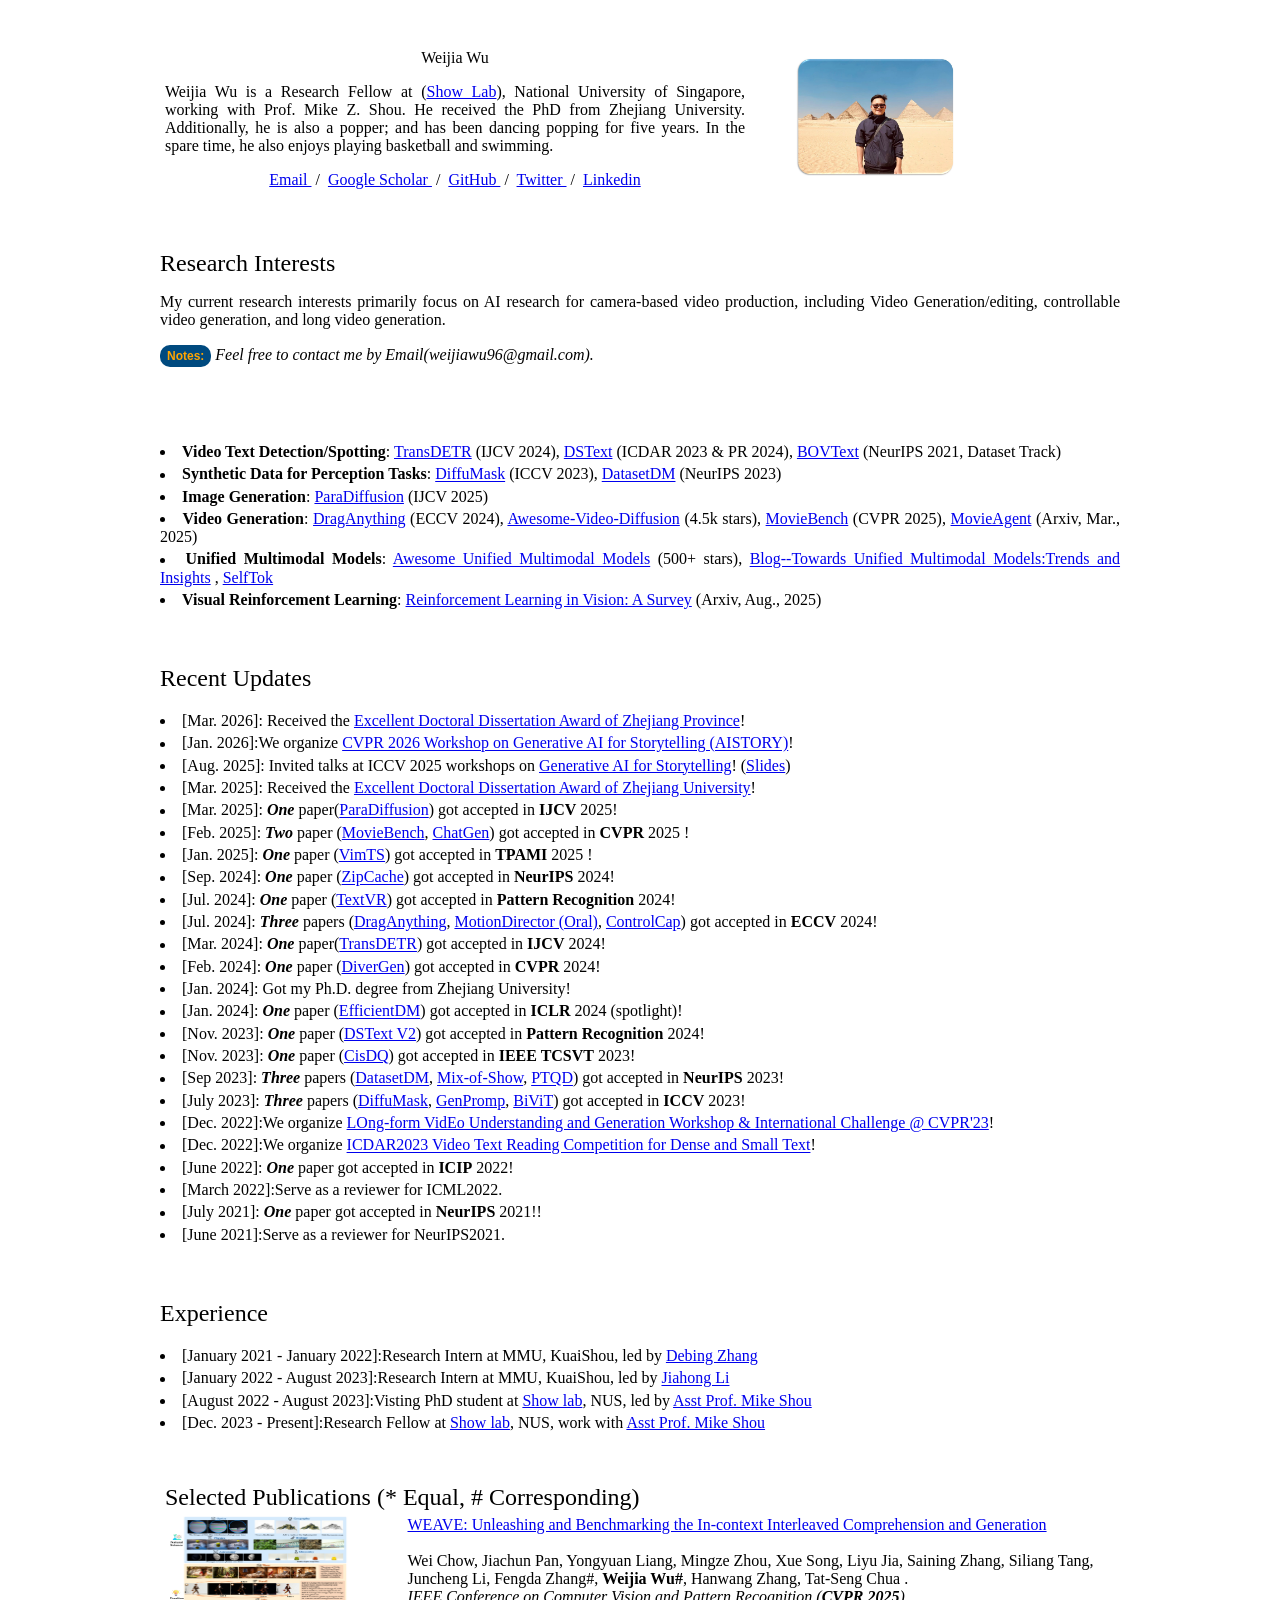
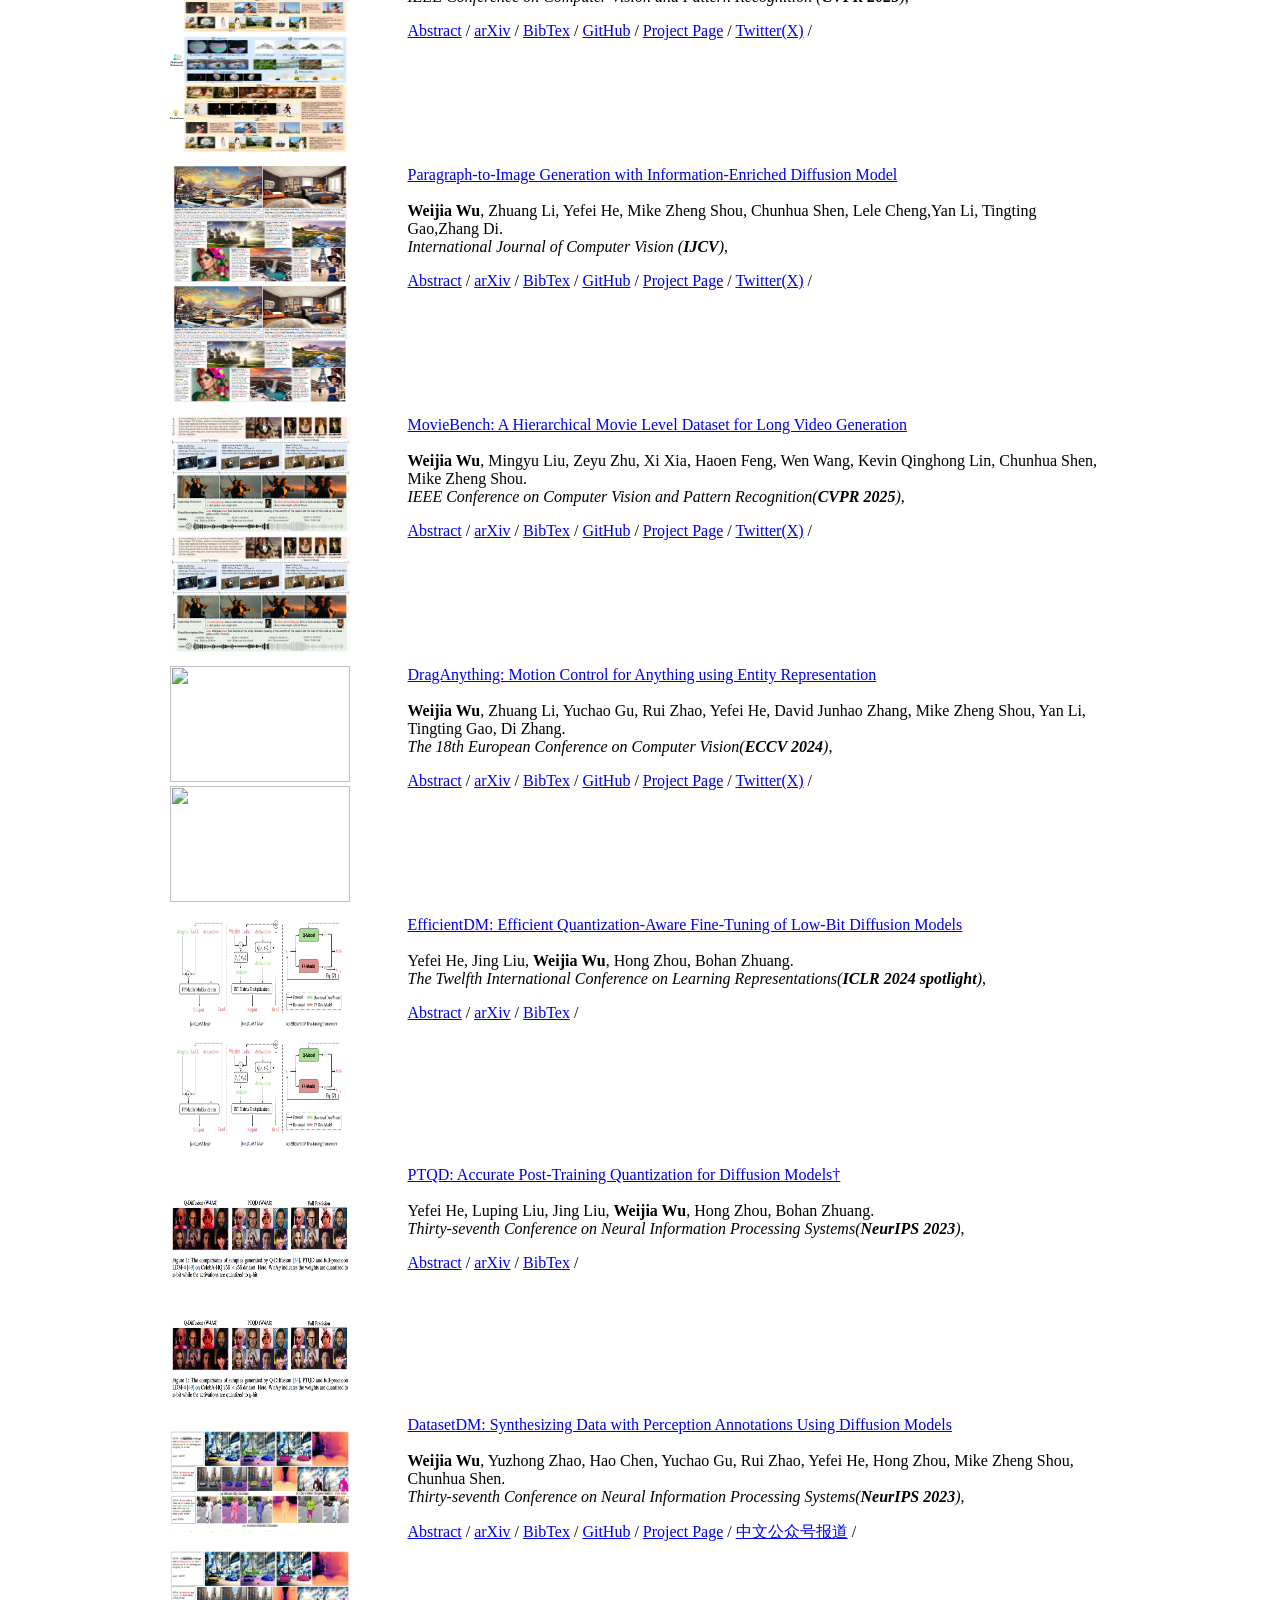
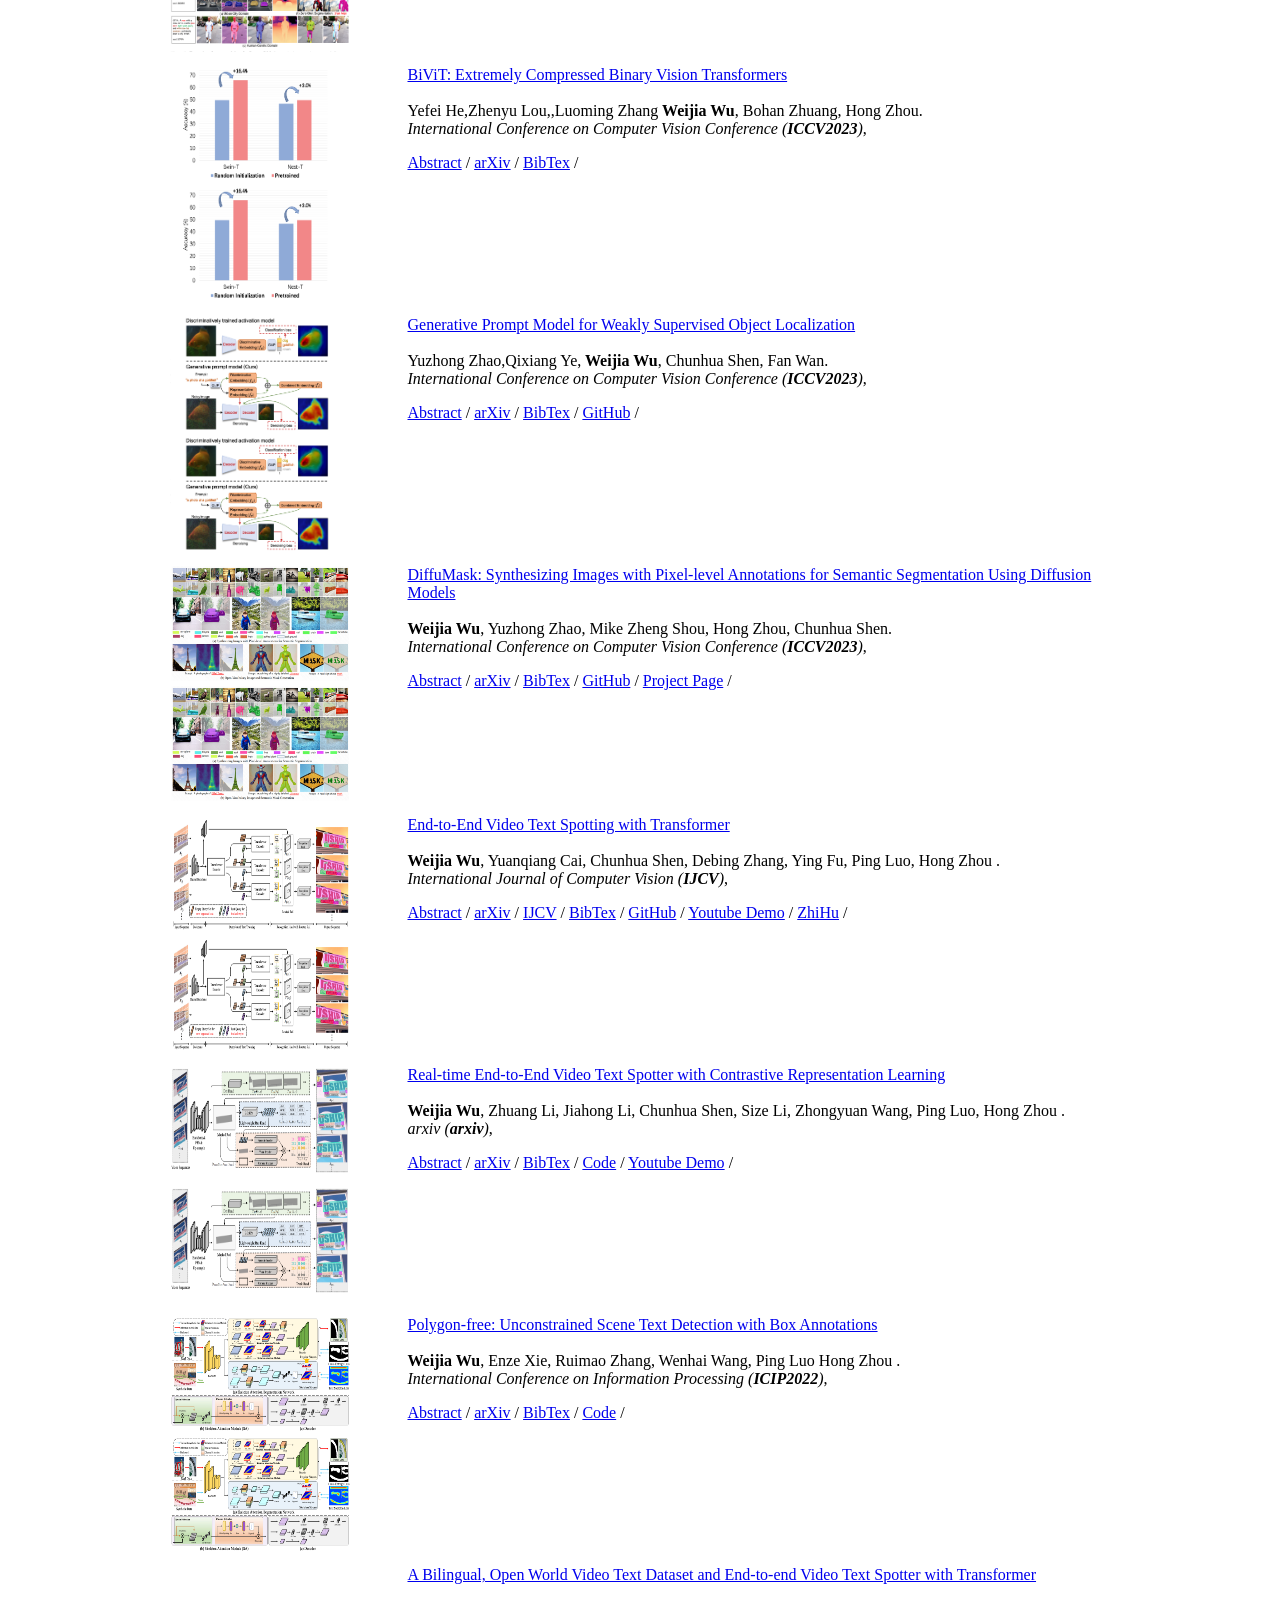
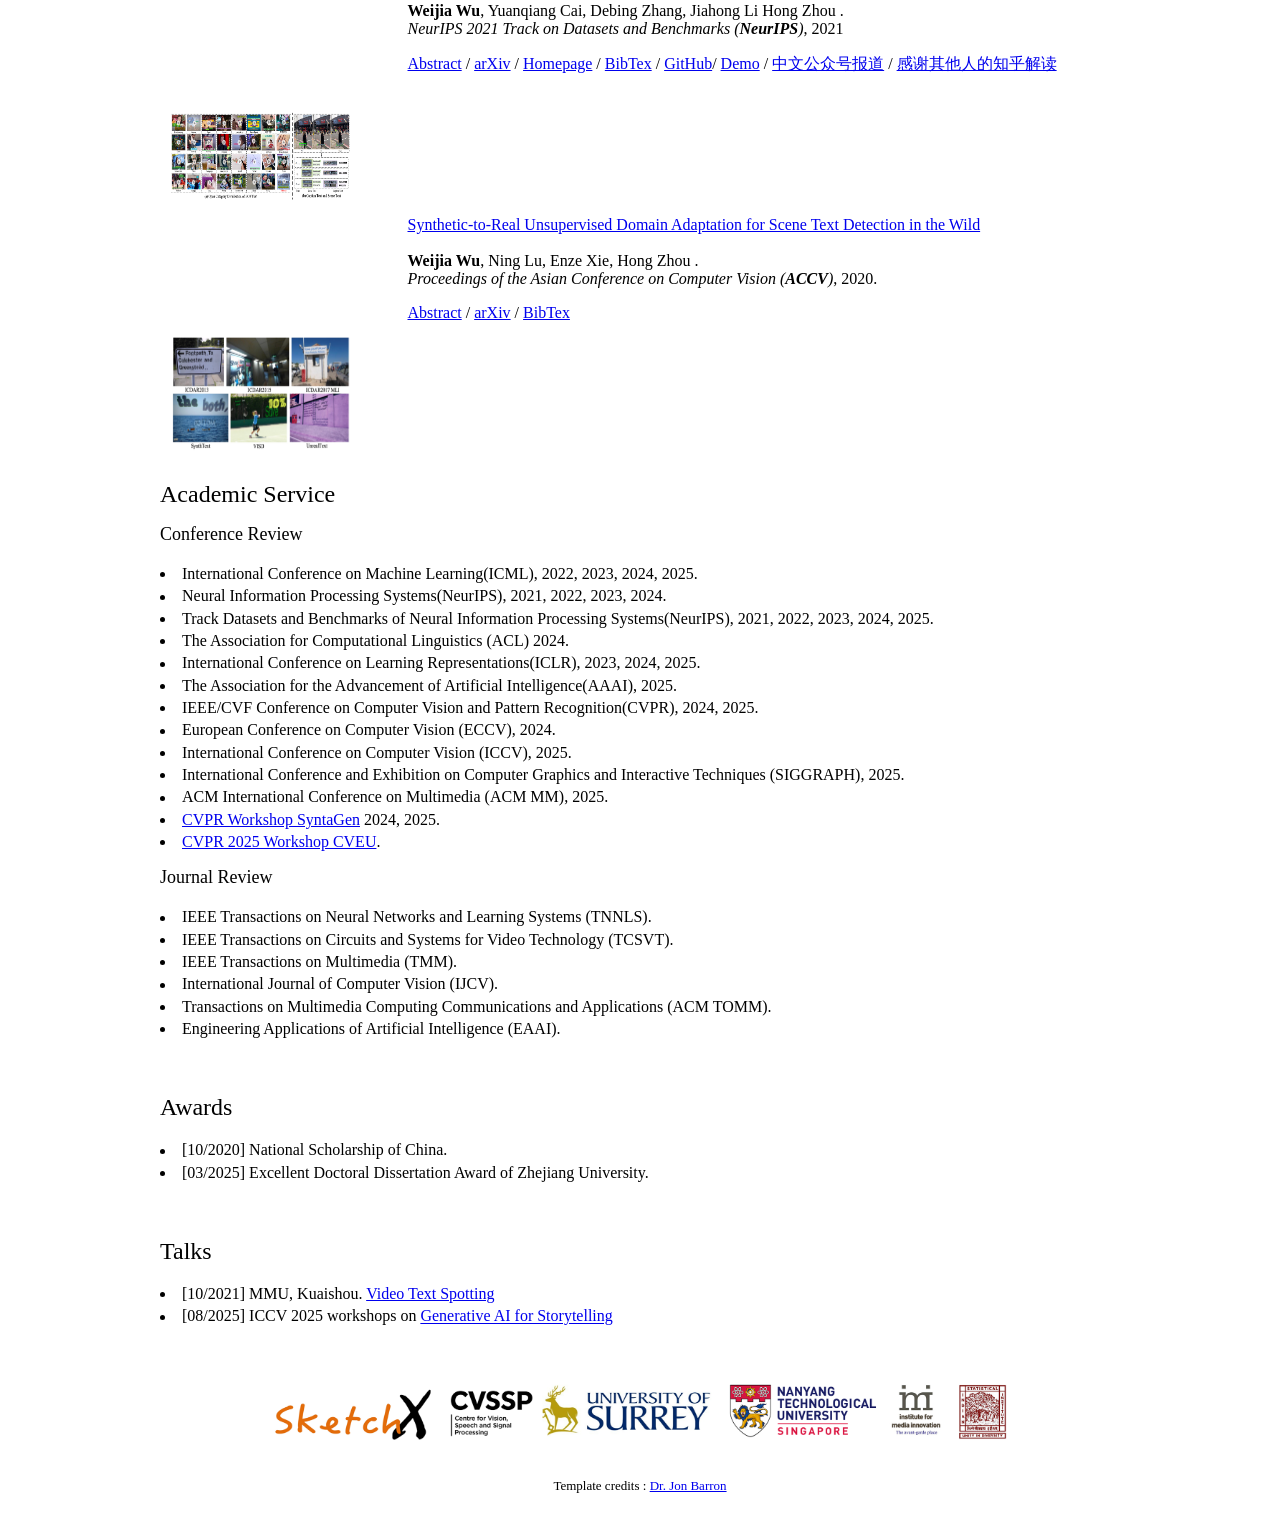
==== index.html @ 4e0e4072 "up" ====
<!DOCTYPE HTML>
<html lang="en"><head><meta http-equiv="Content-Type" content="text/html; charset=UTF-8">
  
  <!-- Global site tag (gtag.js) - Google Analytics -->
<script async src="https://www.googletagmanager.com/gtag/js?id=UA-177858501-1"></script>

<style>
  /* Set fixed width and height for images */
  .one img {
    width: 180px; /* Set width to 170px */
    height: 116px; /* Set height to 136px */
  }
</style>

<script>
  window.dataLayer = window.dataLayer || [];
  function gtag(){dataLayer.push(arguments);}
  gtag('js', new Date());

  gtag('config', 'UA-177858501-1');
</script>
  
  <title>Weijia Wu</title>
  
  <meta name="author" content="Weijia Wu">
  <meta name="viewport" content="width=device-width, initial-scale=1">

  <link rel="stylesheet" type="text/css" href="style.css">
  <link rel="stylesheet" type="text/css" href="stylesheet.css">
  <link rel="icon" type="image/png" href="images/seal_icon.png">
</head>



<body>
  <table style="width:100%;max-width:1000px;border:0px;border-spacing:0px;border-collapse:separate;margin-right:auto;margin-left:auto;"><tbody>
    <tr style="padding:0px">
      <td style="padding:0px">
        <table style="width:100%;border:0px;border-spacing:0px;border-collapse:separate;margin-right:auto;margin-left:auto;"><tbody>
          <tr style="padding:0px">
            <td style="padding:2.5%;width:63%;vertical-align:middle">
              <p style="text-align:center">
                <name>Weijia Wu</name>
              </p>

              <p style="text-align:justify"><font size="3">
                  <!-- Weijia Wu is currently a researcher and applied scientist at Huawei Singapore Research Center. Prior to this, he served as -->
                  Weijia Wu is a Research Fellow at (<a href="https://sites.google.com/view/showlab" target="_blank" target="_blank"><font size="3">Show Lab</font></a>), National University of Singapore, working with Prof. Mike Z. Shou. He received the PhD from Zhejiang University. Additionally, he is also a popper; and has been dancing popping for five years. In the spare time, he also enjoys playing basketball and swimming.
                </font></p>
   

<!--              Publications (July 2021):-->
<!--               1x<b>NeurIPS</b>, 1x<b>ACCV</b> ， 1x<b>ICIP</b>.-->
			
			
              <p style="text-align:center">
				<a href="weijiawu96@gmail.com" target="_blank"><font size="3">Email </font></a> &nbsp/&nbsp
        <a href="https://scholar.google.com/citations?user=NgjTRe4AAAAJ&hl=en" target="_blank"><font size="3">Google Scholar </font></a> &nbsp/&nbsp
        <a href="https://github.com/weijiawu" target="_blank"><font size="3"> GitHub </font></a> &nbsp/&nbsp
				<a href="https://twitter.com/weijiawu7" target="_blank"><font size="3"> Twitter </font></a> &nbsp/&nbsp
        <a href="https://www.linkedin.com/in/weijia-wu-07a852280/" target="_blank"><font size="3"> Linkedin </font></a>
              </p>
              </td>

            <td style="padding:2.5%;width:40%;max-width:40%">
              <a href="images/1743003172198.jpg"><img style="width:50%;max-width:50%" alt="profile photo" src="images/1743003172198.jpg" class="hoverZoomLink"></a>

            </td>
          </tr>



        </tbody></table>
        


        <table
            style="width:100%;border:0px;border-spacing:0px;border-collapse:separate;margin-right:auto;margin-left:auto;">
            <tbody>
              <tr>
                <td style="padding:20px;width:100%;vertical-align:middle;text-align:justify">
                  <heading>
                    <font size="5">Research Interests</font>
                  </heading>
                  <p>
                    <font size="3">
                      <p>
<!--                      My research focus is broadly centered around scene text detection and recognition, video-and-language tasks(text-based video retrieval, video text tracking and spotting,-->
<!--					  text-based visual question answering).-->
                      
                      My current research interests primarily focus on AI research for camera-based video production, including Video Generation/editing, controllable video generation, and long video generation.

                  <p>
                       <a class="button"   style="color:#FFA500"><strong style="font-size:12px">Notes:</strong></a>
                       <em style="font-size:16px;">
                        <!-- Any form of talks and potential research collaboration is welcomed.  -->
                        Feel free to contact me by Email(weijiawu96@gmail.com). 
                        <!-- Thank you. -->
                           <!-- If there are any potential work opportunities in academia or industry, please feel free to contact me by Email(weijiawu96@gmail.com). Thank you. -->
<!--                          <em style="font-size:16px;"> If you are interested in some potential research collaboration, feel free to contact me by Email(weijiawu@zju.edu.cn)
                            . Most importantly, I would
                            be happy to collaborate with some really self-motivated and enthusiastic undergraduate or post-graduate
                            students who have intention to pursue MS/Ph.D. in future.-->
                  </p>

                  </font>
                  </p>
                </td>
              </tr>
            </tbody>

            
            
            <table
                style="width:100%;border:0px;border-spacing:0px;border-collapse:separate;margin-right:auto;margin-left:auto;">
                <tbody>
                  <tr>
                    <td style="padding:20px;width:100%;vertical-align:middle;text-align:justify">
                      <p>
                        <font size="3">
                          <p>
                            <li><sup></strong></font></sup><font size=3.5"><b>Video Text Detection/Spotting</b>: <a href="https://arxiv.org/abs/2203.10539" target="_blank" target="_blank"><font size="3">TransDETR</font></a> (IJCV 2024), <a href="https://link.springer.com/chapter/10.1007/978-3-031-41679-8_23" target="_blank" target="_blank"><font size="3">DSText</font></a> (ICDAR 2023 & PR 2024), <a href="https://arxiv.org/abs/2112.04888" target="_blank" target="_blank"><font size="3">BOVText</font></a> (NeurIPS 2021, Dataset Track)</li>
                            <!-- <li><sup></strong></font></sup><font size=3.5"><b>Video Retrieval</b>: <a href="https://www.sciencedirect.com/science/article/abs/pii/S0031320324005697" target="_blank" target="_blank"><font size="3">TextVR</font></a> (PR 2023) -->
                            <li><sup></strong></font></sup><font size=3.5"><b>Synthetic Data for Perception Tasks</b>: <a href="https://openaccess.thecvf.com/content/ICCV2023/html/Wu_DiffuMask_Synthesizing_Images_with_Pixel-level_Annotations_for_Semantic_Segmentation_Using_ICCV_2023_paper.html" target="_blank" target="_blank"><font size="3">DiffuMask</font></a> (ICCV 2023), <a href="https://proceedings.neurips.cc/paper_files/paper/2023/hash/ab6e7ad2354f350b451b5a8e14d04f51-Abstract-Conference.html" target="_blank" target="_blank"><font size="3">DatasetDM</font></a> (NeurIPS 2023)</li>
                            <li><sup></strong></font></sup><font size=3.5"><b>Image Generation</b>: <a href="https://arxiv.org/abs/2311.14284" target="_blank" target="_blank"><font size="3">ParaDiffusion</font></a> (IJCV 2025)
                            <li><sup></strong></font></sup><font size=3.5"><b>Video Generation</b>: <a href="https://arxiv.org/abs/2403.07420" target="_blank" target="_blank"><font size="3">DragAnything</font></a> (ECCV 2024), <a href="https://github.com/showlab/Awesome-Video-Diffusion" target="_blank" target="_blank"><font size="3">Awesome-Video-Diffusion</font></a> (4.5k stars), <a href="https://weijiawu.github.io/MovieBench/" target="_blank" target="_blank"><font size="3">MovieBench</font></a> (CVPR 2025), <a href="https://weijiawu.github.io/MovieAgent/" target="_blank" target="_blank"><font size="3">MovieAgent</font></a> (Arxiv, Mar., 2025)
                            <li><sup></strong></font></sup><font size=3.5"><b>Unified Multimodal Models</b>: <a href="https://github.com/showlab/Awesome-Unified-Multimodal-Models" target="_blank" target="_blank"><font size="3">Awesome Unified Multimodal Models</font></a> (500+ stars), <a href="https://d2jud02ci9yv69.cloudfront.net/2025-04-28-unified-models-47/blog/unified-models/" target="_blank" target="_blank"><font size="3">Blog--Towards Unified Multimodal Models:Trends and Insights</font></a> , <a href="https://selftok-team.github.io/report/Selftok.pdf" target="_blank" target="_blank"><font size="3">SelfTok</font></a> 
                            <li><sup></strong></font></sup><font size=3.5"><b>Visual Reinforcement Learning</b>: <a href="https://arxiv.org/abs/2508.08189" target="_blank" target="_blank"><font size="3">Reinforcement Learning in Vision: A Survey</font></a> (Arxiv, Aug., 2025)
                      </p>

                      </font>
                      </p>
                    </td>
                  </tr>
                </tbody>
                
<!--            style="width:100%;border:0px;border-spacing:0px;border-collapse:separate;margin-right:auto;margin-left:auto;">-->
            <tbody>
              <tr>
                <td style="padding:20px;width:100%;vertical-align:middle;text-align:justify">
                  <heading>
                      <font size="5">Recent Updates </font>
                  </heading>
                  <p>
                    <font size="3">
                            <li><sup></strong></font></sup><font size=3.5">[Mar. 2026]:</font></b> Received the <a href="http://www.grs.zju.edu.cn/2026/0209/c63080a3133840/page.htm" target="_blank" target="_blank"><font size="3">Excellent Doctoral Dissertation Award of Zhejiang Province</font></a>!</li>
                            <li><sup></strong></font></sup><font size=3.5">[Jan. 2026]:We organize <a href="https://aistory2026.github.io/" target="_blank" target="_blank"><font size="3">CVPR 2026 Workshop on Generative AI for Storytelling (AISTORY)</font></a>!</li>
                            <li><sup></strong></font></sup><font size=3.5">[Aug. 2025]:</font></b> Invited talks at ICCV 2025 workshops on  <a href="https://aistory2026.github.io/2025.html" target="_blank" target="_blank"><font size="3">Generative AI for Storytelling</font></a>! (<a href="https://docs.google.com/presentation/d/1Sgkym7WrWcj0Ql8xoFOd7wPuhFUY-sK9/edit?usp=sharing&ouid=100558337750729843224&rtpof=true&sd=true" target="_blank" target="_blank"><font size="3">Slides</font></a>)</li>
                            <li><sup></strong></font></sup><font size=3.5">[Mar. 2025]:</font></b> Received the <a href="https://mp.weixin.qq.com/s/Y414j_lnGX4HchWc_qp3_g" target="_blank" target="_blank"><font size="3">Excellent Doctoral Dissertation Award of Zhejiang University</font></a>!</li>
                            <li><sup></strong></font></sup><font size=3.5">[Mar. 2025]:</font></b> <i><b>One</b></i> paper(<a href="https://arxiv.org/abs/2311.14284" target="_blank" target="_blank"><font size="3">ParaDiffusion</font></a>) got accepted in <b>IJCV</b> 2025!</li>
                            <li><sup></strong></font></sup><font size=3.5">[Feb. 2025]:</font></b> <i><b>Two</b></i> paper (<a href="https://weijiawu.github.io/MovieBench/" target="_blank" target="_blank"><font size="3">MovieBench</font></a>, <a href="https://chengyou-jia.github.io/ChatGen-Home/" target="_blank" target="_blank"><font size="3">ChatGen</font></a>) got accepted in <b>CVPR</b> 2025 !</li>
                            <li><sup></strong></font></sup><font size=3.5">[Jan. 2025]:</font></b> <i><b>One</b></i> paper (<a href="https://arxiv.org/pdf/2404.19652" target="_blank" target="_blank"><font size="3">VimTS</font></a>) got accepted in <b>TPAMI</b> 2025 !</li>
                            <li><sup></strong></font></sup><font size=3.5">[Sep. 2024]:</font></b> <i><b>One</b></i> paper (<a href="https://openreview.net/pdf?id=5t4ZAkPiJs" target="_blank" target="_blank"><font size="3">ZipCache</font></a>) got accepted in <b>NeurIPS</b> 2024!</li>
                            <li><sup></strong></font></sup><font size=3.5">[Jul. 2024]:</font></b> <i><b>One</b></i> paper (<a href="https://www.sciencedirect.com/science/article/abs/pii/S0031320324005697?CMX_ID=&SIS_ID=&dgcid=STMJ_219742_AUTH_SERV_PA&utm_acid=259162507&utm_campaign=STMJ_219742_AUTH_SERV_PA&utm_in=DM495864&utm_medium=email&utm_source=AC_" target="_blank" target="_blank"><font size="3">TextVR</font></a>) got accepted in <b>Pattern Recognition</b> 2024!</li>
                            <li><sup></strong></font></sup><font size=3.5">[Jul. 2024]:</font></b> <i><b>Three</b></i> papers (<a href="https://arxiv.org/abs/2403.07420" target="_blank" target="_blank"><font size="3">DragAnything</font></a>, <a href="https://arxiv.org/abs/2310.08465" target="_blank" target="_blank"><font size="3">MotionDirector (Oral)</font></a>, <a href="https://arxiv.org/abs/2401.17910" target="_blank" target="_blank"><font size="3">ControlCap</font></a>) got accepted in <b>ECCV</b> 2024!</li>
                            <li><sup></strong></font></sup><font size=3.5">[Mar. 2024]:</font></b> <i><b>One</b></i> paper(<a href="https://arxiv.org/abs/2203.10539" target="_blank" target="_blank"><font size="3">TransDETR</font></a>) got accepted in <b>IJCV</b> 2024!</li>
                            <li><sup></strong></font></sup><font size=3.5">[Feb. 2024]:</font></b> <i><b>One</b></i> paper (<a href="https://openaccess.thecvf.com/content/CVPR2024/html/Fan_DiverGen_Improving_Instance_Segmentation_by_Learning_Wider_Data_Distribution_with_CVPR_2024_paper.html" target="_blank" target="_blank"><font size="3">DiverGen</font></a>) got accepted in <b>CVPR</b> 2024!</li>
                            <li><sup></strong></font></sup><font size=3.5">[Jan. 2024]:</font></b> Got my Ph.D. degree from Zhejiang University!</li>
                            <li><sup></strong></font></sup><font size=3.5">[Jan. 2024]:</font></b> <i><b>One</b></i> paper (<a href="https://arxiv.org/pdf/2305.10657.pdf" target="_blank" target="_blank"><font size="3">EfficientDM</font></a>) got accepted in <b>ICLR</b> 2024 (spotlight)!</li>
                            <li><sup></strong></font></sup><font size=3.5">[Nov. 2023]:</font></b> <i><b>One</b></i> paper (<a href="https://www.sciencedirect.com/science/article/abs/pii/S0031320323008749" target="_blank" target="_blank"><font size="3">DSText V2</font></a>) got accepted in <b>Pattern Recognition</b> 2024!</li>
                            <li><sup></strong></font></sup><font size=3.5">[Nov. 2023]:</font></b> <i><b>One</b></i> paper (<a href="https://arxiv.org/abs/2311.17450" target="_blank" target="_blank"><font size="3">CisDQ</font></a>) got accepted in <b>IEEE TCSVT</b> 2023!</li>
                            <li><sup></strong></font></sup><font size=3.5">[Sep 2023]:</font></b> <i><b>Three</b></i> papers (<a href="https://arxiv.org/abs/2308.06160" target="_blank" target="_blank"><font size="3">DatasetDM</font></a>, <a href="https://arxiv.org/abs/2305.18292" target="_blank" target="_blank"><font size="3">Mix-of-Show</font></a>, <a href="https://proceedings.neurips.cc/paper_files/paper/2023/hash/2aab8a76c7e761b66eccaca0927787de-Abstract-Conference.html" target="_blank" target="_blank"><font size="3">PTQD</font></a>) got accepted in <b>NeurIPS</b> 2023!</li>
                            <li><sup></strong></font></sup><font size=3.5">[July 2023]:</font></b> <i><b>Three</b></i> papers (<a href="https://arxiv.org/abs/2303.11681" target="_blank" target="_blank"><font size="3">DiffuMask</font></a>, <a href="https://openaccess.thecvf.com/content/ICCV2023/html/Zhao_Generative_Prompt_Model_for_Weakly_Supervised_Object_Localization_ICCV_2023_paper.html" target="_blank" target="_blank"><font size="3">GenPromp</font></a>, <a href="https://openaccess.thecvf.com/content/ICCV2023/html/He_BiViT_Extremely_Compressed_Binary_Vision_Transformers_ICCV_2023_paper.html" target="_blank" target="_blank"><font size="3">BiViT</font></a>) got accepted in <b>ICCV</b> 2023!</li>
                            <li><sup></strong></font></sup><font size=3.5">[Dec. 2022]:We organize <a href="https://sites.google.com/view/loveucvpr23/home" target="_blank" target="_blank"><font size="3">LOng-form VidEo Understanding and Generation Workshop & International Challenge @ CVPR'23</font></a>!</li>
                            <li><sup></strong></font></sup><font size=3.5">[Dec. 2022]:We organize <a href="https://rrc.cvc.uab.es/?ch=22&com=introduction" target="_blank" target="_blank"><font size="3">ICDAR2023 Video Text Reading Competition for Dense and Small Text</font></a>!</li>
							<li><sup></strong></font></sup><font size=3.5">[June 2022]:</font></b> <i><b>One</b></i> paper got accepted in <b>ICIP</b> 2022!</li>
							<li><sup></strong></font></sup><font size=3.5">[March 2022]:</font></b><i><b></b></i>Serve as a reviewer for ICML2022.</li>
                        	<li><sup></strong></font></sup><font size=3.5">[July 2021]:</font></b> <i><b>One</b></i> paper got accepted in <b>NeurIPS</b> 2021!!</li>
							<li><sup></strong></font></sup><font size=3.5">[June 2021]:</font></b><i><b></b></i>Serve as a reviewer for NeurIPS2021.</li>



                           

<!--<a href="http://personal.ee.surrey.ac.uk/Personal/Y.Song/" target="_blank"><font size="3">-->
<!--                Dr. Yi-Zhe Song</font></a>-->
                  </p>

                  </font>
                  </p>
                </td>
              </tr>
            </tbody>

			
			<tbody>
              <tr>
                <td style="padding:20px;width:100%;vertical-align:middle;text-align:justify">
                  <heading>
                      <font size="5">Experience </font>
                  </heading>
                  <p>
                    <font size="3">
                            
							      <li><sup></strong></font></sup><font size=3.5">[January 2021 - January 2022]:</font></b><i><b></b></i>Research Intern at MMU, KuaiShou, led by <a href="https://scholar.google.com/citations?user=4nL1cDEAAAAJ&hl=en" target="_blank" target="_blank"><font size="3">Debing Zhang</font></a>
							      <li><sup></strong></font></sup><font size=3.5">[January 2022 - August 2023]:</font></b><i><b></b></i>Research Intern at MMU, KuaiShou, led by <a href="https://scholar.google.com/citations?user=cPyOunQAAAAJ" target="_blank" target="_blank"><font size="3">Jiahong Li</font></a>
                    <li><sup></strong></font></sup><font size=3.5">[August 2022 - August 2023]:</font></b><i><b></b></i>Visting PhD student at <a href="https://sites.google.com/view/showlab" target="_blank" target="_blank"><font size="3">Show lab</font></a>, NUS, led by <a href="https://scholar.google.com/citations?user=h1-3lSoAAAAJ&hl=zh-CN" target="_blank" target="_blank"><font size="3">Asst Prof. Mike Shou</font></a>
                    <li><sup></strong></font></sup><font size=3.5">[Dec. 2023 - Present]:</font></b><i><b></b></i>Research Fellow at <a href="https://sites.google.com/view/showlab" target="_blank" target="_blank"><font size="3">Show lab</font></a>, NUS, work with <a href="https://scholar.google.com/citations?user=h1-3lSoAAAAJ&hl=zh-CN" target="_blank" target="_blank"><font size="3">Asst Prof. Mike Shou</font></a>
                      <!-- <li><sup></strong></font></sup><font size=3.5">[Mar. 2025 - Present]:</font></b><i><b></b></i>Researcher and applied scientist at Huawei Singapore Research Center</font></a> -->
                  </p>

                  </font>
                  </p>
                </td>
              </tr>
            </tbody>
			
		
          </table>
		  


<!--&lt;!&ndash; Updates on Recent Activities  &ndash;&gt;-->
<!--          <table-->
<!--            style="width:100%;border:0px;border-spacing:0px;border-collapse:separate;margin-right:auto;margin-left:auto;">-->
<!--            <tbody>-->
<!--              <tr>-->
<!--                <td-->
<!--                  style="padding:20px;padding-top:5px;padding-bottom:5px;width:100%;vertical-align:middle;text-align:justify">-->
<!--                  <heading>-->
<!--                    <font size="5">Updates</font>-->
<!--                  </heading>-->
<!--                  <p>-->
<!--                    <font size="3">-->
<!--                      &lt;!&ndash; <a class="button" href="#" style="color:#FFA500"><strong style="font-size:12px">New</strong></a> &ndash;&gt;-->
<!--                      &lt;!&ndash; <button type="submit" class="button">Click me!</button> &ndash;&gt;-->
<!--                      <ul style="padding-inline-start:0px;list-style-type:none;">-->
<!--                        &lt;!&ndash;                         <li> <a class="button" href="#" style="color:#FFA500"><strong style="font-size:12px">New</strong></a><em style="font-size:16px;"> 1 paper on Future Frame Depth Prediction communicated to <strong style="font-size:16px">ECCV 2020</strong></em></li> &ndash;&gt;-->
<!--                        <p style="margin-block-start:0px;margin-block-end:3px"></p>-->
<!--                        <li> <a class="button" href="#" style="color:#FFA500"><strong-->
<!--                              style="font-size:12px">New</strong></a> <strong-->
<!--                            style="font-size:15px;padding-left:5px;">03/2021 : </strong>-->
<!--                          <em style="font-size:16px;"> My 1st PhD work has been communicated to a top-tier Computer Vision conference.-->

<!--                        <p style="margin-block-start:0px;margin-block-end:3px"></p>-->
<!--                        <li> <a class="button" href="#" style="color:#FFA500"><strong-->
<!--                              style="font-size:12px">New</strong></a> <strong-->
<!--                            style="font-size:15px;padding-left:5px;">01/2021 : </strong>-->
<!--                          <em style="font-size:16px;"> I am serving as a reviewer for <strong><a href="https://www.springer.com/journal/42979?gclid=Cj0KCQjwgtWDBhDZARIsADEKwgNEqQSbM5pYHdDB-Af_i4KITk24r5r8GgbSfwhvxYlRTaCtx8QLKIYaAswyEALw_wcB"-->
<!--                                style="font-size:16px" >Springer Computer Science </a> </strong> journal.-->

<!--                        <p style="margin-block-start:0px;margin-block-end:3px"></p>-->
<!--                        <li> <a class="button" href="#" style="color:#FFA500"><strong-->
<!--                              style="font-size:12px">New</strong></a> <strong-->
<!--                            style="font-size:15px;padding-left:5px;">09/2020 : </strong>-->
<!--                          <em style="font-size:16px;"> I have moved to South-West London to join<strong style="font-size:16px"> ReID-->
<!--                              Lab,-->
<!--                              University of Surrey</strong> as a PhD student.-->



<!--                        <p style="margin-block-start:0px;margin-block-end:3px"></p>-->
<!--                        <li> <a class="button" href="#" style="color:#FFA500"><strong-->
<!--                              style="font-size:12px">New</strong></a> <strong-->
<!--                            style="font-size:15px;padding-left:5px;">05/2020 : </strong>-->
<!--                          <em style="font-size:16px;"> <strong>1</strong> paper communicated to <strong-->
<!--                              style="font-size:16px"> <a-->
<!--                                href="https://ieeexplore.ieee.org/xpl/RecentIssue.jsp?punumber=76"-->
<!--                                style="font-size:16px">IEEE Transactions on Circuits and Systems for Video-->
<!--                                Technology</a> </strong></em></li>-->

<!--                        <p style="margin-block-start:0px;margin-block-end:3px"></p>-->
<!--                        <li> <a class="button" href="#" style="color:#FFA500"><strong-->
<!--                              style="font-size:12px">New</strong></a> <strong-->
<!--                            style="font-size:15px;padding-left:5px;">05/2020 : </strong>-->
<!--                          <em style="font-size:16px;"> <strong>1</strong> paper got accepted in <strong-->
<!--                              style="font-size:16px"> <a href="https://www.journals.elsevier.com/pattern-recognition"-->
<!--                                style="font-size:16px">Pattern Recognition, Elsevier</a> </strong></em></li>-->


<!--                        <p style="margin-block-start:0px;margin-block-end:3px"></p>-->
<!--                        <li style="padding-left:40px;">-->
<!--                          &lt;!&ndash; <a class="button" href="#" style="color:#FFA500"><strong-->
<!--                              style="font-size:12px">New</strong></a>  &ndash;&gt;-->
<!--                          <strong style="font-size:15px;padding-left:5px;">11/2019 : </strong>-->
<!--                          <em style="font-size:16px;"> Our paper titled-->
<!--                            "What's There in The Dark" has been selected in <strong style="font-size:16px"><a-->
<!--                                style="font-size:16px" href="http://2019.ieeeicip.org/?action=page3&id=9">TOP 10%-->
<!--                                Papers</a></strong> in <strong style="font-size:16px">ICIP19</strong></em></li>-->

<!--                        <p style="margin-block-start:0px;margin-block-end:3px"></p>-->
<!--                        <li style="padding-left:45px;"> <em style="font-size:16px;"></em> <strong-->
<!--                            style="font-size:15px">10/2019 : </strong> </em> <strong>1</strong> paper on <strong-->
<!--                            style="font-size:16px">Light-weight Saliency Detection</strong> is uploaded on Arxiv</em>-->
<!--                        </li>-->
<!--                      </ul>-->
<!--                    </font>-->
<!--                  </p>-->
<!--                </td>-->
<!--              </tr>-->
<!--            </tbody>-->
<!--          </table>-->




<!--        <table style="width:100%;border:0px;border-spacing:0px;border-collapse:separate;margin-right:auto;margin-left:auto;"><tbody>-->
<!--            <tr>-->
<!--            <td style="padding:0px;width:100%;vertical-align:middle;text-align:justify">-->
<!--              <heading><font size="5">Research Interests</font></heading>-->
<!--              <p><font size="3">-->
<!--                I am broadly interested in the field of Computer Vision and Deep Learning. Particularly, I like to think upon <b>Visual Scene Understanding (VSU)</b> from images and videos, effective methods of <b>Domain Adaptation & Transfer Learning</b> for VSU, building <b>systems that learn with minimal or no supervision</b> and <b>systems that generalize well</b> in real and diverse scenarios.-->
<!--                I am also open to any topic that would be interesting or fun to explore and pursue.-->
<!--              </font></p>-->
<!--            </td>-->
<!--          </tr>-->
<!--        </tbody></table>-->

        <!-- PUBLICATIONS -->
        <table style="width:95%;border:0px;border-spacing:0px;border-collapse:separate;margin-right:auto;margin-left:auto;"><tbody>
            <tr>
            <td style="padding:0px;width:100%;vertical-align:middle;text-align:justify">
               <p>
              </p>
              <heading><font size="5">Selected Publications (* Equal, # Corresponding)</font></heading>
            </td>
          </tr>
        </tbody></table>

        <script>
          function myFunction(pub_name) {
              var x = document.getElementById(pub_name);
              if (x.style.display === 'none') {
                  x.style.display = 'block';
              } else {
                  x.style.display = 'none';
              }
        }
        </script>
        
        
        <!-- <table style="width:85%;border:0px;border-spacing:0px;border-collapse:separate;margin-right:auto;margin-left:auto;"><tbody>
            <tr>
            <td style="padding:0px;width:100%;vertical-align:middle;text-align:justify">
              <p>
              </p>
              <heading><font size="5">2025</font></heading>
            </td>
          </tr>
        </tbody></table> -->
      
      <table style="width:95%;border:0px;border-spacing:0px;border-collapse:separate;margin-right:auto;margin-left:auto;"><tbody>
        

        <!-- WEAVE-->
        <tr onmouseout="WEAVE_stop()" onmouseover="WEAVE_start()">
          <td style="padding:5px;width:25%;vertical-align: top">

            <div class="one">
              <div class="two" id='weave'>
                <img src='images/weave.png'>
              </div>
              <img src='images/weave.png'>
            </div>

            <script type="text/javascript">
              function WEAVE_start() {
                document.getElementById('WEAVE').style.opacity = "1";
              }

              function WEAVE_stop() {
                document.getElementById('WEAVE').style.opacity = "0";
              }
              WEAVE_stop()
            </script>
          </td>
          <td style="padding:5px;width:100%;vertical-align:top">
            <a href="https://arxiv.org/abs/2511.11434" target="_blank">
              <papertitle><font size="3">WEAVE: Unleashing and Benchmarking the In-context Interleaved Comprehension and Generation</font></papertitle>
            </a>
            <br><br>
            <font size="3"> Wei Chow</font>, <font size="3"> Jiachun Pan</font>, <font size="3"> Yongyuan Liang</font>, <font size="3"> Mingze Zhou</font>, <font size="3"> Xue Song</font>, <font size="3"> Liyu Jia</font>, <font size="3"> Saining Zhang</font>, <font size="3"> Siliang Tang</font>, <font size="3"> Juncheng Li, <font size="3"> Fengda Zhang#</font>, <strong><font size="3"> Weijia Wu#</font></strong>, <font size="3"> Hanwang Zhang</font>, <font size="3"> Tat-Seng Chua </font>.
            <br><font size="3">
                  <em>IEEE Conference on Computer Vision and Pattern Recognition (<strong><font size="3.5">CVPR 2025</font></strong>)</em>,
            </font>
            <br>
            <p></p>
            <a href="javascript:void(0);" onclick="myFunction('WEAVE_abs')"><font size="3">Abstract</font></a> /
           <a href="https://arxiv.org/abs/2511.11434" target="_blank" target="_blank"><font size="3">arXiv</font></a> /
            <a href="javascript:void(0);" onclick="myFunction('WEAVE_bib')"><font size="3">BibTex</font></a> /
            <a href="https://github.com/weichow23/weave" target="_blank" target="_blank"><font size="3">GitHub</font></a> /
            <a href="https://weichow23.github.io/weave/" target="_blank" target="_blank"><font size="3">Project Page</font></a> /
            <a href="https://x.com/_akhaliq/status/1990440661980762217" target="_blank" target="_blank"><font size="3">Twitter(X)</font></a> /
            <p></p>
            <div id="WEAVE_abs" style="display:none; text-align:justify;min-width:350px;"><font size="3">
              <em> 
                Recent advances in unified multimodal models (UMMs) have enabled impressive progress in visual comprehension and generation. However, existing datasets and benchmarks focus primarily on single-turn interactions, failing to capture the multi-turn, context-dependent nature of real-world image creation and editing. To address this gap, we present WEAVE, the first suite for in-context interleaved cross-modality comprehension and generation. Our suite consists of two complementary parts. WEAVE-100k is a large-scale dataset of 100K interleaved samples spanning over 370K dialogue turns and 500K images, covering comprehension, editing, and generation tasks that require reasoning over historical context. WEAVEBench is a human-annotated benchmark with 100 tasks based on 480 images, featuring a hybrid VLM judger evaluation framework based on both the reference image and the combination of the original image with editing instructions that assesses models' abilities in multi-turn generation, visual memory, and world-knowledge reasoning across diverse domains. Experiments demonstrate that training on WEAVE-100k enables vision comprehension, image editing, and comprehension-generation collaboration capabilities. Furthermore, it facilitates UMMs to develop emergent visual-memory capabilities, while extensive evaluations on WEAVEBench expose the persistent limitations and challenges of current approaches in multi-turn, context-aware image generation and editing. We believe WEAVE provides a view and foundation for studying in-context interleaved comprehension and generation for multi-modal community.
            </font></div>
            <div id="WEAVE_bib" style="font-family:Courier;display:none;min-width:350px;"><font size="2">
              <br>
              @article{chow2025weave,
                title={WEAVE: Unleashing and Benchmarking the In-context Interleaved Comprehension and Generation},
                author={Chow, Wei and Pan, Jiachun and Liang, Yongyuan and Zhou, Mingze and Song, Xue and Jia, Liyu and Zhang, Saining and Tang, Siliang and Li, Juncheng and Zhang, Fengda and others},
                journal={IEEE Conference on Computer Vision and Pattern Recognition},
                year={2025}<br>
              }
            </font></div>
            </td>
        </tr>

        <!-- IJCV -->
        <tr onmouseout="IJCV_stop()" onmouseover="IJCV_start()">
          <td style="padding:5px;width:25%;vertical-align: top">

            <div class="one">
              <div class="two" id='IJCV'>
                <img src='images/IJCV.jpg'>
              </div>
              <img src='images/IJCV.jpg'>
            </div>

            <script type="text/javascript">
              function IJCV_start() {
                document.getElementById('IJCV_PTDQ').style.opacity = "1";
              }

              function IJCV_stop() {
                document.getElementById('IJCV_PTDQ').style.opacity = "0";
              }
              IJCV_stop()
            </script>
          </td>
          <td style="padding:5px;width:100%;vertical-align:top">
            <a href="https://arxiv.org/abs/2311.14284" target="_blank">
              <papertitle><font size="3">Paragraph-to-Image Generation with Information-Enriched Diffusion Model</font></papertitle>
            </a>
            <br><br>
            <strong><font size="3"> Weijia Wu</font></strong>, <font size="3"> Zhuang Li</font>, <font size="3"> Yefei He</font>,<font size="3"> Mike Zheng Shou</font>,<font size="3"> Chunhua Shen</font>,<font size="3"> Lele Cheng</font>,<font size="3">Yan Li</font>,<font size="3">  Tingting Gao</font>,<font size="3">Zhang Di</font>.
            <br><font size="3">
                  <em>International Journal of Computer Vision (<strong><font size="3.5">IJCV</font></strong>)</em>,
            </font>
            <br>
            <p></p>
            <a href="javascript:void(0);" onclick="myFunction('IJCV_abs')"><font size="3">Abstract</font></a> /
           <a href="https://arxiv.org/abs/2311.14284" target="_blank" target="_blank"><font size="3">arXiv</font></a> /
            <a href="javascript:void(0);" onclick="myFunction('IJCV_bib')"><font size="3">BibTex</font></a> /
            <a href="https://github.com/weijiawu/ParaDiffusion" target="_blank" target="_blank"><font size="3">GitHub</font></a> /
            <a href="https://weijiawu.github.io/ParaDiffusionPage/" target="_blank" target="_blank"><font size="3">Project Page</font></a> /
            <a href="https://x.com/weijiawu7/status/1730068187952361644" target="_blank" target="_blank"><font size="3">Twitter(X)</font></a> /
            <p></p>
            <div id="IJCV_abs" style="display:none; text-align:justify;min-width:350px;"><font size="3">
              <em> 
                Text-to-image (T2I) models have recently experienced rapid development, achieving astonishing performance in terms of fidelity and textual alignment capabilities. However, given a long paragraph (up to 512 words), these generation models still struggle to achieve strong alignment and are unable to generate images depicting complex scenes. In this paper, we introduce an information-enriched diffusion model for paragraph-to-image generation task, termed ParaDiffusion, which delves into the transference of the extensive semantic comprehension capabilities of large language models to the task of image generation. At its core is using a large language model (e.g., Llama V2) to encode long-form text, followed by fine-tuning with LORA to alignthe text-image feature spaces in the generation task. To facilitate the training of long-text semantic alignment, we also curated a high-quality paragraph-image pair dataset, namely ParaImage. This dataset contains a small amount of high-quality, meticulously annotated data, and a large-scale synthetic dataset with long text descriptions being generated using a vision-language model. Experiments demonstrate that ParaDiffusion outperforms state-of-the-art models (SD XL, DeepFloyd IF) on ViLG-300 and ParaPrompts, achieving up to 15% and 45% human voting rate improvements for visual appeal and text faithfulness, respectively. The code and dataset will be released to foster community research on long-text alignment.
            </font></div>
            <div id="IJCV_bib" style="font-family:Courier;display:none;min-width:350px;"><font size="2">
              <br>
              @article{wu2025paragraph,
                title={Paragraph-to-image generation with information-enriched diffusion model},
                author={Wu, Weijia and Li, Zhuang and He, Yefei and Shou, Mike Zheng and Shen, Chunhua and Cheng, Lele and Li, Yan and Gao, Tingting and Zhang, Di and Wang, Zhongyuan},
                journal={International Journal of Computer Vision},
                year={2025}<br>
              }
            </font></div>
            </td>
        </tr>

        <!-- MovieBench -->
        <tr onmouseout="moviebench_stop()" onmouseover="moviebench_start()">
          <td style="padding:5px;width:25%;vertical-align: top">

            <div class="one">
              <div class="two" id='MovieBench'>
                <img src='images/moviebench.jpg'>
              </div>
              <img src='images/moviebench.jpg'>
            </div>

            <script type="text/javascript">
              function moviebench_start() {
                document.getElementById('moviebench_PTDQ').style.opacity = "1";
              }

              function moviebench_stop() {
                document.getElementById('moviebench_PTDQ').style.opacity = "0";
              }
              moviebench_stop()
            </script>
          </td>
          <td style="padding:5px;width:100%;vertical-align:top">
            <a href="https://arxiv.org/abs/2411.15262" target="_blank">
              <papertitle><font size="3">MovieBench: A Hierarchical Movie Level Dataset for Long Video Generation</font></papertitle>
            </a>
            <br><br>
            <strong><font size="3"> Weijia Wu</font></strong>, <font size="3"> Mingyu Liu</font>, <font size="3"> Zeyu Zhu</font>,<font size="3"> Xi Xia</font>,<font size="3"> Haoen Feng</font>,<font size="3">  Wen Wang</font>,<font size="3"> Kevin Qinghong Lin</font>,<font size="3">  Chunhua Shen</font>,<font size="3"> Mike Zheng Shou</font>.
            <br><font size="3">
                  <em>IEEE Conference on Computer Vision and Pattern Recognition(<strong><font size="3.5">CVPR 2025</font></strong>)</em>,
            </font>
            <br>
            <p></p>
            <a href="javascript:void(0);" onclick="myFunction('moviebench_abs')"><font size="3">Abstract</font></a> /
           <a href="https://arxiv.org/abs/2411.15262" target="_blank" target="_blank"><font size="3">arXiv</font></a> /
            <a href="javascript:void(0);" onclick="myFunction('moviebench_bib')"><font size="3">BibTex</font></a> /
            <a href="https://github.com/showlab/MovieBench" target="_blank" target="_blank"><font size="3">GitHub</font></a> /
            <a href="https://weijiawu.github.io/MovieBench/" target="_blank" target="_blank"><font size="3">Project Page</font></a> /
            <a href="https://x.com/weijiawu7/status/1868600979035480392" target="_blank" target="_blank"><font size="3">Twitter(X)</font></a> /
            <p></p>
            <div id="moviebench_abs" style="display:none; text-align:justify;min-width:350px;"><font size="3">
              <em> 
                Recent advancements in video generation models, like Stable Video Diffusion, show promising results, but primarily focus on short, single-scene videos. These models struggle with generating long videos that involve multiple scenes, coherent narratives, and consistent characters. Furthermore, there is no publicly available dataset tailored for the analysis, evaluation, and training of long video generation models. In this paper, we present MovieBench: A Hierarchical Movie-Level Dataset for Long Video Generation, which addresses these challenges by providing unique contributions: (1) movie-length videos featuring rich, coherent storylines and multi-scene narratives, (2) consistency of character appearance and audio across scenes, and (3) hierarchical data structure contains high-level movie information and detailed shot-level descriptions. Experiments demonstrate that MovieBench brings some new insights and challenges, such as maintaining character ID consistency across multiple scenes for various characters. The dataset will be public and continuously maintained, aiming to advance the field of long video generation. Data can be found at: https://weijiawu.github.io/MovieBench/.
            </font></div>
            <div id="moviebench_bib" style="font-family:Courier;display:none;min-width:350px;"><font size="2">
              <br>
              @article{wu2024moviebench,
                title={MovieBench: A Hierarchical Movie Level Dataset for Long Video Generation},
                author={Wu, Weijia and Liu, Mingyu and Zhu, Zeyu and Xia, Xi and Feng, Haoen and Wang, Wen and Lin, Kevin Qinghong and Shen, Chunhua and Shou, Mike Zheng},
                journal={IEEE Conference on Computer Vision and Pattern Recognition},
                year={2025}<br>
              }
            </font></div>
            </td>
        </tr>

        <!-- <table style="width:85%;border:0px;border-spacing:0px;border-collapse:separate;margin-right:auto;margin-left:auto;"><tbody>
            <tr>
            <td style="padding:0px;width:100%;vertical-align:middle;text-align:justify">
               <p>
              </p>
              <heading><font size="5">2024</font></heading>
            </td>
          </tr>
        </tbody></table> -->
        
        <table style="width:95%;border:0px;border-spacing:0px;border-collapse:separate;margin-right:auto;margin-left:auto;"><tbody>
        
        <!-- DragAnything -->
          <tr onmouseout="DragAnything_stop()" onmouseover="DragAnything_start()">
            <td style="padding:5px;width:25%;vertical-align: top">
              <div class="one">
                <div class="two" id='DragAnything'>
                  <img src='images/Draganything1.jpg'>
                </div>
                <img src='images/Draganything1.jpg'>
              </div>
              <script type="text/javascript">
                function DragAnything_start() {
                  document.getElementById('DragAnything_PTDQ').style.opacity = "1";
                }

                function DragAnything_stop() {
                  document.getElementById('DragAnything_PTDQ').style.opacity = "0";
                }
                  DragAnything_stop()
              </script>
            </td>
            <td style="padding:5px;width:100%;vertical-align:top">
              <a href="https://arxiv.org/pdf/2403.07420" target="_blank">
                <papertitle><font size="3">DragAnything: Motion Control for Anything using Entity Representation</font></papertitle>
              </a>
              <br><br>
              <strong><font size="3"> Weijia Wu</font></strong>, <font size="3"> Zhuang Li</font>, <font size="3"> Yuchao Gu</font>,<font size="3"> Rui Zhao</font>,<font size="3"> Yefei He</font>,<font size="3"> David Junhao Zhang</font>,<font size="3"> Mike Zheng Shou</font>,<font size="3"> Yan Li</font>,<font size="3"> Tingting Gao</font>,<font size="3"> Di Zhang</font>.
              <br><font size="3">
                    <em>The 18th European Conference on Computer Vision(<strong><font size="3.5">ECCV 2024</font></strong>)</em>,
              </font>
              <br>
              <p></p>
              <a href="javascript:void(0);" onclick="myFunction('DragAnything_abs')"><font size="3">Abstract</font></a> /
             <a href="https://arxiv.org/pdf/2403.07420" target="_blank" target="_blank"><font size="3">arXiv</font></a> /
              <a href="javascript:void(0);" onclick="myFunction('DragAnything_bib')"><font size="3">BibTex</font></a> /
              <a href="https://github.com/showlab/DragAnything" target="_blank" target="_blank"><font size="3">GitHub</font></a> /
              <a href="https://weijiawu.github.io/draganything_page/" target="_blank" target="_blank"><font size="3">Project Page</font></a> /
              <a href="https://x.com/_akhaliq/status/1767737635064127749" target="_blank" target="_blank"><font size="3">Twitter(X)</font></a> /
              <p></p>
              <div id="DragAnything_abs" style="display:none; text-align:justify;min-width:350px;"><font size="3">
                <em> We introduce DragAnything, which utilizes a entity representation to achieve motion control for any object in controllable video
                    generation. Comparison to existing motion control methods, DragAnything offers several advantages. Firstly, trajectory-based is more userfriendly for interaction, when acquiring other guidance signals (e.g.,
                    masks, depth maps) is labor-intensive. Users only need to draw a line (trajectory) during interaction. Secondly, our entity representation serves as
                    an open-domain embedding capable of representing any object, enabling
                    the control of motion for diverse entities, including background. Lastly,
                    our entity representation allows simultaneous and distinct motion control for multiple objects. Extensive experiments demonstrate that our
                    DragAnything achieves state-of-the-art performance for FVD, FID, and
                    User Study, particularly in terms of object motion control, where our
                    method surpasses the previous methods (e.g., DragNUWA) by 26% in
                    human voting.
              </font></div>
              <div id="DragAnything_bib" style="font-family:Courier;display:none;min-width:350px;"><font size="2">
                <br>
                @article{wu2024draganything,
                  title={DragAnything: Motion Control for Anything using Entity Representation},
                  author={Wu, Wejia and Li, Zhuang and Gu, Yuchao and Zhao, Rui and He, Yefei and Zhang, David Junhao and Shou, Mike Zheng and Li, Yan and Gao, Tingting and Zhang, Di},
                  journal={The 18th European Conference on Computer Vision (ECCV 2024)},
                  year={2024}<br>
                }
              </font></div>
              </td>
          </tr>
          
          
        <!-- EfficientDM -->
          <tr onmouseout="EfficientDM_stop()" onmouseover="EfficientDM_start()">
            <td style="padding:5px;width:25%;vertical-align: top">
              <div class="one">
                <div class="two" id='EfficientDM'>
                  <img src='images/EfficientDM.jpg'>
                </div>
                <img src='images/EfficientDM.jpg'>
              </div>
              <script type="text/javascript">
                function bivit_start() {
                  document.getElementById('EfficientDM_PTDQ').style.opacity = "1";
                }

                function bivit_stop() {
                  document.getElementById('EfficientDM_PTDQ').style.opacity = "0";
                }
                  EfficientDM_stop()
              </script>
            </td>
            <td style="padding:5px;width:100%;vertical-align:top">
              <a href="https://arxiv.org/pdf/2305.10657.pdf" target="_blank">
                <papertitle><font size="3">EfficientDM: Efficient Quantization-Aware Fine-Tuning of Low-Bit Diffusion Models</font></papertitle>
              </a>
              <br><br>
              <font size="3">Yefei He</font>, <font size="3"> Jing Liu</font>, <strong><font size="3"> Weijia Wu</font></strong>,<font size="3"> Hong Zhou</font>,<font size="3"> Bohan Zhuang</font>.
              <br><font size="3">
                    <em>The Twelfth International Conference on Learning Representations(<strong><font size="3.5">ICLR 2024 spotlight</font></strong>)</em>,
              </font>
              <br>
              <p></p>
              <a href="javascript:void(0);" onclick="myFunction('EfficientDM_abs')"><font size="3">Abstract</font></a> /
             <a href="https://arxiv.org/pdf/2310.03270.pdf" target="_blank" target="_blank"><font size="3">arXiv</font></a> /
              <a href="javascript:void(0);" onclick="myFunction('EfficientDM_bib')"><font size="3">BibTex</font></a> /
              <p></p>
              <div id="EfficientDM_abs" style="display:none; text-align:justify;min-width:350px;"><font size="3">
                <em> Diffusion models have demonstrated remarkable capabilities in image synthesis and related generative tasks. Nevertheless, their practicality for low-latency
                    real-world applications is constrained by substantial computational costs and latency issues. Quantization is a dominant way to compress and accelerate diffusion
                    models, where post-training quantization (PTQ) and quantization-aware training
                    (QAT) are two main approaches, each bearing its own properties. While PTQ exhibits efficiency in terms of both time and data usage, it may lead to diminished
                    performance in low bit-width settings. On the other hand, QAT can help alleviate performance degradation but comes with substantial demands on computational and data resources. To capitalize on the advantages while avoiding their respective drawbacks, we introduce a data-free, quantization-aware and parameterefficient fine-tuning framework for low-bit diffusion models, dubbed EfficientDM,
                    to achieve QAT-level performance with PTQ-like efficiency. Specifically, we propose a quantization-aware variant of the low-rank adapter (QALoRA) that can
                    be merged with model weights and jointly quantized to low bit-width. The finetuning process distills the denoising capabilities of the full-precision model into
                    its quantized counterpart, eliminating the requirement for training data. To further
                    enhance performance, we introduce scale-aware optimization to address ineffective learning of QALoRA due to variations in weight quantization scales across
                    different layers. We also employ temporal learned step-size quantization to handle
                    notable variations in activation distributions across denoising steps. Extensive experimental results demonstrate that our method significantly outperforms previous
                    PTQ-based diffusion models while maintaining similar time and data efficiency.
                    Specifically, there is only a marginal 0.05 sFID increase when quantizing both
                    weights and activations of LDM-4 to 4-bit on ImageNet 256 × 256. Compared
                    to QAT-based methods, our EfficientDM also boasts a 16.2× faster quantization
                    speed with comparable generation quality, rendering it a compelling choice for
                    practical applications.
              </font></div>
              <div id="EfficientDM_bib" style="font-family:Courier;display:none;min-width:350px;"><font size="2">
                <br>
                @article{he2023efficientdm,
                  title={EfficientDM: Efficient Quantization-Aware Fine-Tuning of Low-Bit Diffusion Models},
                  author={He, Yefei and Liu, Jing and Wu, Weijia and Zhou, Hong and Zhuang, Bohan},
                  journal={The Twelfth International Conference on Learning Representations (ICLR 2024)},
                  year={2024}<br>
                }
              </font></div>
              </td>
          </tr>
          
          
        <!-- <table style="width:85%;border:0px;border-spacing:0px;border-collapse:separate;margin-right:auto;margin-left:auto;"><tbody>
            <tr>
            <td style="padding:0px;width:100%;vertical-align:middle;text-align:justify">
               <p>
              </p>
              <heading><font size="5">2023</font></heading>
            </td>
          </tr>
        </tbody></table> -->

        <table style="width:95%;border:0px;border-spacing:0px;border-collapse:separate;margin-right:auto;margin-left:auto;"><tbody>
        
        <!-- PTDQ -->
          <tr onmouseout="PTDQ_stop()" onmouseover="PTDQ_start()">
            <td style="padding:5px;width:25%;vertical-align: top">
              <div class="one">
                <div class="two" id='PTDQ'>
                  <img src='images/PTDQ2.jpg'>
                </div>
                <img src='images/PTDQ2.jpg'>
              </div>

              <script type="text/javascript">
                function bivit_start() {
                  document.getElementById('Neurips2023_PTDQ').style.opacity = "1";
                }

                function bivit_stop() {
                  document.getElementById('Neurips2023_PTDQ').style.opacity = "0";
                }
                            PTDQ_stop()
              </script>
            </td>
            <td style="padding:5px;width:100%;vertical-align:top">
              <a href="https://arxiv.org/pdf/2305.10657.pdf" target="_blank">
                <papertitle><font size="3">PTQD: Accurate Post-Training Quantization for Diffusion Models†</font></papertitle>
              </a>
              <br><br>
              <font size="3">Yefei He</font>, <font size="3">Luping Liu</font>, <font size="3"> Jing Liu</font>, <strong><font size="3"> Weijia Wu</font></strong>,<font size="3"> Hong Zhou</font>,<font size="3"> Bohan Zhuang</font>.
              <br><font size="3">
                    <em>Thirty-seventh Conference on Neural Information Processing Systems(<strong><font size="3.5">NeurIPS 2023</font></strong>)</em>,
              </font>
              <br>
              <p></p>
              <a href="javascript:void(0);" onclick="myFunction('PTQD_abs')"><font size="3">Abstract</font></a> /
             <a href="https://arxiv.org/pdf/2305.10657.pdf" target="_blank" target="_blank"><font size="3">arXiv</font></a> /
              <a href="javascript:void(0);" onclick="myFunction('PTQD_bib')"><font size="3">BibTex</font></a> /
              <p></p>
              <div id="PTQD_abs" style="display:none; text-align:justify;min-width:350px;"><font size="3">
                <em> Diffusion models have recently dominated image synthesis and other related generative tasks. However, the iterative denoising process is expensive in computations at inference time, making diffusion models less practical for low-latency and scalable real-world applications. Post-training quantization of diffusion models can significantly reduce the model size and accelerate the sampling process without requiring any re-training. Nonetheless, applying existing post-training quantization methods directly to low-bit diffusion models can significantly impair the quality of generated samples. Specifically, for each denoising step, quantization noise leads to deviations in the estimated mean and mismatches with the predetermined variance schedule. Moreover, as the sampling process proceeds, the quantization noise may accumulate, resulting in a low signal-to-noise ratio (SNR) in late denoising steps. To address these challenges, we propose a unified formulation for the quantization noise and diffusion perturbed noise in the quantized denoising process. We first disentangle the quantization noise into its correlated and residual uncorrelated parts regarding its full-precision counterpart. The correlated part can be easily corrected by estimating the correlation coefficient. For the uncorrelated part, we calibrate the denoising variance schedule to absorb the excess variance resulting from quantization. Moreover, we propose a mixed-precision scheme to choose the optimal bitwidth for each denoising step, which prefers low bits to accelerate the early denoising steps while high bits maintain the high SNR for the late steps.
              </font></div>
              <div id="PTQD_bib" style="font-family:Courier;display:none;min-width:350px;"><font size="2">
                <br>
                @article{he2023ptqd,
                  title={PTQD: Accurate Post-Training Quantization for Diffusion Models},
                  author={He, Yefei and Liu, Luping and Liu, Jing and Wu, Weijia and Zhou, Hong and Zhuang, Bohan},
                  journal={Proc. Advances In Neural Information Processing Systems (NeurIPS 2023)},
                  year={2023}<br>
                }
              </font></div>
              </td>
          </tr>
                
        <!-- DatasetDM -->
          <tr onmouseout="bivit_stop()" onmouseover="DatasetDM_start()">
            <td style="padding:5px;width:25%;vertical-align: top">

              <div class="one">
                <div class="two" id='DatasetDM'>
                  <img src='images/datasetdm2.jpg'>
                </div>
                <img src='images/datasetdm2.jpg'>
              </div>

              <script type="text/javascript">
                function bivit_start() {
                  document.getElementById('Neurips2023').style.opacity = "1";
                }

                function bivit_stop() {
                  document.getElementById('Neurips2023').style.opacity = "0";
                }
                  bivit_stop()
              </script>
            </td>
            <td style="padding:5px;width:100%;vertical-align:top">
              <a href="https://arxiv.org/abs/2308.06160" target="_blank">
                <papertitle><font size="3">DatasetDM: Synthesizing Data with Perception Annotations Using Diffusion Models</font></papertitle>
              </a>
              <br><br>
              <strong><font size="3"> Weijia Wu</font></strong>, <font size="3">Yuzhong Zhao</font>, <font size="3"> Hao Chen</font>, <font size="3"> Yuchao Gu</font>,<font size="3"> Rui Zhao</font>,<font size="3"> Yefei He</font>, <font size="3"> Hong Zhou</font>, <font size="3"> Mike Zheng Shou</font>,  <font size="3">  Chunhua Shen</font>.
              <br><font size="3">
                    <em>Thirty-seventh Conference on Neural Information Processing Systems(<strong><font size="3.5">NeurIPS 2023</font></strong>)</em>,
              </font>
              <br>
              <p></p>
              <a href="javascript:void(0);" onclick="myFunction('datasetdm_abs')"><font size="3">Abstract</font></a> /
             <a href="https://arxiv.org/abs/2308.06160" target="_blank" target="_blank"><font size="3">arXiv</font></a> /
              <a href="javascript:void(0);" onclick="myFunction('datasetdm_bib')"><font size="3">BibTex</font></a> /
             <a href="https://github.com/showlab/DatasetDM" target="_blank" target="_blank"><font size="3">GitHub</font></a> /
             <a href="https://weijiawu.github.io/DatasetDM_page/" target="_blank" target="_blank"><font size="3">Project Page</font></a> /
             <a href="https://mp.weixin.qq.com/s/VAMxr9Ot9jKnGHkBnla-fA" target="_blank" target="_blank"><font size="3">中文公众号报道</font></a> /
              <p></p>
              <div id="datasetdm_abs" style="display:none; text-align:justify;min-width:350px;"><font size="3">
                <em> Current deep networks are very data-hungry and benefit from training on largescale datasets, which are often time-consuming to collect and annotate. By contrast, synthetic data can be generated infinitely using generative models such as DALL-E and diffusion models, with minimal effort and cost. In this paper, we present DatasetDM, a generic dataset generation model that can produce diverse synthetic images and the corresponding high-quality perception annotations (e.g., segmentation masks, and depth). Our method builds upon the pre-trained diffusion model and extends text-guided image synthesis to perception data generation. We show that the rich latent code of the diffusion model can be effectively decoded as accurate perception annotations using a decoder module. Training the decoder only needs less than 1% (around 100 images) manually labeled images, enabling the generation of an infinitely large annotated dataset. Then these synthetic data can be used for training various perception models for downstream tasks. To showcase the power of the proposed approach, we generate datasets with rich dense pixel-wise labels for a wide range of downstream tasks, including semantic segmentation, instance segmentation, and depth estimation. Notably, it achieves 1) state-of-the-art results on semantic segmentation and instance segmentation; 2) significantly more robust on domain generalization than using the real data alone; and state-of-the-art results in zero-shot segmentation setting; and 3) flexibility for efficient application and novel task composition (e.g., image editing).
              </font></div>
              <div id="datasetdm_bib" style="font-family:Courier;display:none;min-width:350px;"><font size="2">
                <br>
                @article{wu2023datasetdm,
                  title={DatasetDM: Synthesizing Data with Perception Annotations Using Diffusion Models},
                  author={Wu, Weijia and Zhao, Yuzhong and Chen, Hao and Gu, Yuchao and Zhao, Rui and He, Yefei and Zhou, Hong and Shou, Mike Zheng and Shen, Chunhua},
                  journal={Proc. Advances In Neural Information Processing Systems (NeurIPS 2023)},
                  year={2023}<br>
                }
              </font></div>
              </td>
          </tr>
                
                
                
        <!-- BiViT -->
          <tr onmouseout="bivit_stop()" onmouseover="bivit_start()">
            <td style="padding:5px;width:25%;vertical-align: top">
              <div class="one">
                <div class="two" id='bivit'>
                  <img src='images/bivit1.jpg'>
                </div>
                <img src='images/bivit1.jpg'>
              </div>
              <script type="text/javascript">
                function bivit_start() {
                  document.getElementById('ICCV2023').style.opacity = "1";
                }

                function bivit_stop() {
                  document.getElementById('ICCV2023').style.opacity = "0";
                }
                  bivit_stop()
              </script>
            </td>
            <td style="padding:5px;width:100%;vertical-align:top">
              <a href="https://arxiv.org/abs/2211.07091" target="_blank">
                <papertitle><font size="3">BiViT: Extremely Compressed Binary Vision Transformers</font></papertitle>
              </a>
              <br><br>
              <font size="3">Yefei He</font>,<font size="3">Zhenyu Lou</font>,,<font size="3">Luoming Zhang</font><strong><font size="3"> Weijia Wu</font></strong>,  <font size="3"> Bohan Zhuang</font>, <font size="3"> Hong Zhou</font>.
              <br><font size="3">
                    <em>International Conference on Computer Vision Conference (<strong><font size="3.5">ICCV2023</font></strong>)</em>,
              </font>
              <br>
              <p></p>
              <a href="javascript:void(0);" onclick="myFunction('bivit_abs')"><font size="3">Abstract</font></a> /
             <a href="https://arxiv.org/abs/2211.07091" target="_blank" target="_blank"><font size="3">arXiv</font></a> /
              <a href="javascript:void(0);" onclick="myFunction('bivit_bib')"><font size="3">BibTex</font></a> /
              <p></p>
              <div id="bivit_abs" style="display:none; text-align:justify;min-width:350px;"><font size="3">
                <em> Model binarization can significantly compress model size, reduce energy consumption, and accelerate inference through efficient bit-wise operations. Although binarizing convolutional neural networks have been extensively studied, there is little work on exploring binarization on vision Transformers which underpin most recent breakthroughs in visual recognition. To this end, we propose to solve two fundamental challenges to push the horizon of Binary Vision Transformers (BiViT). First, the traditional binary method does not take the long-tailed distribution of softmax attention into consideration, bringing large binarization errors in the attention module. To solve this, we propose Softmax-aware Binarization, which dynamically adapts to the data distribution and reduces the error caused by binarization. Second, to better exploit the information of the pretrained model and restore accuracy, we propose a Cross-layer Binarization scheme and introduce learnable channel-wise scaling factors for weight binarization. The former decouples the binarization of self-attention and MLP to avoid mutual interference while the latter enhances the representation capacity of binarized models. Overall, our method performs favorably against state-of-the-arts by 19.8% on the TinyImageNet dataset. On ImageNet, BiViT achieves a competitive 70.8% Top-1 accuracy over Swin-T model, outperforming the existing SOTA methods by a clear margin.
              </font></div>
              <div id="bivit_bib" style="font-family:Courier;display:none;min-width:350px;"><font size="2">
                <br>
                @InProceedings{he2022bivit,<br>
                title={Bivit: Extremely compressed binary vision transformer},
                author={He, Yefei and Lou, Zhenyu and Zhang, Luoming and Wu, Weijia and Zhuang, Bohan and Zhou, Hong},
                booktitle = {International Conference on Computer Vision Conference 2023},<br>
                year = {2023}<br>
                }
              </font></div>
              </td>
          </tr>
          
          
        <!-- GPM -->
          <tr onmouseout="GPM_stop()" onmouseover="GPM_start()">
            <td style="padding:5px;width:25%;vertical-align: top">
              <div class="one">
                <div class="two" id='GPM'>
                  <img src='images/GPM1.jpg'>
                </div>
                <img src='images/GPM1.jpg'>
              </div>
              <script type="text/javascript">
                function GPM_start() {
                  document.getElementById('ICCV2023').style.opacity = "1";
                }

                function GPM_stop() {
                  document.getElementById('ICCV2023').style.opacity = "0";
                }
                  GPM_stop()
              </script>
            </td>
            <td style="padding:5px;width:100%;vertical-align:top">
              <a href="https://arxiv.org/abs/2307.09756" target="_blank">
                <papertitle><font size="3">Generative Prompt Model for Weakly Supervised Object Localization</font></papertitle>
              </a>
              <br><br>
              <font size="3">Yuzhong Zhao</font>,<font size="3">Qixiang Ye</font>,<strong><font size="3"> Weijia Wu</font></strong>,  <font size="3"> Chunhua Shen</font>, <font size="3"> Fan Wan</font>.
              <br><font size="3">
                    <em>International Conference on Computer Vision Conference (<strong><font size="3.5">ICCV2023</font></strong>)</em>,
              </font>
              <br>
              <p></p>
              <a href="javascript:void(0);" onclick="myFunction('GPM_abs')"><font size="3">Abstract</font></a> /
             <a href="https://arxiv.org/abs/2307.09756" target="_blank" target="_blank"><font size="3">arXiv</font></a> /
              <a href="javascript:void(0);" onclick="myFunction('GPM_bib')"><font size="3">BibTex</font></a> /
              <a href="https://github.com/callsys/GenPromp" target="_blank" target="_blank"><font size="3">GitHub</font></a> /
              <p></p>
              <div id="GPM_abs" style="display:none; text-align:justify;min-width:350px;"><font size="3">
                <em> Weakly supervised object localization (WSOL) remains challenging when learning object localization models from image category labels. Conventional methods that discriminatively train activation models ignore representative yet less discriminative object parts. In this study, we propose a generative prompt model (GenPromp), defining the first generative pipeline to localize less discriminative object parts by formulating WSOL as a conditional image denoising procedure. During training, GenPromp converts image category labels to learnable prompt embeddings which are fed to a generative model to conditionally recover the input image with noise and learn representative embeddings. During inference, enPromp combines the representative embeddings with discriminative embeddings (queried from an off-the-shelf vision-language model) for both representative and discriminative capacity. The combined embeddings are finally used to generate multi-scale high-quality attention maps, which facilitate localizing full object extent. Experiments on CUB-200-2011 and ILSVRC show that GenPromp respectively outperforms the best discriminative models by 5.2% and 5.6% (Top-1 Loc), setting a solid baseline for WSOL with the generative model.
              </font></div>
              <div id="GPM_bib" style="font-family:Courier;display:none;min-width:350px;"><font size="2">
                <br>
                @InProceedings{zhao2023GPM,<br>
                author = {Yuzhong Zhao, Qixiang Ye, Weijia Wu, Chunhua Shen, Fang Wan},<br>
                title = {Generative Prompt Model for Weakly Supervised Object Localization},<br>
                booktitle = {International Conference on Computer Vision Conference 2023},<br>
                year = {2023}<br>
                }
              </font></div>
              </td>
          </tr>
          
          
        <!-- DiffuMask -->
          <tr onmouseout="DiffuMask_stop()" onmouseover="DiffuMask_start()">
            <td style="padding:5px;width:25%;vertical-align: top">
              <div class="one">
                <div class="two" id='DiffuMask'>
                  <img src='images/DiffuMask1.jpg'>
                </div>
                <img src='images/DiffuMask1.jpg'>
              </div>
              <script type="text/javascript">
                function DiffuMask_start() {
                  document.getElementById('neurips2021').style.opacity = "1";
                }

                function DiffuMask_stop() {
                  document.getElementById('neurips2021').style.opacity = "0";
                }
                  DiffuMask_stop()
              </script>
            </td>
            <td style="padding:5px;width:100%;vertical-align:top">
              <a href="https://arxiv.org/abs/2303.11681" target="_blank">
                <papertitle><font size="3">DiffuMask: Synthesizing Images with Pixel-level Annotations for Semantic Segmentation Using Diffusion Models</font></papertitle>
              </a>
              <br><br>
               <strong><font size="3"> Weijia Wu</font></strong>, <font size="3">Yuzhong Zhao</font>, <font size="3"> Mike Zheng Shou</font>, <font size="3"> Hong Zhou</font>, <font size="3">  Chunhua Shen</font>.
              <br><font size="3">
                    <em>International Conference on Computer Vision Conference (<strong><font size="3.5">ICCV2023</font></strong>)</em>,
              </font>
              <br>
              <p></p>
              <a href="javascript:void(0);" onclick="myFunction('DiffuMask_abs')"><font size="3">Abstract</font></a> /
             <a href="https://arxiv.org/abs/2303.11681" target="_blank" target="_blank"><font size="3">arXiv</font></a> /
              <a href="javascript:void(0);" onclick="myFunction('DiffuMask_bib')"><font size="3">BibTex</font></a> /
              <a href="https://github.com/weijiawu/DiffuMask" target="_blank" target="_blank"><font size="3">GitHub</font></a> /
              <a href="https://weijiawu.github.io/DiffusionMask/" target="_blank" target="_blank"><font size="3">Project Page</font></a> /
              <p></p>
              <div id="DiffuMask_abs" style="display:none; text-align:justify;min-width:350px;"><font size="3">
                <em> Collecting and annotating images with pixel-wise labels is time-consuming and laborious. In contrast, synthetic data can be freely available using a generative model (e.g., DALL-E, Stable Diffusion). In this paper, we show that it is possible to automatically obtain accurate semantic masks of synthetic images generated by the Off-the-shelf Stable Diffusion model, which uses only text-image pairs during training. Our approach, called DiffuMask, exploits the potential of the cross-attention map between text and image, which is natural and seamless to extend the text-driven image synthesis to semantic mask generation. DiffuMask uses text-guided cross-attention information to localize class/word-specific regions, which are combined with practical techniques to create a novel high-resolution and class-discriminative pixel-wise mask. The methods help to reduce data collection and annotation costs obviously. Experiments demonstrate that the existing segmentation methods trained on synthetic data of DiffuMask can achieve a competitive performance over the counterpart of real data (VOC 2012, Cityscapes). For some classes (e.g., bird), DiffuMask presents promising performance, close to the stateof-the-art result of real data (within 3% mIoU gap). Moreover, in the open-vocabulary segmentation (zero-shot) setting, DiffuMask achieves a new SOTA result on Unseen class of VOC 2012.
              </font></div>
              <div id="DiffuMask_bib" style="font-family:Courier;display:none;min-width:350px;"><font size="2">
                <br>
                @InProceedings{wu2023DiffuMask,<br>
                author = {Wu, Weijia and Yuzhong, Zhao and Mike Zheng, Shou and Hong Zhou and Shen, Chunhua},<br>
                title = {DiffuMask: Synthesizing Images with Pixel-level Annotations for Semantic Segmentation Using Diffusion Models},<br>
                booktitle = {arxiv},<br>
                year = {2023}<br>
                }
              </font></div>
              </td>
          </tr>
          
          
          
          
        <!-- <table style="width:85%;border:0px;border-spacing:0px;border-collapse:separate;margin-right:auto;margin-left:auto;"><tbody>
            <tr>
            <td style="padding:0px;width:100%;vertical-align:middle;text-align:justify">
               <p>
              </p>
              <heading><font size="5">2022</font></heading>
            </td>
          </tr>
        </tbody></table> -->

        <!-- <table style="width:95%;border:0px;border-spacing:0px;border-collapse:separate;margin-right:auto;margin-left:auto;"><tbody> -->
		
		<!-- ECCV2022 TransDETR -->
          <tr onmouseout="ECCV2022_stop()" onmouseover="ECCV2022_start()">
            <td style="padding:5px;width:25%;vertical-align: top">
              <div class="one">
                <div class="two" id='TransDETR'>
                  <img src='images/TransDETR.jpg'>
                </div>
                <img src='images/TransDETR.jpg'>
              </div>

              <script type="text/javascript">
                function ECCV2022_start() {
                  document.getElementById('neurips2021').style.opacity = "1";
                }

                function ECCV2022_stop() {
                  document.getElementById('neurips2021').style.opacity = "0";
                }
                ECCV2022_stop()
              </script>
            </td>
            <td style="padding:5px;width:100%;vertical-align:top">
              <a href="https://arxiv.org/abs/2203.10539" target="_blank">
                <papertitle><font size="3">End-to-End Video Text Spotting with Transformer</font></papertitle>
              </a>
              <br><br>
               <strong><font size="3"> Weijia Wu</font></strong>, <font size="3">Yuanqiang Cai</font>, <font size="3"> Chunhua Shen</font>, <font size="3"> Debing Zhang</font>, <font size="3">  Ying Fu</font>, <font size="3">  Ping Luo</font>,
                <font size="3"> Hong Zhou</font> <font size="3"></font>.
              <br><font size="3">
							<em>International Journal of Computer Vision (<strong><font size="3.5">IJCV</font></strong>)</em>,
              </font>
              <br>
              <p></p>
              <a href="javascript:void(0);" onclick="myFunction('ECCV2022_abs')"><font size="3">Abstract</font></a> /
             <a href="https://arxiv.org/abs/2203.10539" target="_blank" target="_blank"><font size="3">arXiv</font></a> /
              <a href="https://link.springer.com/article/10.1007/s11263-024-02063-1?utm_source=rct_congratemailt&utm_medium=email&utm_campaign=nonoa_20240712&utm_content=10.1007/s11263-024-02063-1" target="_blank" target="_blank"><font size="3">IJCV</font></a> /
              <a href="javascript:void(0);" onclick="myFunction('ECCV2022_bib')"><font size="3">BibTex</font></a> /
			  <a href="https://github.com/weijiawu/TransDETR" target="_blank" target="_blank"><font size="3">GitHub</font></a> /
			  <a href="https://www.youtube.com/watch?v=YpJEGpcxbIQ" target="_blank" target="_blank"><font size="3">Youtube Demo</font></a> /
			  <a href="https://zhuanlan.zhihu.com/p/518894764" target="_blank" target="_blank"><font size="3">ZhiHu</font></a> /
              <p></p>
              <div id="ECCV2022_abs" style="display:none; text-align:justify;min-width:350px;"><font size="3">
                <em> Video text spotting(VTS) is the task that requires simultaneously detecting, tracking and recognizing text in video. Recent methods typically follow tracking-by-match paradigm and develop sophisticated pipelines to tackle this task. 
				In this paper, rooted in Transformer sequence modeling, we propose a simple, but effective end-to-end video text DEtection, Tracking, and Recognition framework (TransDETR). TransDETR mainly includes two advantages: 1) Different from the explicit match paradigm in the adjacent frame, 
				TransDETR tracks and recognizes each text implicitly by the different query termed `text query' over long-range temporal sequence (more than 7 frames). 2) TransDETR is the first end-to-end trainable video text spotting framework, which simultaneously addresses the three sub-tasks (text detection, tracking, recognition). 
				Extensive experiments on four video text datasets (ICDAR2013 Video, ICDAR2015 Video, Minetto, and YouTube Video Text) are conducted to demonstrate that \detr achieves the state-of-the-art performance with up to around 7.0% improvements on detection, tracking, and spotting tasks.
              </font></div>
              <div id="ECCV2022_bib" style="font-family:Courier;display:none;min-width:350px;"><font size="2">
                <br>
                @InProceedings{wu2022end,<br>
                author = {Weijia Wu, Yuanqiang Cai, Chunhua Shen, Debing Zhang, Ying Fu, Ping Luo, Hong Zhou},<br>
                title = {End-to-End Video Text Spotting with Transformer},<br>
                booktitle = {International Journal of Computer Vision},<br>
                year = {2024}<br>
                }
              </font></div>
              </td>
          </tr>
		  
		

		<!-- ECCV2022 CoText -->
          <tr onmouseout="ECCV2022_1_stop()" onmouseover="ECCV2022_1_start()">
            <td style="padding:5px;width:25%;vertical-align: top">
              <div class="one">
                <div class="two" id='CoText'>
                  <img src='images/CoText.jpg'>
                </div>
                <img src='images/CoText.jpg'>
              </div>

              <script type="text/javascript">
                function ECCV2022_1_start() {
                  document.getElementById('neurips2021').style.opacity = "1";
                }

                function ECCV2022_1_stop() {
                  document.getElementById('neurips2021').style.opacity = "0";
                }
                ECCV2022_1_stop()
              </script>
            </td>
            <td style="padding:5px;width:100%;vertical-align:top">
              <a href="https://arxiv.org/abs/2203.10539" target="_blank">
                <papertitle><font size="3">Real-time End-to-End Video Text Spotter with Contrastive Representation Learning</font></papertitle>
              </a>
              <br><br>
               <strong><font size="3"> Weijia Wu</font></strong>, <font size="3">Zhuang Li</font>, <font size="3">Jiahong Li</font>, <font size="3"> Chunhua Shen</font>, <font size="3">  Size Li</font>, <font size="3">  Zhongyuan Wang</font>, <font size="3">  Ping Luo</font>,
                <font size="3"> Hong Zhou</font> <font size="3"></font>.
              <br><font size="3">
							<em>arxiv (<strong><font size="3.5">arxiv</font></strong>)</em>,
              </font>
              <br>
              <p></p>
              <a href="javascript:void(0);" onclick="myFunction('ECCV2022_1_abs')"><font size="3">Abstract</font></a> /
             <a href="https://arxiv.org/abs/2207.08417" target="_blank" target="_blank"><font size="3">arXiv</font></a> /
              <a href="javascript:void(0);" onclick="myFunction('ECCV2022_1_bib')"><font size="3">BibTex</font></a> /
			  <a href="https://github.com/weijiawu/CoText" target="_blank" target="_blank"><font size="3">Code</font></a> /
			  <a href="https://www.youtube.com/watch?v=zXgEzWhfGBM" target="_blank" target="_blank"><font size="3">Youtube Demo</font></a> /
              <p></p>
              <div id="ECCV2022_1_abs" style="display:none; text-align:justify;min-width:350px;"><font size="3">
                <em> Video text spotting(VTS) is the task that requires simultaneously detecting, tracking and recognizing text instances in the video. Existing video text spotting methods typically develop sophisticated pipelines and multiple models, which is no friend for real-time applications. Here we propose a real-time end-to-end video text spotter with Contrastive Representation learning (CoText). Our contributions are four-fold: 1) For the first time, we simultaneously address the three tasks (e.g., text detection, tracking, recognition) in a real-time end-to-end trainable framework.
				2) Like humans, CoText tracks and recognizes texts by comprehending them, relating them each other with visual and semantic representations. 3) With contrastive learning, CoText models long-range dependencies and learning temporal information across multiple frames. 4) A simple, light-weight architecture is designed for effective and accurate performance, including GPU-parallel detection post-processing, CTCbased recognition head with Masked RoI, and track head with contrastive learning. Extensive experiments show the superiority of our method. Especially, CoText achieves an video text spotting IDF1 of 72.0% at 35.2 FPS on ICDAR2015video, with 10.5% and 26.2 FPS improvement
				the previous best method.
              </font></div>
              <div id="ECCV2022_1_bib" style="font-family:Courier;display:none;min-width:350px;"><font size="2">
                <br>
                @InProceedings{wu2022cotext,<br>
                author = {Wu, Weijia and Li, Zhuang and Li, Jiahong and Shen, Chunhua and Zhou, Hong and Li, Size and Luo, Ping},<br>
                title = {Real-time End-to-End Video Text Spotter with Contrastive Representation Learning},<br>
                booktitle = {arxiv},<br>
                year = {2022}<br>
                }
              </font></div>
              </td>
          </tr>
		  
		<!-- ICIP -->
          <tr onmouseout="ICIP_stop()" onmouseover="ICIP_start()">
            <td style="padding:5px;width:25%;vertical-align: top">
              <div class="one">
                <div class="two" id='ICIP'>
                  <img src='images/ICIP.jpg'>
                </div>
                <img src='images/ICIP.jpg'>
              </div>
              <script type="text/javascript">
                function ICIP_start() {
                  document.getElementById('neurips2021').style.opacity = "1";
                }

                function ICIP_stop() {
                  document.getElementById('neurips2021').style.opacity = "0";
                }
                ICIP_stop()
              </script>
            </td>
            <td style="padding:5px;width:100%;vertical-align:top">
              <a href="https://arxiv.org/pdf/2011.13307.pdf" target="_blank">
                <papertitle><font size="3">Polygon-free: Unconstrained Scene Text Detection with Box Annotations</font></papertitle>
              </a>
              <br><br>
               <strong><font size="3"> Weijia Wu</font></strong>, <font size="3">Enze Xie</font>, <font size="3"> Ruimao Zhang</font>, <font size="3"> Wenhai Wang</font>, <font size="3">  Ping Luo</font>
                <font size="3"> Hong Zhou</font> <font size="3"></font>.
              <br><font size="3">
							<em>International Conference on Information Processing (<strong><font size="3.5">ICIP2022</font></strong>)</em>,
              </font>
              <br>
              <p></p>
              <a href="javascript:void(0);" onclick="myFunction('ICIP_abs')"><font size="3">Abstract</font></a> /
             <a href="https://cmsworkshops.com/ICIP2022/Papers/Uploads/Proposals/PaperNum/1868/20220312010953_729952_1868.pdf" target="_blank" target="_blank"><font size="3">arXiv</font></a> /
              <a href="javascript:void(0);" onclick="myFunction('ICIP2022_bib')"><font size="3">BibTex</font></a> /
			  <a href="https://github.com/weijiawu/Polygon-free-Unconstrained-Scene-Text-Detection-with-Box-Annotations" target="_blank" target="_blank"><font size="3">Code</font></a> /
              <p></p>
              <div id="ICIP_abs" style="display:none; text-align:justify;min-width:350px;"><font size="3">
                <em> Although a polygon is a more accurate representation than an upright bounding box for text detection, the annotations of polygons are extremely expensive and challenging.
Unlike existing works that employ fully-supervised training with polygon annotations, this study proposes an unconstrained text detection system termed Polygon-free (PF), in which most existing polygon-based text detectors (e.g.,PSENet [33],DB [16]) are trained with only upright bounding box annotations. Our core idea is to transfer knowledge
from synthetic data to real data to enhance the supervision information of upright bounding boxes. This is made possible with a simple segmentation network, namely Skeleton Attention Segmentation Network (SASN), that includes three vital components (i.e., channel attention, spatial attention
and skeleton attention map) and one soft cross-entropy loss. Experiments demonstrate that the proposed Polygonfree system can combine general detectors (e.g., EAST, PSENet, DB) to yield surprisingly high-quality pixel-level results with only upright bounding box annotations on a
variety of datasets (e.g., ICDAR2019-Art, TotalText, ICDAR2015). For example, without using polygon annotations, PSENet achieves an 80.5% F-score on TotalText [3](vs. 80.9% of fully supervised counterpart), 31.1% better than training directly with upright bounding box annotations, and saves 80%+ labeling costs. We hope that
PF can provide a new perspective for text detection to reduce the labeling costs.
              </font></div>
              <div id="ICIP2022_bib" style="font-family:Courier;display:none;min-width:350px;"><font size="2">
                <br>
                @InProceedings{wu2022polygon,<br>
                author = {Weijia Wu and Enze Xie and Ruimao Zhang and Wenhai Wang and Ping Luo and Hong Zhou},<br>
                title = {Polygon-free: Unconstrained Scene Text Detection with Box Annotations},<br>
                booktitle = {IInternational Conference on Information Processing},<br>
                year = {2022}<br>
                }
              </font></div>
              </td>
          </tr>
		  
		  
		<!-- ICML workshop -->
          <!-- <tr onmouseout="ICMLworkshop_stop()" onmouseover="ICMLworkshop_start()">
            <td style="padding:5px;width:25%;vertical-align: top">
              <div class="one">
                <div class="two" id='ICIP'>
                  <img src='images/ICML20222.jpg'>
                </div>
                <img src='images/ICML20222.jpg'>
              </div>
              <script type="text/javascript">
                function ICMLworkshop_start() {
                  document.getElementById('neurips2021').style.opacity = "1";
                }

                function ICMLworkshop_stop() {
                  document.getElementById('neurips2021').style.opacity = "0";
                }
                ICMLworkshop_stop()
              </script>
            </td>
            <td style="padding:5px;width:100%;vertical-align:top">
              <a href="https://openreview.net/pdf?id=5IFFLY4JR24" target="_blank">
                <papertitle><font size="3">ECLIP: Efficient Contrastive Language-Image Pretraining via Ensemble Confidence Learning and Masked Language Modeling</font></papertitle>
              </a>
              <br><br>
               <font size="3">Jue Wang</font>, <font size="3"> Haofan Wang</font>, <strong><font size="3"> Weijia Wu</font></strong>,   <font size="3"> Jincan Deng</font>
                <font size="3">Debing Zhang</font> <font size="3"></font>.
              <br><font size="3">
                            <em>ICML 2022 Pre-training Workshop</em>,2022 </strong></font>
              </font>
              <br>
              <p></p>
              <a href="javascript:void(0);" onclick="myFunction('ICML2021_abs')"><font size="3">Abstract</font></a> /
             <a href="https://arxiv.org/abs/2109.04699" target="_blank" target="_blank"><font size="3">arXiv</font></a> /
              <a href="javascript:void(0);" onclick="myFunction('ICML2022_bib')"><font size="3">BibTex</font></a> /
              <p></p>
              <div id="ICML2021_abs" style="display:none; text-align:justify;min-width:350px;"><font size="3">
                <em> While large scale pre-training has achieved great achievements in bridging the gap between vision and language, it still faces three challenges. First, the cost for pre-training is expensive. Second, there is no efficient way to handle the data noise which degrades model performance. Third,
previous methods only leverage limited imagetext paired data, while ignoring richer singlemodal data, which may result in poor generalization to single-modal downstream tasks. In this
work, we propose Efficient Contrastive LanguageImage Pretraining (ECLIP) via Ensemble Confidence Learning and Masked Language Modeling. Specifically, We adaptively filter out noisy samples in the training process by means of Ensemble
Confidence Learning strategy, and add a Masked Language Modeling objective to utilize extra nonpaired text data. ECLIP achieves the state-of-theart performance on Chinese cross-modal retrieval
tasks with only 1/10 training resources compared with CLIP and WenLan, while showing excellent generalization to single-modal tasks including text retrieval and text classification.
              </font></div>
              <div id="ICML2022_bib" style="font-family:Courier;display:none;min-width:350px;"><font size="2">
                <br>
                @InProceedings{wang2021efficientclip,<br>
                author = {Wang, Jue and Wang, Haofan and Wu, Weijia and Deng, Jincan and Zhang, Debing},<br>
                title = {Efficientclip: Efficient cross-modal pre-training by ensemble confident learning and language modeling},<br>
                booktitle = {ICML 2022 Pre-training Workshop},<br>
                year = {2022}<br>
                }
              </font></div>
              </td>
          </tr> -->
		  
		  
		  
		
		<!-- <table style="width:85%;border:0px;border-spacing:0px;border-collapse:separate;margin-right:auto;margin-left:auto;"><tbody>
            <tr>
            <td style="padding:0px;width:100%;vertical-align:middle;text-align:justify">
               <p>
              </p>
              <heading><font size="5">2021</font></heading>
            </td>
          </tr>
        </tbody></table>

        <table style="width:95%;border:0px;border-spacing:0px;border-collapse:separate;margin-right:auto;margin-left:auto;"><tbody>
		 -->

         <!-- ICCV - HANDWRITING RECOGNITION -->
          <tr onmouseout="neurips2021_stop()" onmouseover="neurips2021_start()">
            <td style="padding:5px;width:25%;vertical-align: top">

              <div class="one">
                <div class="two" id='neurips2021'>
                  <img src='images/neurips220212.jpg'>
                </div>
                <img src='images/neurips220212.jpg'>
              </div>
              <script type="text/javascript">
                function neurips2021_start() {
                  document.getElementById('neurips2021').style.opacity = "1";
                }

                function neurips2021_stop() {
                  document.getElementById('neurips2021').style.opacity = "0";
                }
                neurips2021_stop()
              </script>
            </td>
            <td style="padding:5px;width:100%;vertical-align:top">
              <a href="https://arxiv.org/pdf/2112.04888.pdf" target="_blank">
                <papertitle><font size="3">A Bilingual, Open World Video Text Dataset and End-to-end Video Text Spotter with Transformer</font></papertitle>
              </a>
              <br><br>
               <strong><font size="3"> Weijia Wu</font></strong>, <font size="3">Yuanqiang Cai</font>, <font size="3">Debing Zhang</font>, <font size="3">Jiahong Li</font>
                <font size="3">Hong Zhou</font> <font size="3"></font>.
              <br><font size="3">
                            <em>NeurIPS 2021 Track on Datasets and Benchmarks (<strong><font size="3.5">NeurIPS</font></strong>)</em>,
              2021 
              </font>
              <br>
              <p></p>
              <a href="javascript:void(0);" onclick="myFunction('neurips2021_abs')"><font size="3">Abstract</font></a> /
             <a href="https://arxiv.org/abs/2112.04888" target="_blank" target="_blank"><font size="3">arXiv</font></a> /
			 <a href="https://sites.google.com/view/video-and-langauge/bovtext?authuser=0" target="_blank" target="_blank"><font size="3">Homepage</font></a> /
              <a href="javascript:void(0);" onclick="myFunction('neurips2021_bib')"><font size="3">BibTex</font></a> /
			  <a href="https://github.com/weijiawu/BOVText-Benchmark" target="_blank" target="_blank"><font size="3">GitHub</font></a>/
             <a href="https://www.youtube.com/watch?v=mS66yr1WmI4" target="_blank" target="_blank"><font size="3">Demo</font></a> /
             <a href="https://mp.weixin.qq.com/s/BPXFyYn6IfuS-f9iE8YYFw" target="_blank" target="_blank"><font size="3">中文公众号报道</font></a> /
             <a href="https://zhuanlan.zhihu.com/p/514393835" target="_blank" target="_blank"><font size="3">感谢其他人的知乎解读</font></a>
              <p></p>
              <div id="neurips2021_abs" style="display:none; text-align:justify;min-width:350px;"><font size="3">
                <em> Most existing video text spotting benchmarks focus on evaluating a single language and scenario with limited data. In this work, we introduce a large-scale, Bilingual, Open World Video text benchmark dataset(BOVText). There are four features for BOVText. Firstly, we provide 2,000+ videos with more than 1,750,000+ frames, 25 times larger than the existing largest dataset with incidental text in videos. Secondly, our dataset covers 30+ open categories with a wide selection of various scenarios, e.g., Life Vlog, Driving, Movie, etc. Thirdly, abundant text types annotation (i.e., title, caption or scene text) are provided for the different representational meanings in video. Fourthly, the BOVText provides bilingual text annotation to promote multiple cultures live and communication. Besides, we propose an end-to-end video text spotting framework with Transformer, termed TransVTSpotter, which solves the multi-orient text spotting in video with a simple, but efficient attention-based query-key mechanism. It applies object features from the previous frame as a tracking query for the current frame and introduces a rotation angle prediction to fit the multiorient text instance. On ICDAR2015(video), TransVTSpotter achieves the state-of-the-art performance with 44.1% MOTA, 9 fps.
              </font></div>
              <div id="neurips2021_bib" style="font-family:Courier;display:none;min-width:350px;"><font size="2">
                <br>
                @InProceedings{wu2021opentext,<br>
                author = {Weijia Wu, Debing Zhang, Yuanqiang Cai, Sibo Wang, Jiahong Li, Zhuang Li, Yejun Tang, Hong Zhou},<br>
                title = {A Bilingual, OpenWorld Video Text Dataset and End-to-end Video Text Spotter with Transformer},<br>
                booktitle = {35th Conference on Neural Information Processing Systems (NeurIPS 2021) Track on Datasets and Benchmarks},<br>
                year = {2021}<br>
                }
              </font></div>
              </td>
          </tr>
		  
		   <!-- <table style="width:85%;border:0px;border-spacing:0px;border-collapse:separate;margin-right:auto;margin-left:auto;"><tbody>
            <tr>
            <td style="padding:0px;width:100%;vertical-align:middle;text-align:justify">
               <p>
              </p>
              <heading><font size="5">2020</font></heading>
            </td>
          </tr>
        </tbody></table>

        <table style="width:95%;border:0px;border-spacing:0px;border-collapse:separate;margin-right:auto;margin-left:auto;"><tbody> -->


         <!-- ACCV - HANDWRITING RECOGNITION -->
          <tr onmouseout="accv2020_stop()" onmouseover="accv2020_start()">
            <td style="padding:5px;width:25%;vertical-align: top">
              <div class="one">
                <div class="two" id='accv2020'>
                  <img src='images/accv20201.jpg'>
                </div>
                <img src='images/accv20201.jpg'>
              </div>
              <script type="text/javascript">
                function accv2020_start() {
                  document.getElementById('accv2020').style.opacity = "1";
                }

                function accv2020_stop() {
                  document.getElementById('accv2020').style.opacity = "0";
                }
                accv2020_stop()
              </script>
            </td>
            <td style="padding:5px;width:100%;vertical-align:top">
              <a href="https://openaccess.thecvf.com/content/ACCV2020/papers/Wu_Synthetic-to-Real_Unsupervised_Domain_Adaptation_for_Scene_Text_Detection_in_the_ACCV_2020_paper.pdf" target="_blank">
                <papertitle><font size="3">Synthetic-to-Real Unsupervised Domain Adaptation for Scene Text Detection in the Wild</font></papertitle>
              </a>
              <br><br>
               <strong><font size="3"> Weijia Wu</font></strong>, <font size="3">Ning Lu</font>, <font size="3">Enze Xie</font>,
                <font size="3">Hong Zhou</font> <font size="3"></font>.
              <br><font size="3">
                            <em>Proceedings of the Asian Conference on Computer Vision (<strong><font size="3.5">ACCV</font></strong>)</em>,
              2020.
              </font>
              <br>
              <p></p>
              <a href="javascript:void(0);" onclick="myFunction('accv2020_abs')"><font size="3">Abstract</font></a> /
             <a href="https://arxiv.org/abs/2009.01766" target="_blank" target="_blank"><font size="3">arXiv</font></a> /
              <a href="javascript:void(0);" onclick="myFunction('accv2020_bib')"><font size="3">BibTex</font></a>
              <p></p>
              <div id="accv2020_abs" style="display:none; text-align:justify;min-width:350px;"><font size="3">
                <em> Deep learning-based scene text detection can achieve preferable performance, powered with sufficient labeled training data. However, manual labeling is time consuming and laborious. At the extreme, the corresponding annotated data are unavailable. Exploiting synthetic data is a very promising solution except for domain distribution mismatches between synthetic datasets and real datasets. To address the severe domain distribution mismatch, we propose a synthetic-to-real domain adaptation method for scene text detection, which transfers knowledge from synthetic data (source domain) to real data (target domain). In this paper, a text self-training (TST) method and adversarial text instance alignment (ATA) for domain adaptive scene text detection are introduced. ATA helps the network learn domain-invariant features by training a domain classifier in an adversarial manner. TST diminishes the adverse effects of false positives~(FPs) and false negatives~(FNs) from inaccurate pseudo-labels. Two components have positive effects on improving the performance of scene text detectors when adapting from synthetic-to-real scenes. We evaluate the proposed method by transferring from SynthText, VISD to ICDAR2015, ICDAR2013. The results demonstrate the effectiveness of the proposed method with up to 10% improvement, which has important exploration significance for domain adaptive scene text detection.
              </font></div>
              <div id="accv2020_bib" style="font-family:Courier;display:none;min-width:350px;"><font size="2">
                <br>
                @InProceedings{wu2020synthetic,<br>
                author = {Wu, Weijia and Lu, Ning and Xie, Enze and Wang, Yuxing and Yu, Wenwen and Yang, Cheng and Zhou, Hong},<br>
                title = {Synthetic-to-Real Unsupervised Domain Adaptation for Scene Text Detection in the Wild},<br>
                booktitle = {Proceedings of the Asian Conference on Computer Vision (ACCV)},<br>
                year = {2020}<br>
                }
              </font></div>
              </td>
          </tr>
	  
	  
	    
	    <table
            style="width:100%;border:0px;border-spacing:0px;border-collapse:separate;margin-right:auto;margin-left:auto;">
			<tbody>
			  <tr>
				<td style="padding:20px;width:100%;vertical-align:middle;text-align:justify">
				
				  <heading>
					  <font size="5">Academic Service</font>
				  </heading>
				  <p>
				  <heading><font size="4">Conference Review</font></heading>
				  <p>
				  <p>
					<font size="3">
							<li><sup></strong></font></sup><font size=3.5">International Conference on Machine Learning(ICML), 2022, 2023, 2024, 2025.</li>
							<li><sup></strong></font></sup><font size=3.5">Neural Information Processing Systems(NeurIPS), 2021, 2022, 2023, 2024.</li>
							<li><sup></strong></font></sup><font size=3.5">Track Datasets and Benchmarks of Neural Information Processing Systems(NeurIPS), 2021, 2022, 2023, 2024, 2025.</li>
                            <li><sup></strong></font></sup><font size=3.5">The Association for Computational Linguistics (ACL) 2024.</li>
                            <li><sup></strong></font></sup><font size=3.5">International Conference on Learning Representations(ICLR), 2023, 2024, 2025.</li>
                            <li><sup></strong></font></sup><font size=3.5">The Association for the Advancement of Artificial Intelligence(AAAI), 2025.</li>
                            <li><sup></strong></font></sup><font size=3.5">IEEE/CVF Conference on Computer Vision and Pattern Recognition(CVPR), 2024, 2025.</li>
                            <li><sup></strong></font></sup><font size=3.5">European Conference on Computer Vision (ECCV), 2024.</li>
                            <li><sup></strong></font></sup><font size=3.5">International Conference on Computer Vision (ICCV), 2025.</li>
                            <li><sup></strong></font></sup><font size=3.5">International Conference and Exhibition on Computer Graphics and Interactive Techniques (SIGGRAPH), 2025.</li>  
                            <li><sup></strong></font></sup><font size=3.5">ACM International Conference on Multimedia (ACM MM), 2025.</li>  
                            <li><sup></strong></font></sup><font size=3.5"><a href="https://syntagen.github.io/#syntagen-competition" target="_blank" target="_blank"><font size="3">CVPR Workshop SyntaGen</font></a> 2024, 2025.</li>
                            <li><sup></strong></font></sup><font size=3.5"><a href="https://cveu.github.io/" target="_blank" target="_blank"><font size="3">CVPR 2025 Workshop CVEU</font></a>.</li>
				  </p>
				  
				  <heading><font size="4">Journal Review</font></heading>
                  <p>
                <p>
                  <font size="3">
                          <li><sup></strong></font></sup><font size=3.5">IEEE Transactions on Neural Networks and Learning Systems (TNNLS).</li>
                          <li><sup></strong></font></sup><font size=3.5">IEEE Transactions on Circuits and Systems for Video Technology (TCSVT).</li>
                          <li><sup></strong></font></sup><font size=3.5">IEEE Transactions on Multimedia (TMM).</li>
                          <li><sup></strong></font></sup><font size=3.5">International Journal of Computer Vision (IJCV).</li>
                          <li><sup></strong></font></sup><font size=3.5">Transactions on Multimedia Computing Communications and Applications (ACM TOMM).</li>
                          <li><sup></strong></font></sup><font size=3.5">Engineering Applications of Artificial Intelligence (EAAI).</li>
                </p>
				  </font>
				  </p>
				</td>
			  </tr>
			</tbody>
			
            <tbody>
              <tr>
                <td style="padding:20px;width:100%;vertical-align:middle;text-align:justify">
                
                  <heading>
                      <font size="5">Awards</font>
                  </heading>
                  <p>
                    <font size="3">
                            <li><sup></strong></font></sup><font size=3.5">[10/2020] National Scholarship of China.</li>
                            <li><sup></strong></font></sup><font size=3.5">[03/2025] Excellent Doctoral Dissertation Award of Zhejiang University.</li>
                  </p>
                </td>
              </tr>
            </tbody>
			
			<tbody>
			  <tr>
				<td style="padding:20px;width:100%;vertical-align:middle;text-align:justify">
				
				  <heading>
					  <font size="5">Talks</font>
				  </heading>
				  <p>
					<font size="3">
							<li><sup></strong></font></sup><font size=3.5">[10/2021] MMU, Kuaishou. <a href="https://drive.google.com/file/d/1RfZVNEa_i0v0cd9t1igQwjgWgzuu1mGn/view?usp=sharing">Video Text Spotting</a></li>
              <li><sup></strong></font></sup><font size=3.5">[08/2025] ICCV 2025 workshops on  <a href="https://aistory2025.github.io/#organizers" target="_blank" target="_blank"><font size="3">Generative AI for Storytelling</font></a></li>
				  </p>
				</td>
			  </tr>
			</tbody>
		
        </table>

		  
      <table align=center width=600px>
      <tr><td align=center width=600px>
          <center><img src = "./images/logo.png" height="75x"></img><br></center>

      </td></tr>
      </table>

        <!-- Footer - Template Credits -->
        <table style="width:100%;border:0px;border-spacing:0px;border-collapse:separate;margin-right:auto;margin-left:auto;"><tbody>
          <tr>
            <td style="padding:0px">
              <br>
              <p style="text-align:center;font-size:small;">
                Template credits :
                <a href="https://jonbarron.info/" target="_blank">Dr. Jon Barron</a>
              </p>
            </td>
          </tr>
        </tbody></table>

      </td>
    </tr>
  </table>

        <table align=center width=300px>
      <tr><td align=center width=300px>
          <script type="text/javascript" id="clustrmaps" src="//clustrmaps.com/map_v2.js?d=3ggBviUhnXIQYDHmIz11N6EfhXliwaA0PSN5rvVKWPs&cl=ffffff&w=a"></script>
      </td></tr>
      </table>

<!--        <table align=center width=300px>-->
<!--      <tr><td align=center width=300px>-->
<!--          <script type="application/javascript">-->
<!--    (function(b,o,n,g,s,r,c){if(b[s])return;b[s]={};b[s].scriptToken="XzEwMjgyODE3Mjg";b[s].callsQueue=[];b[s].api=function(){b[s].callsQueue.push(arguments);};r=o.createElement(n);c=o.getElementsByTagName(n)[0];r.async=1;r.src=g;r.id=s+n;c.parentNode.insertBefore(r,c);})(window,document,"script","https://cdn.oribi.io/XzEwMjgyODE3Mjg/oribi.js","ORIBI");-->
<!--    </script>-->
<!--      </td></tr>-->
<!--      </table>-->

</body>

</html>
---- style.css ----
/* body {
  background: black;
} */
.button {
  background-color: #004A7F;
  -webkit-border-radius: 10px;
  border-radius: 10px;
  border: none;
  color: #FFFFFF;
  cursor: pointer;
  display: inline-block;
  font-family: Arial;
  font-size: 12px;
  padding: 4px 7px;
  text-align: center;
  text-decoration: none;
  -webkit-animation: glowing 1500ms infinite;
  -moz-animation: glowing 1500ms infinite;
  -o-animation: glowing 1500ms infinite;
  animation: glowing 1500ms infinite;
}
@-webkit-keyframes glowing {
  0% { background-color: #B20000; -webkit-box-shadow: 0 0 3px #B20000; }
  50% { background-color: #FF0000; -webkit-box-shadow: 0 0 10px #FF0000; }
  100% { background-color: #B20000; -webkit-box-shadow: 0 0 3px #B20000; }
}

@-moz-keyframes glowing {
  0% { background-color: #B20000; -moz-box-shadow: 0 0 3px #B20000; }
  50% { background-color: #FF0000; -moz-box-shadow: 0 0 10px #FF0000; }
  100% { background-color: #B20000; -moz-box-shadow: 0 0 3px #B20000; }
}

@-o-keyframes glowing {
  0% { background-color: #B20000; box-shadow: 0 0 3px #B20000; }
  50% { background-color: #FF0000; box-shadow: 0 0 10px #FF0000; }
  100% { background-color: #B20000; box-shadow: 0 0 3px #B20000; }
}

@keyframes glowing {
  0% { background-color: #B20000; box-shadow: 0 0 3px #B20000; }
  50% { background-color: #FF0000; box-shadow: 0 0 10px #FF0000; }
  100% { background-color: #B20000; box-shadow: 0 0 3px #B20000; }
}

.wrapper {
  padding: 0px;
  padding-top: 0px;
}

.image--cover {
  width: 150px;
  height: 150px;
  border-radius: 50%;
  margin: 20px;
  -o-object-fit: cover;
     object-fit: cover;
  -o-object-position: center right;
     object-position: center right;
}

div.demo {
    display:table;
    width:100%;
}
div.demo span {
    display:table-cell;
    text-align:center;
}
span.collab {
  font-size:16px;
  font-weight:bold;
  color:#328fa8;
}
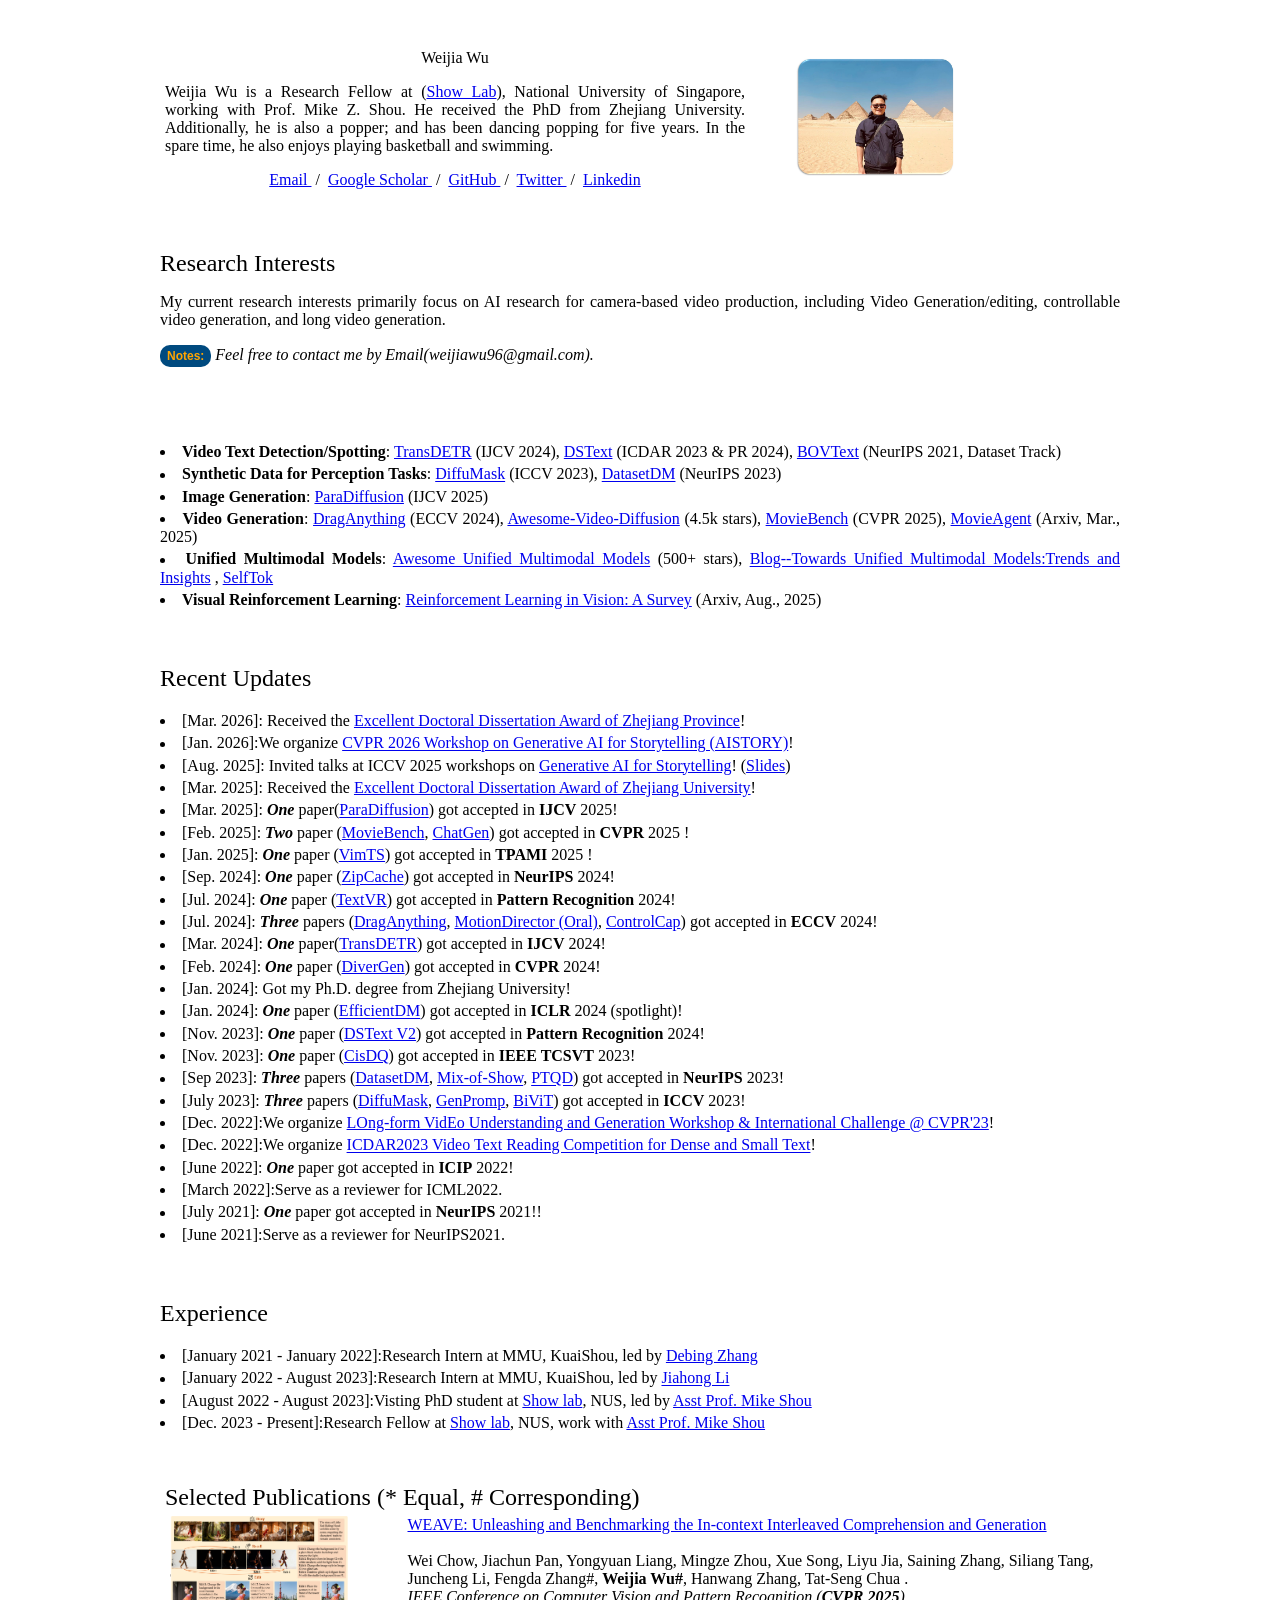
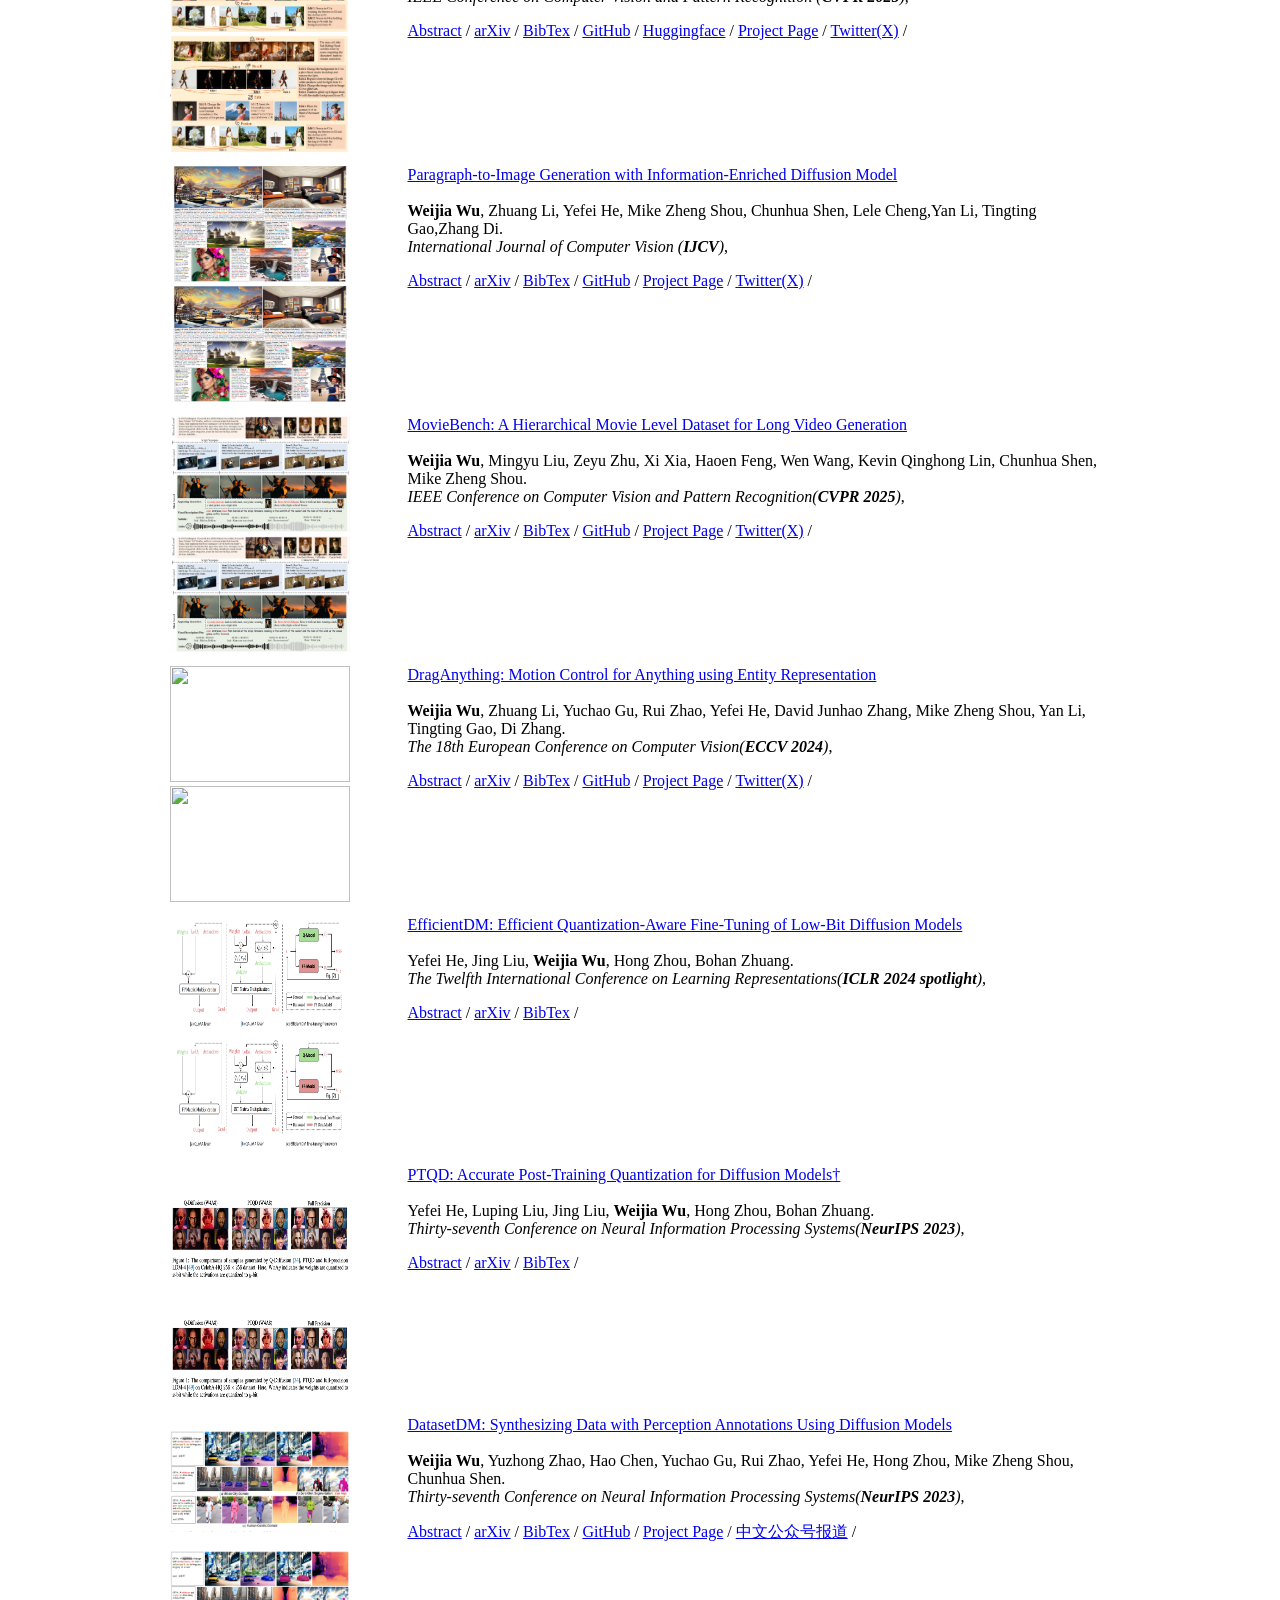
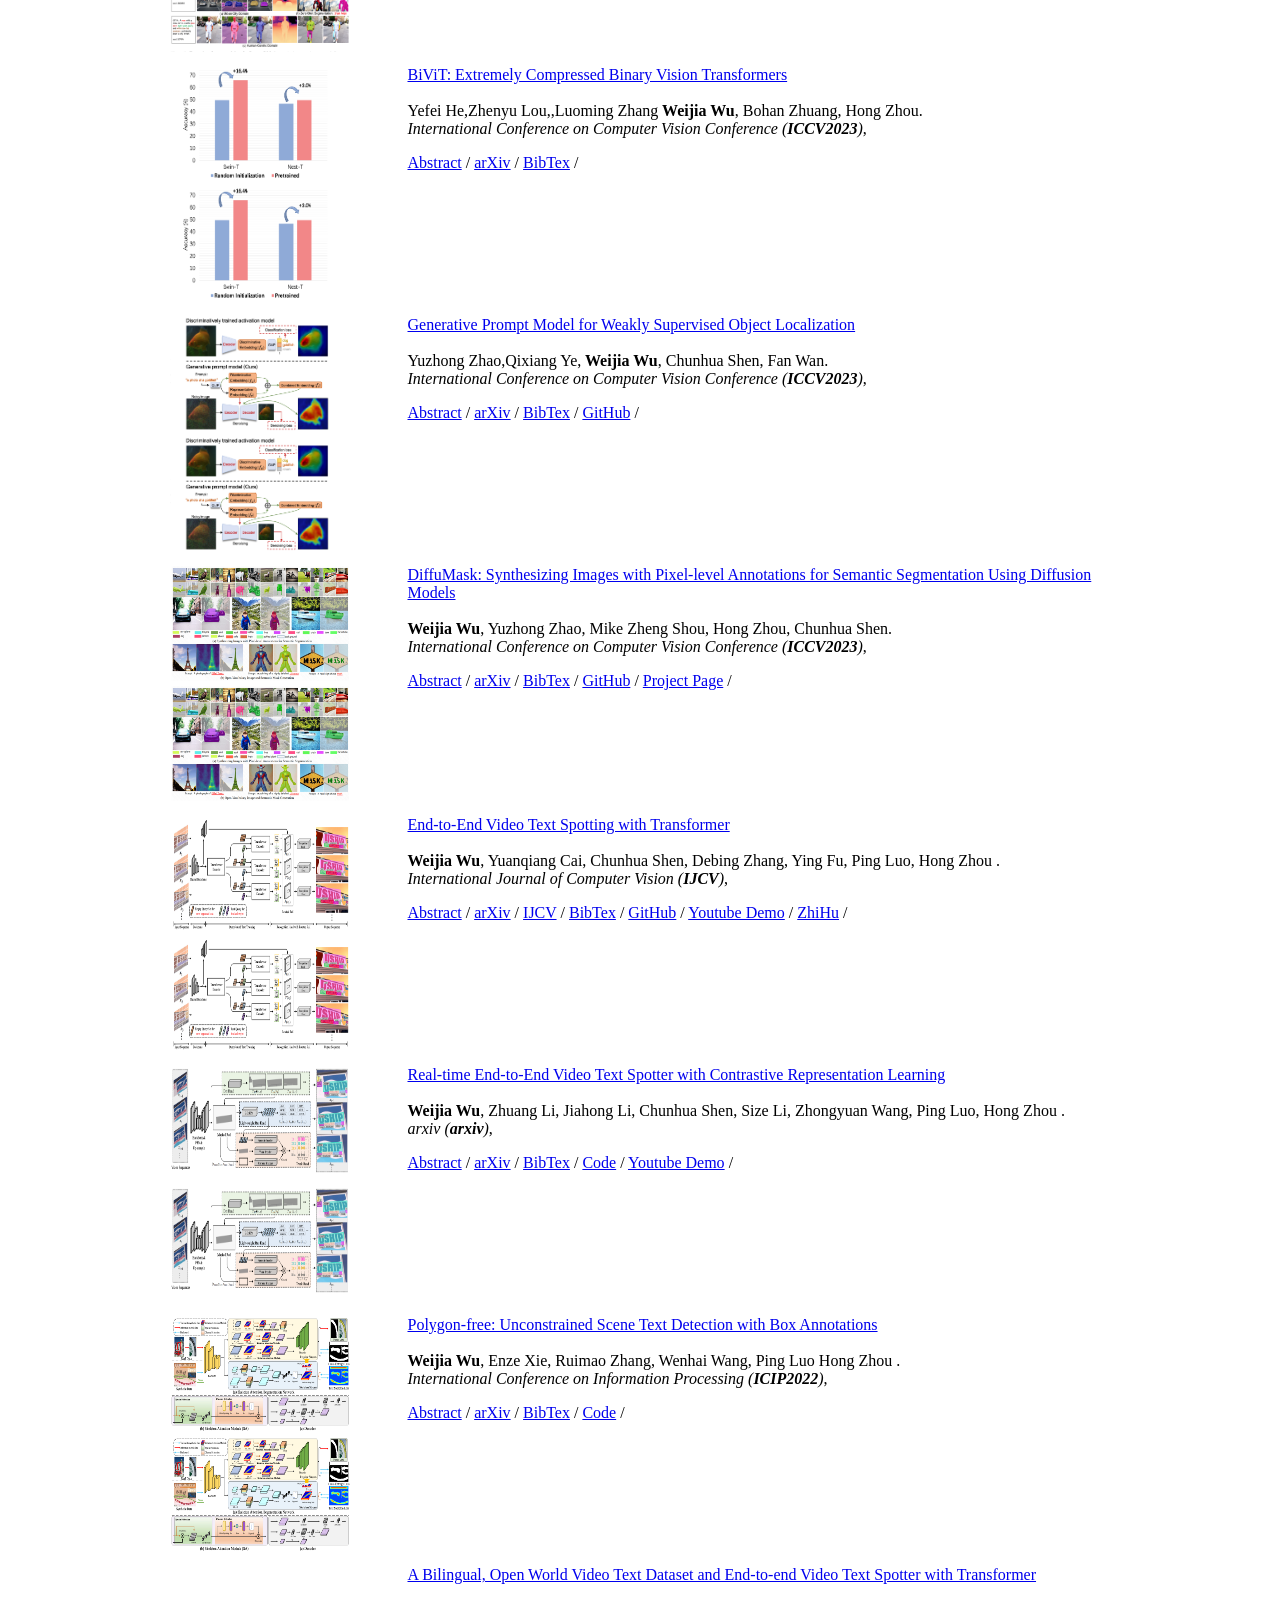
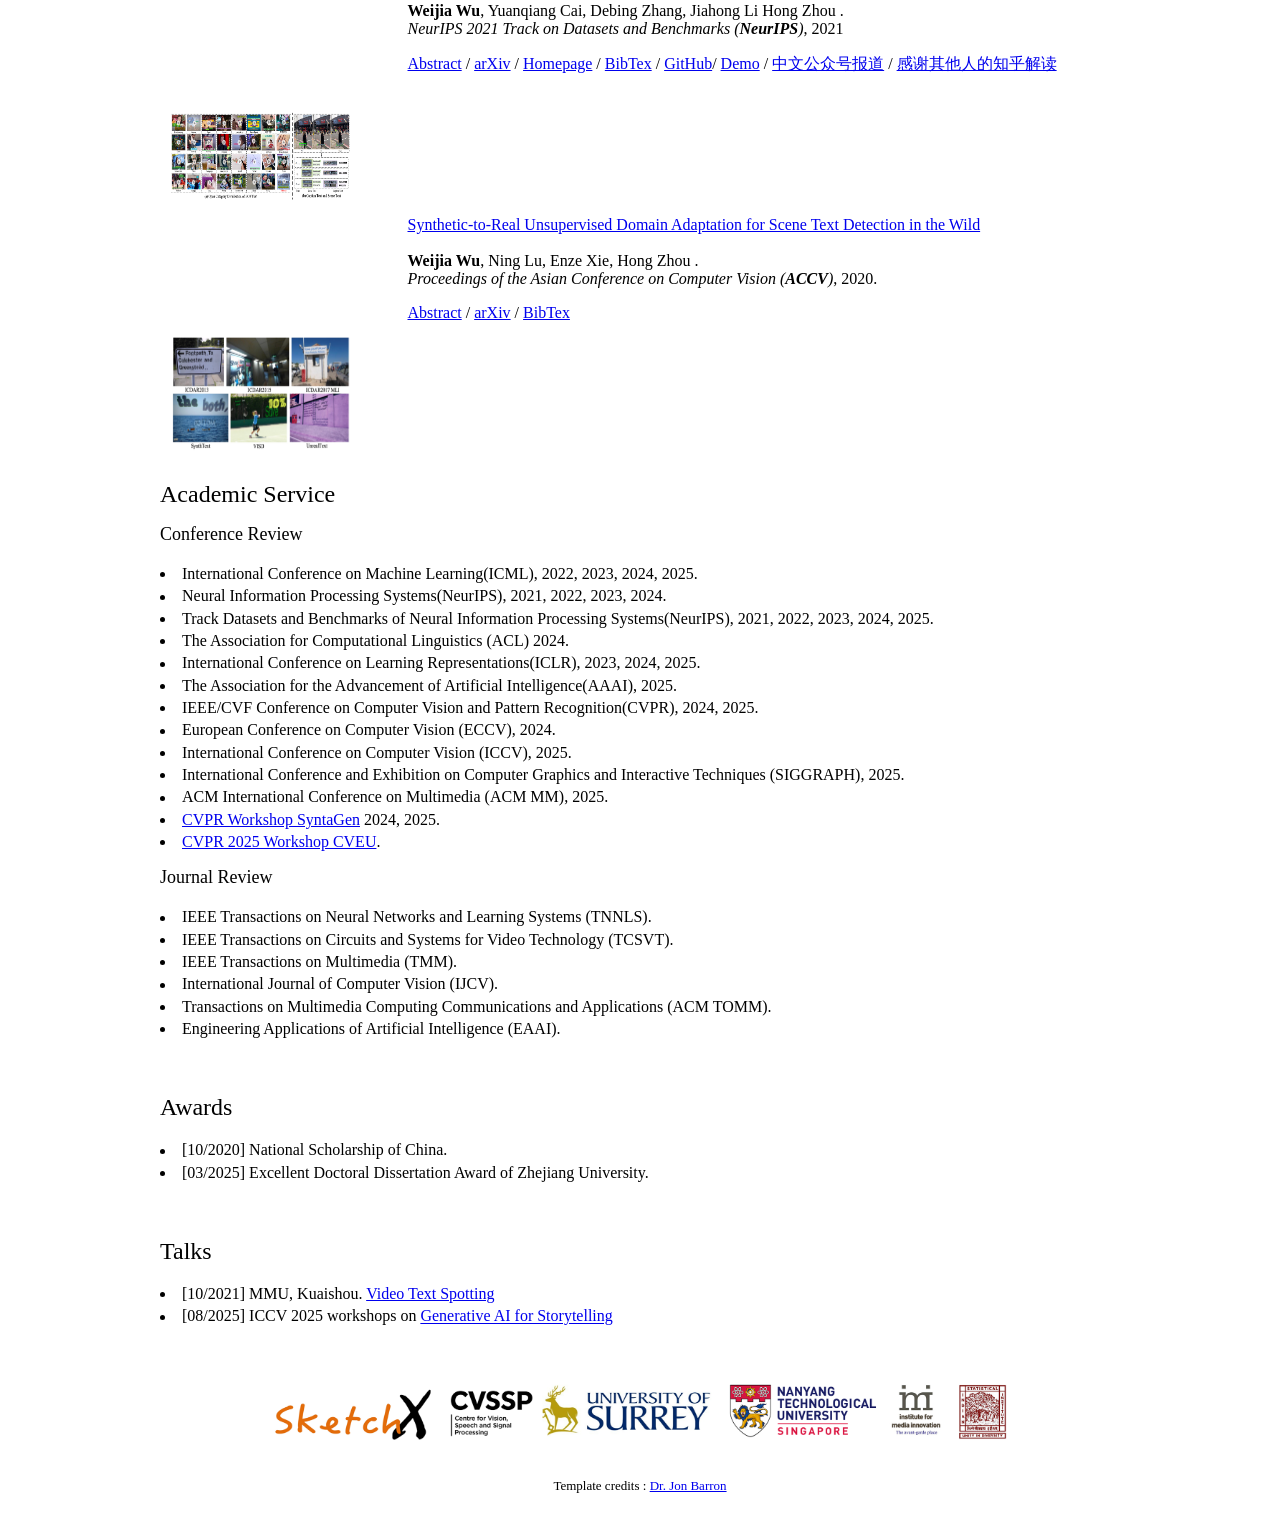
==== commit 928a9966: "up" ====
--- a/index.html
+++ b/index.html
@@ -379,6 +379,7 @@
            <a href="https://arxiv.org/abs/2511.11434" target="_blank" target="_blank"><font size="3">arXiv</font></a> /
             <a href="javascript:void(0);" onclick="myFunction('WEAVE_bib')"><font size="3">BibTex</font></a> /
             <a href="https://github.com/weichow23/weave" target="_blank" target="_blank"><font size="3">GitHub</font></a> /
+            <a href="https://huggingface.co/datasets/WeiChow/WEAVE" target="_blank" target="_blank"><font size="3">Huggingface</font></a> /
             <a href="https://weichow23.github.io/weave/" target="_blank" target="_blank"><font size="3">Project Page</font></a> /
             <a href="https://x.com/_akhaliq/status/1990440661980762217" target="_blank" target="_blank"><font size="3">Twitter(X)</font></a> /
             <p></p>
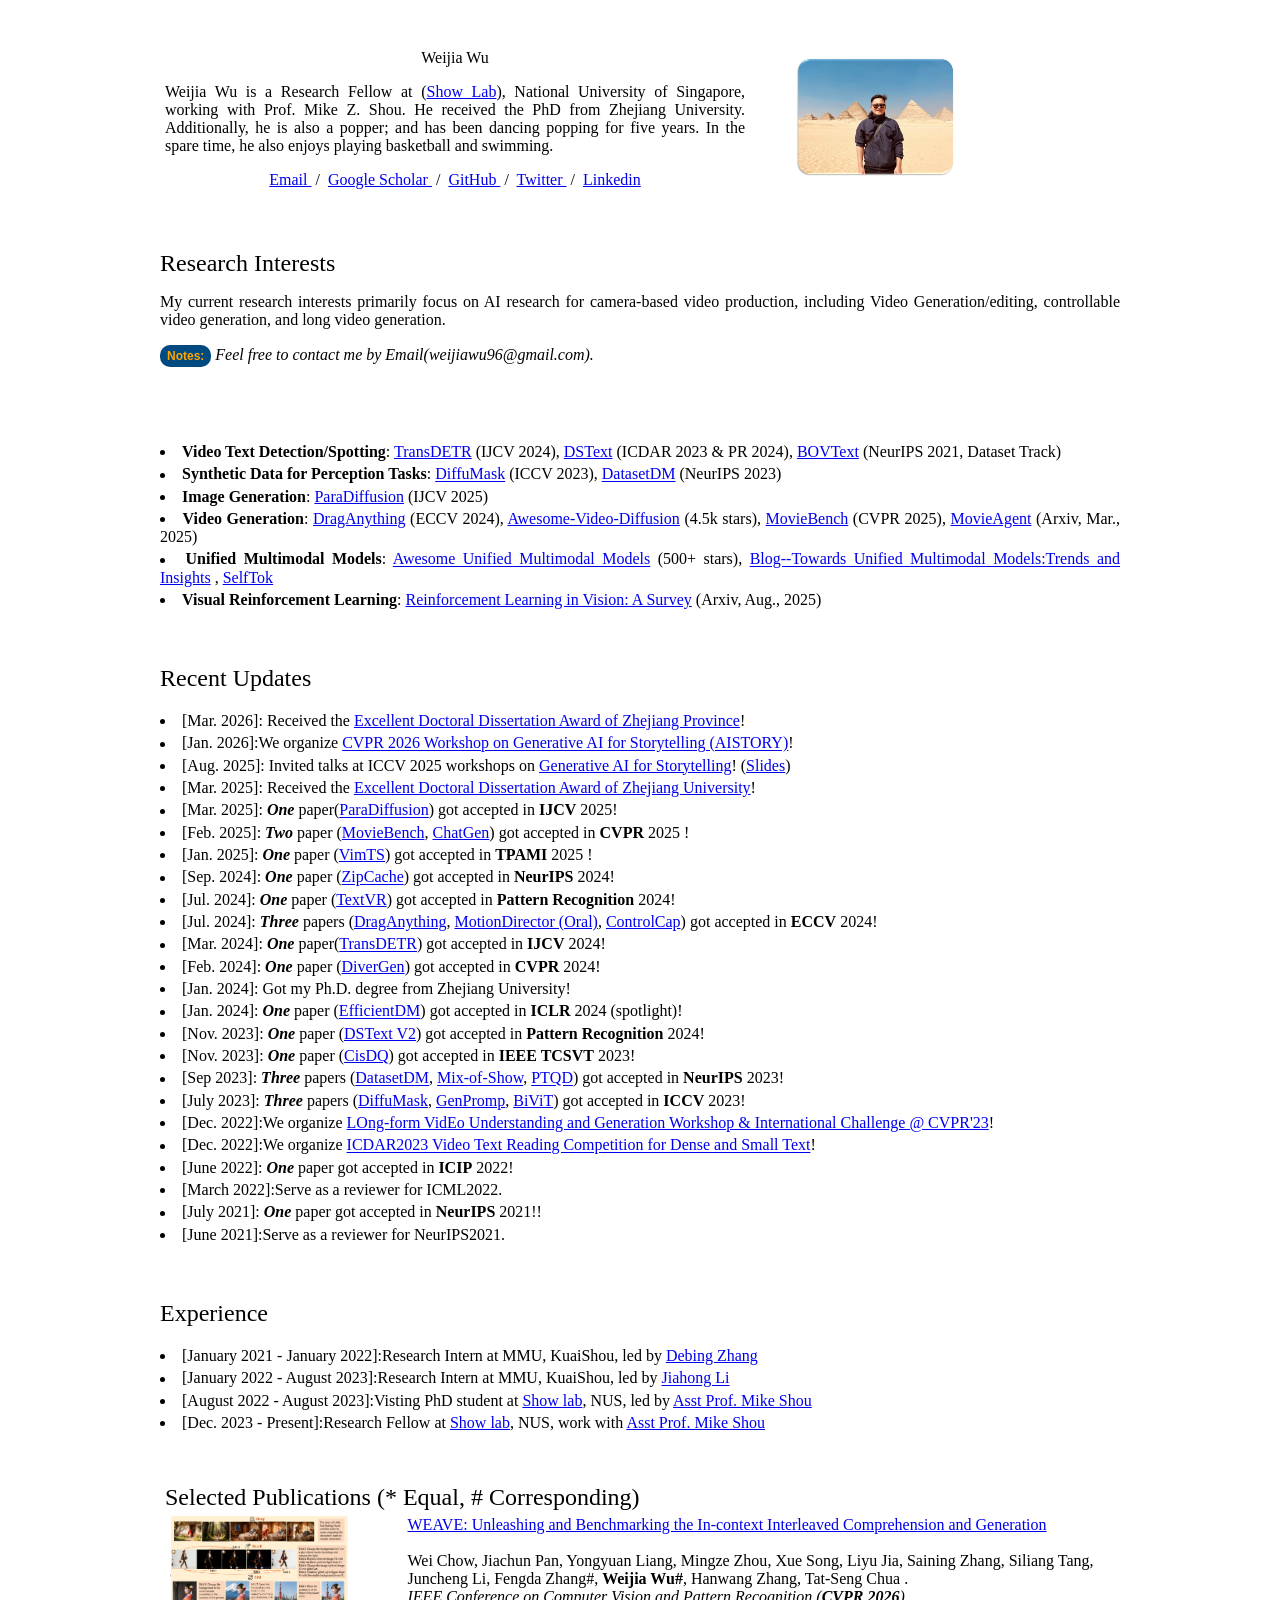
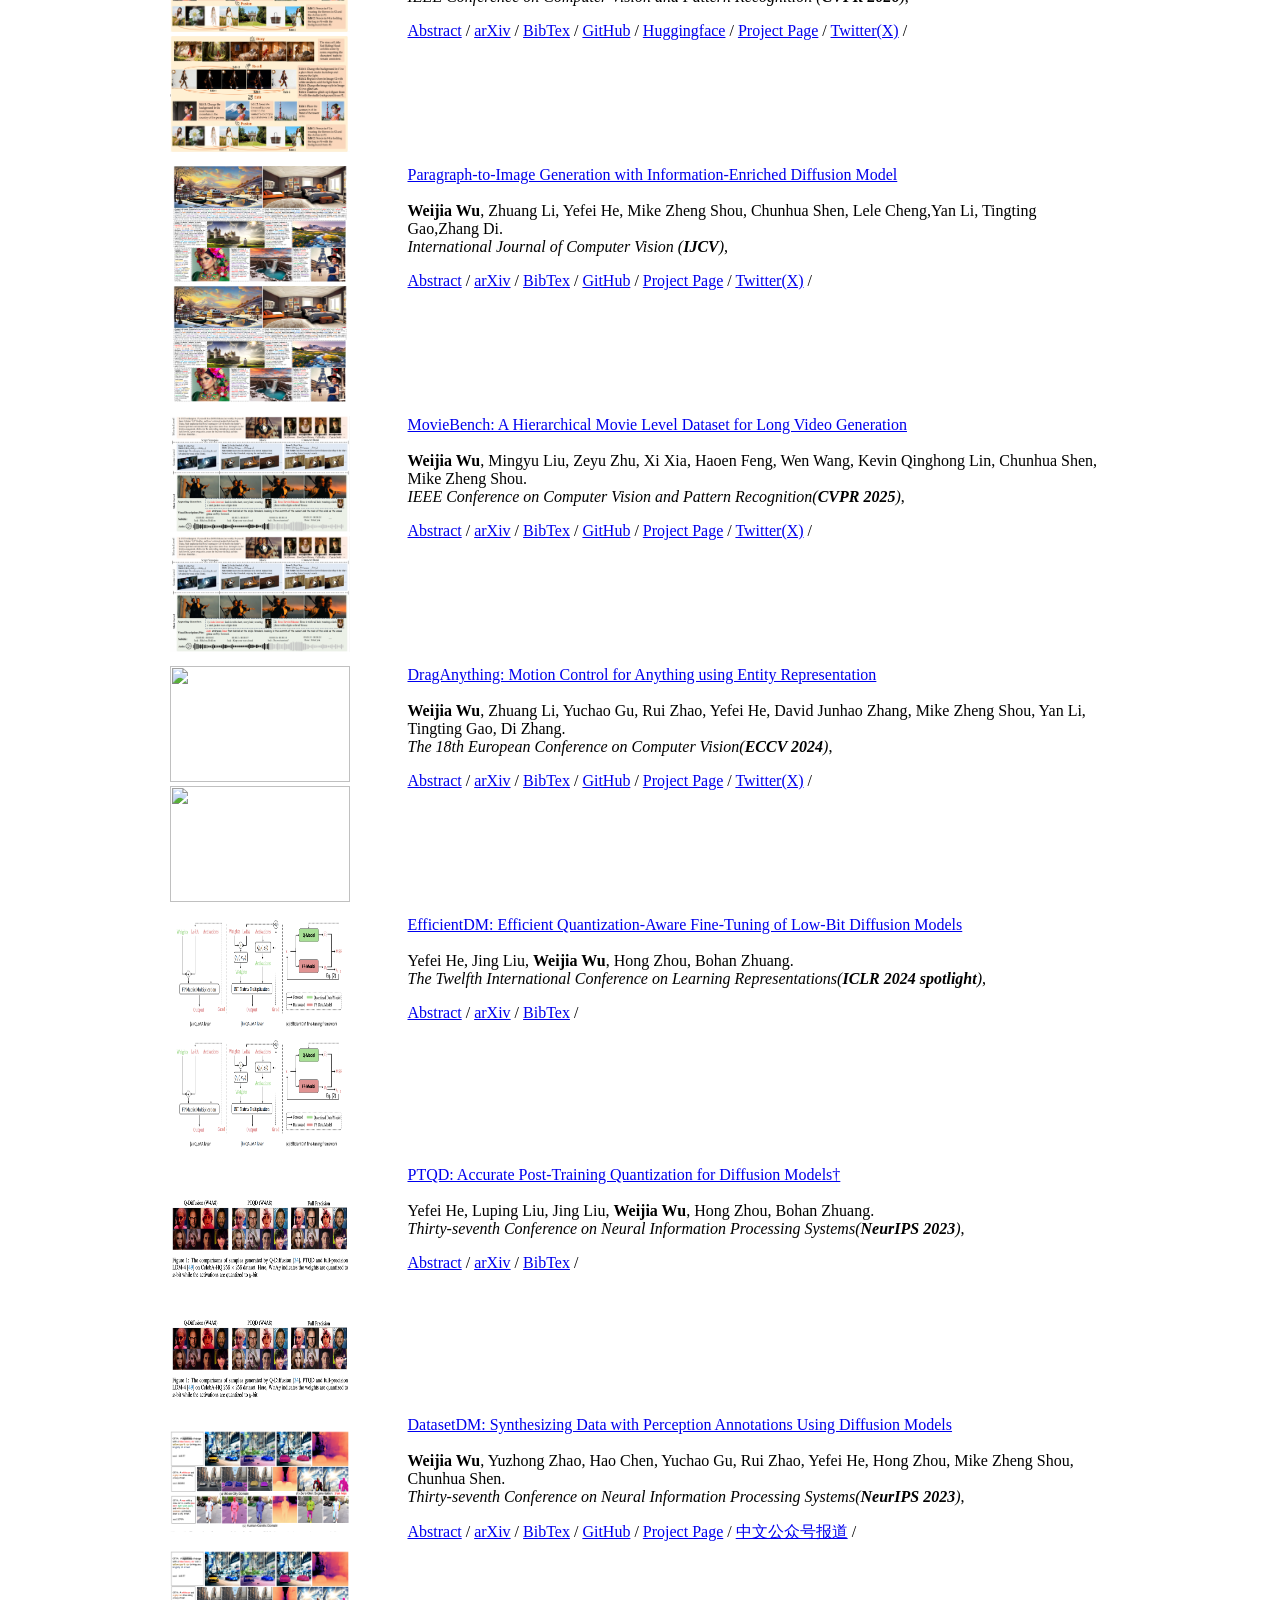
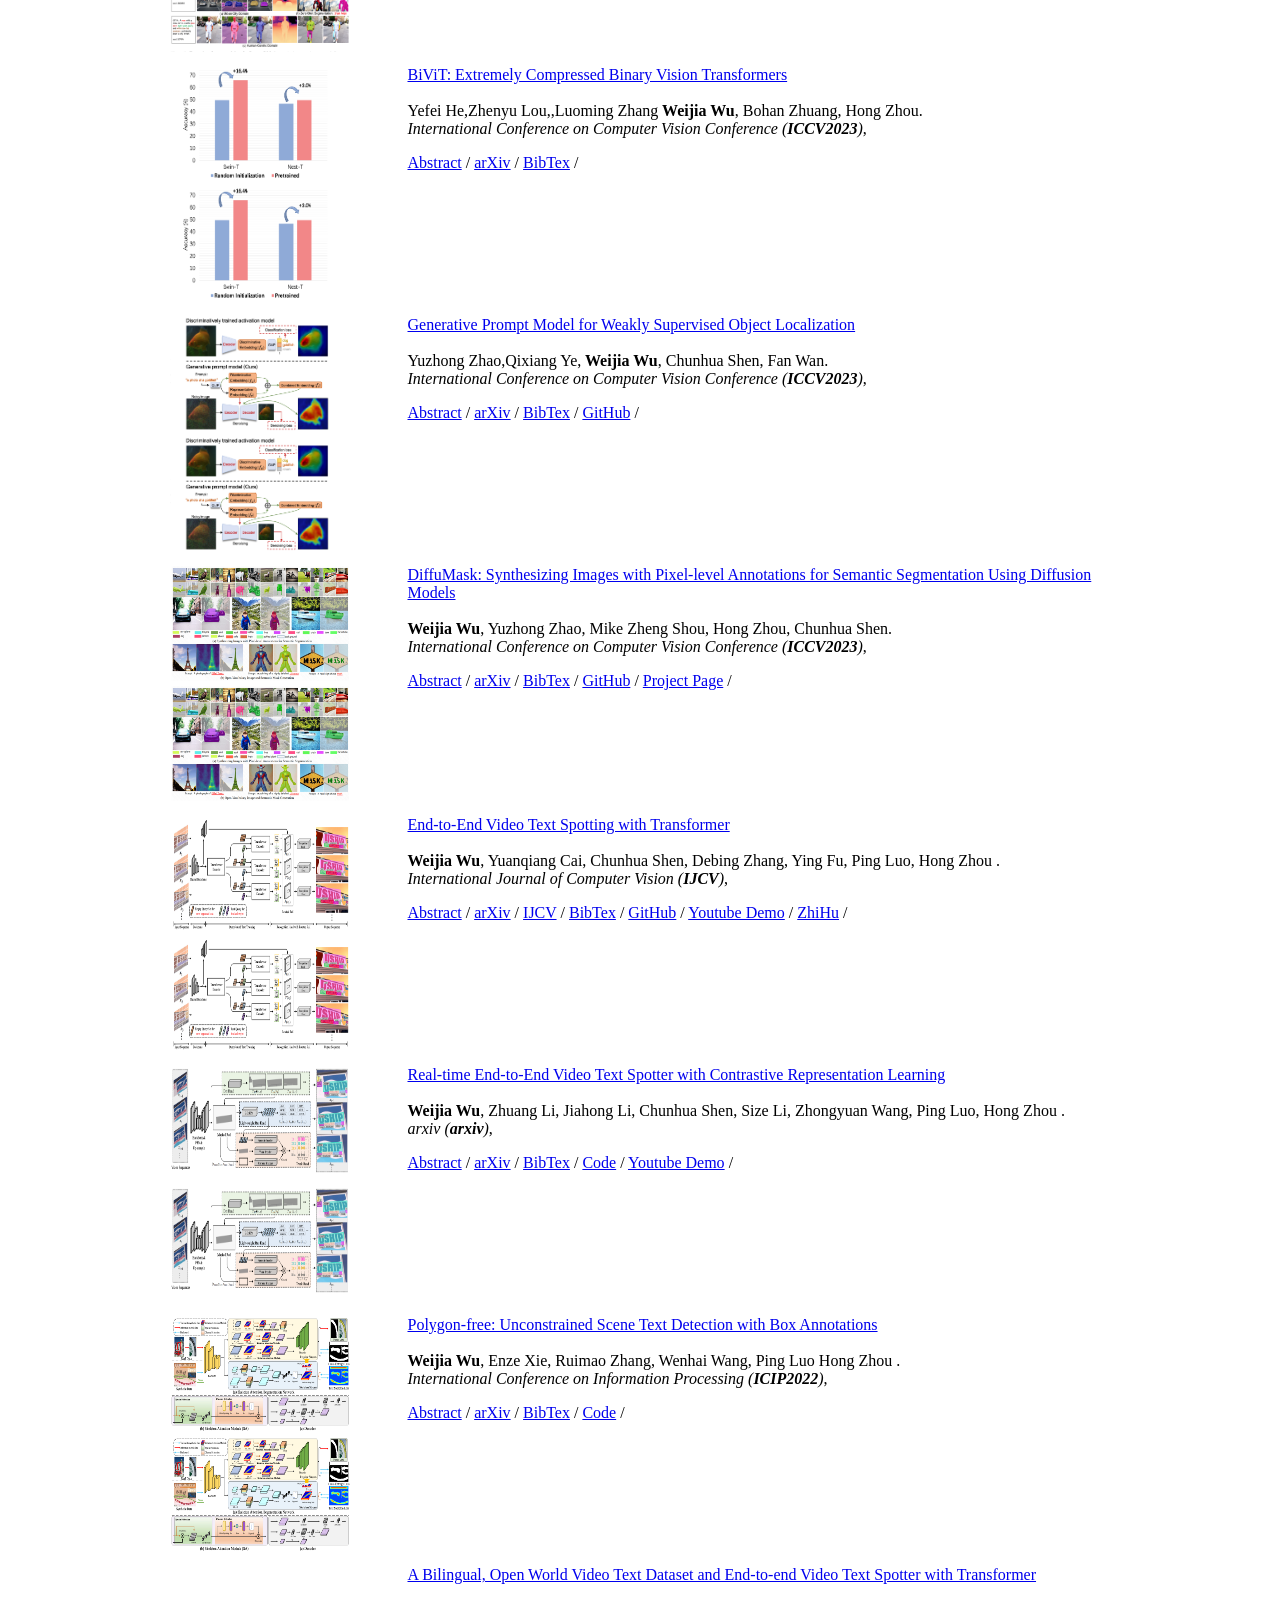
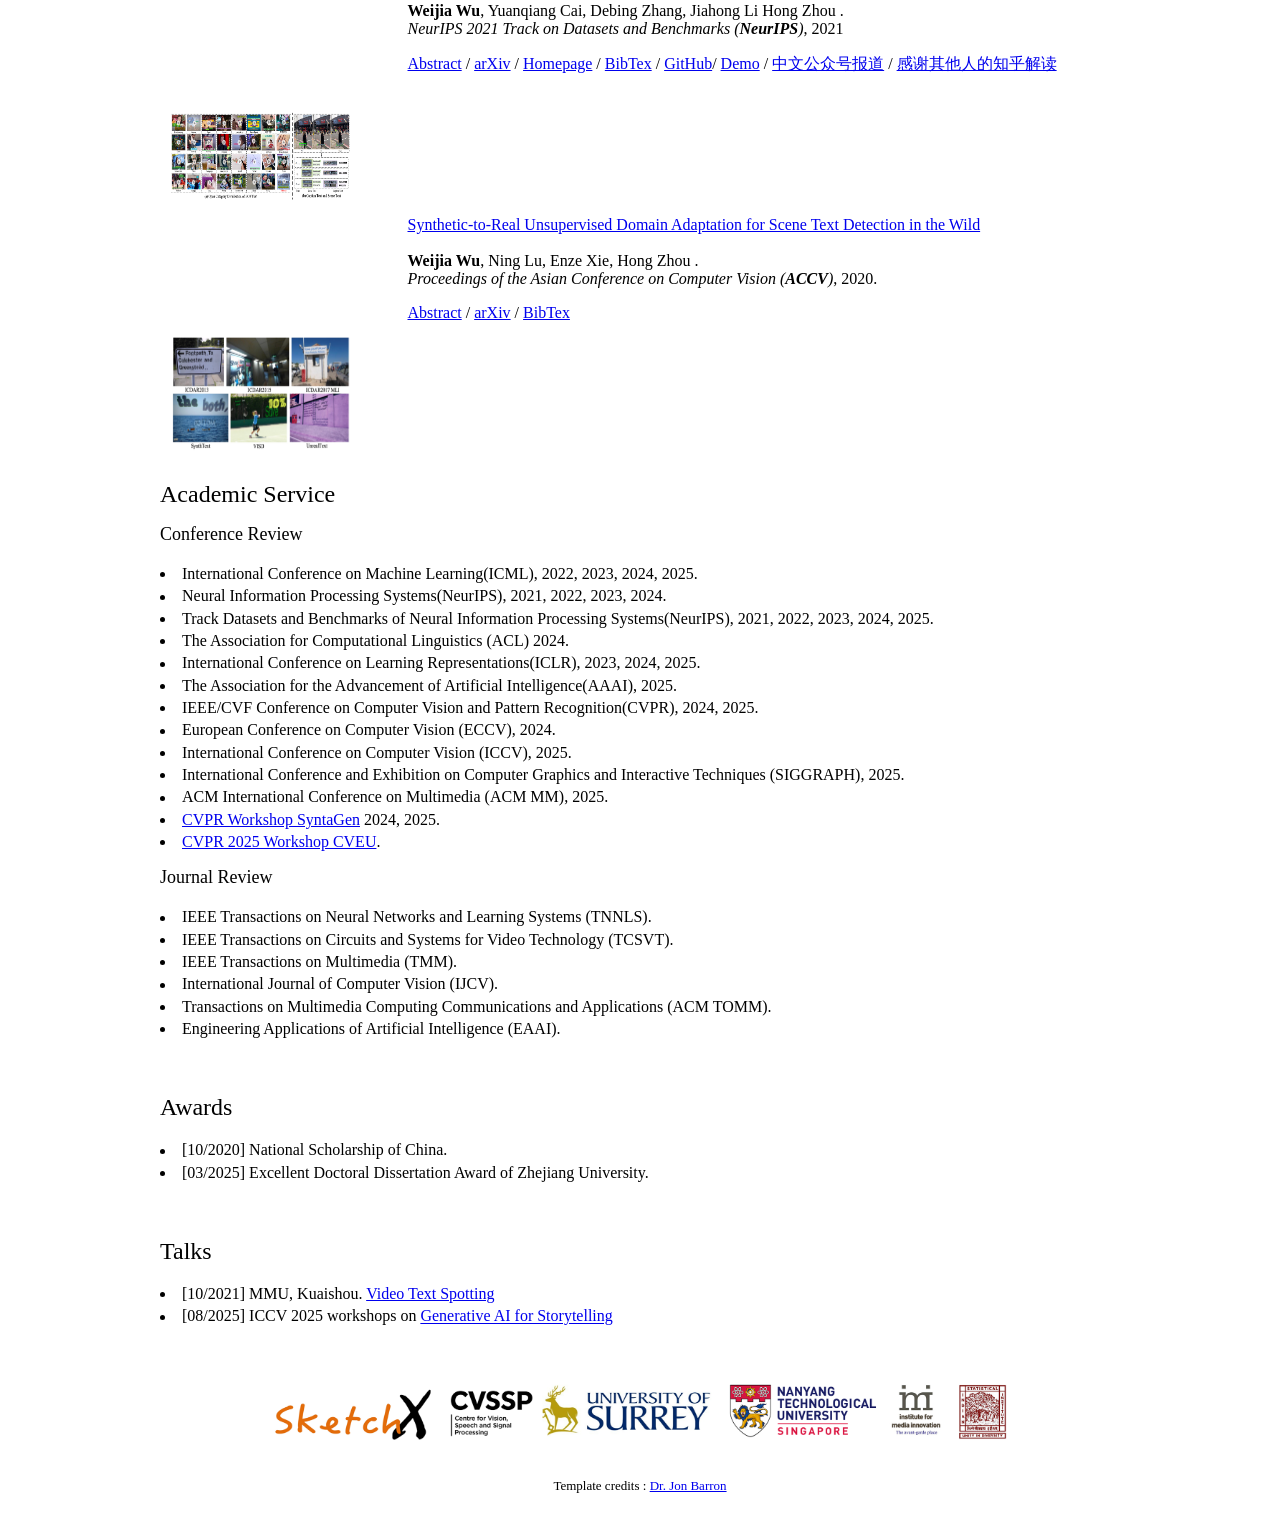
==== commit 6624efc9: "up" ====
--- a/index.html
+++ b/index.html
@@ -371,7 +371,7 @@
             <br><br>
             <font size="3"> Wei Chow</font>, <font size="3"> Jiachun Pan</font>, <font size="3"> Yongyuan Liang</font>, <font size="3"> Mingze Zhou</font>, <font size="3"> Xue Song</font>, <font size="3"> Liyu Jia</font>, <font size="3"> Saining Zhang</font>, <font size="3"> Siliang Tang</font>, <font size="3"> Juncheng Li, <font size="3"> Fengda Zhang#</font>, <strong><font size="3"> Weijia Wu#</font></strong>, <font size="3"> Hanwang Zhang</font>, <font size="3"> Tat-Seng Chua </font>.
             <br><font size="3">
-                  <em>IEEE Conference on Computer Vision and Pattern Recognition (<strong><font size="3.5">CVPR 2025</font></strong>)</em>,
+                  <em>IEEE Conference on Computer Vision and Pattern Recognition (<strong><font size="3.5">CVPR 2026</font></strong>)</em>,
             </font>
             <br>
             <p></p>
@@ -393,7 +393,7 @@
                 title={WEAVE: Unleashing and Benchmarking the In-context Interleaved Comprehension and Generation},
                 author={Chow, Wei and Pan, Jiachun and Liang, Yongyuan and Zhou, Mingze and Song, Xue and Jia, Liyu and Zhang, Saining and Tang, Siliang and Li, Juncheng and Zhang, Fengda and others},
                 journal={IEEE Conference on Computer Vision and Pattern Recognition},
-                year={2025}<br>
+                year={2026}<br>
               }
             </font></div>
             </td>
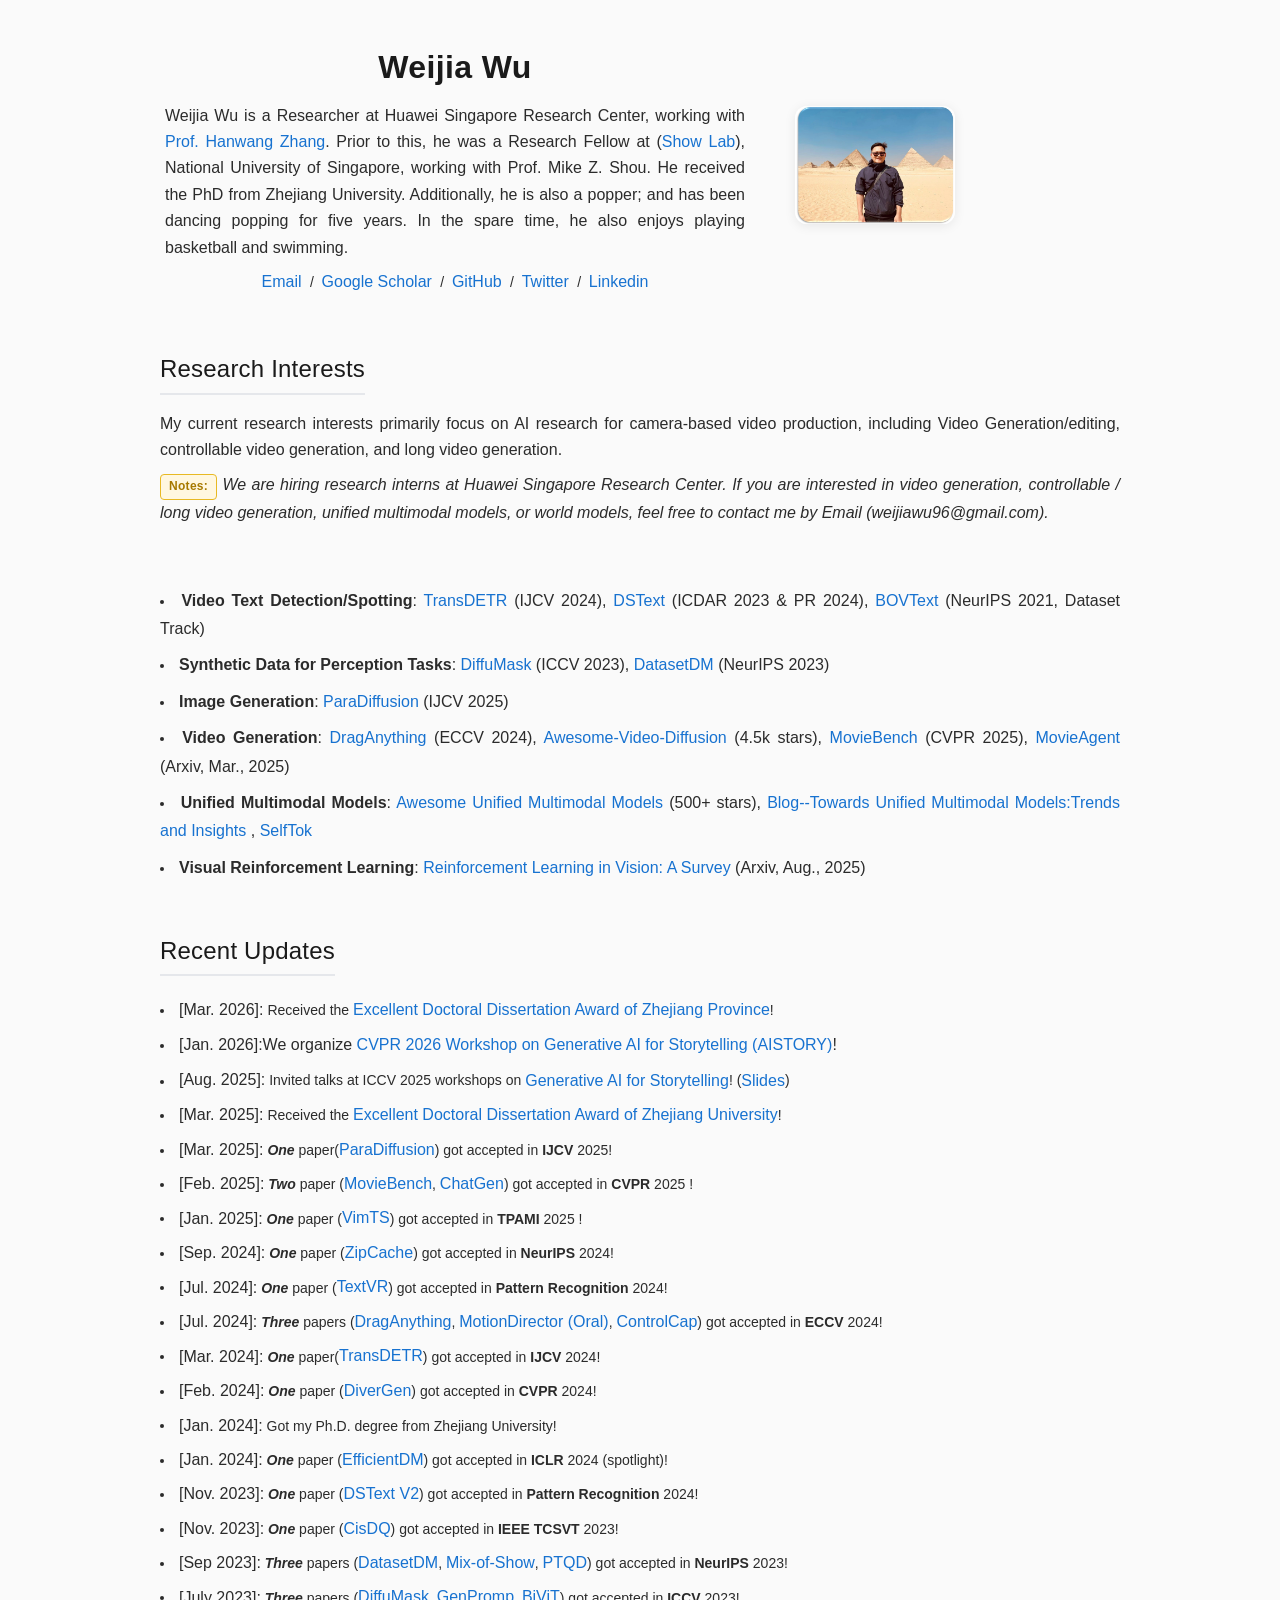
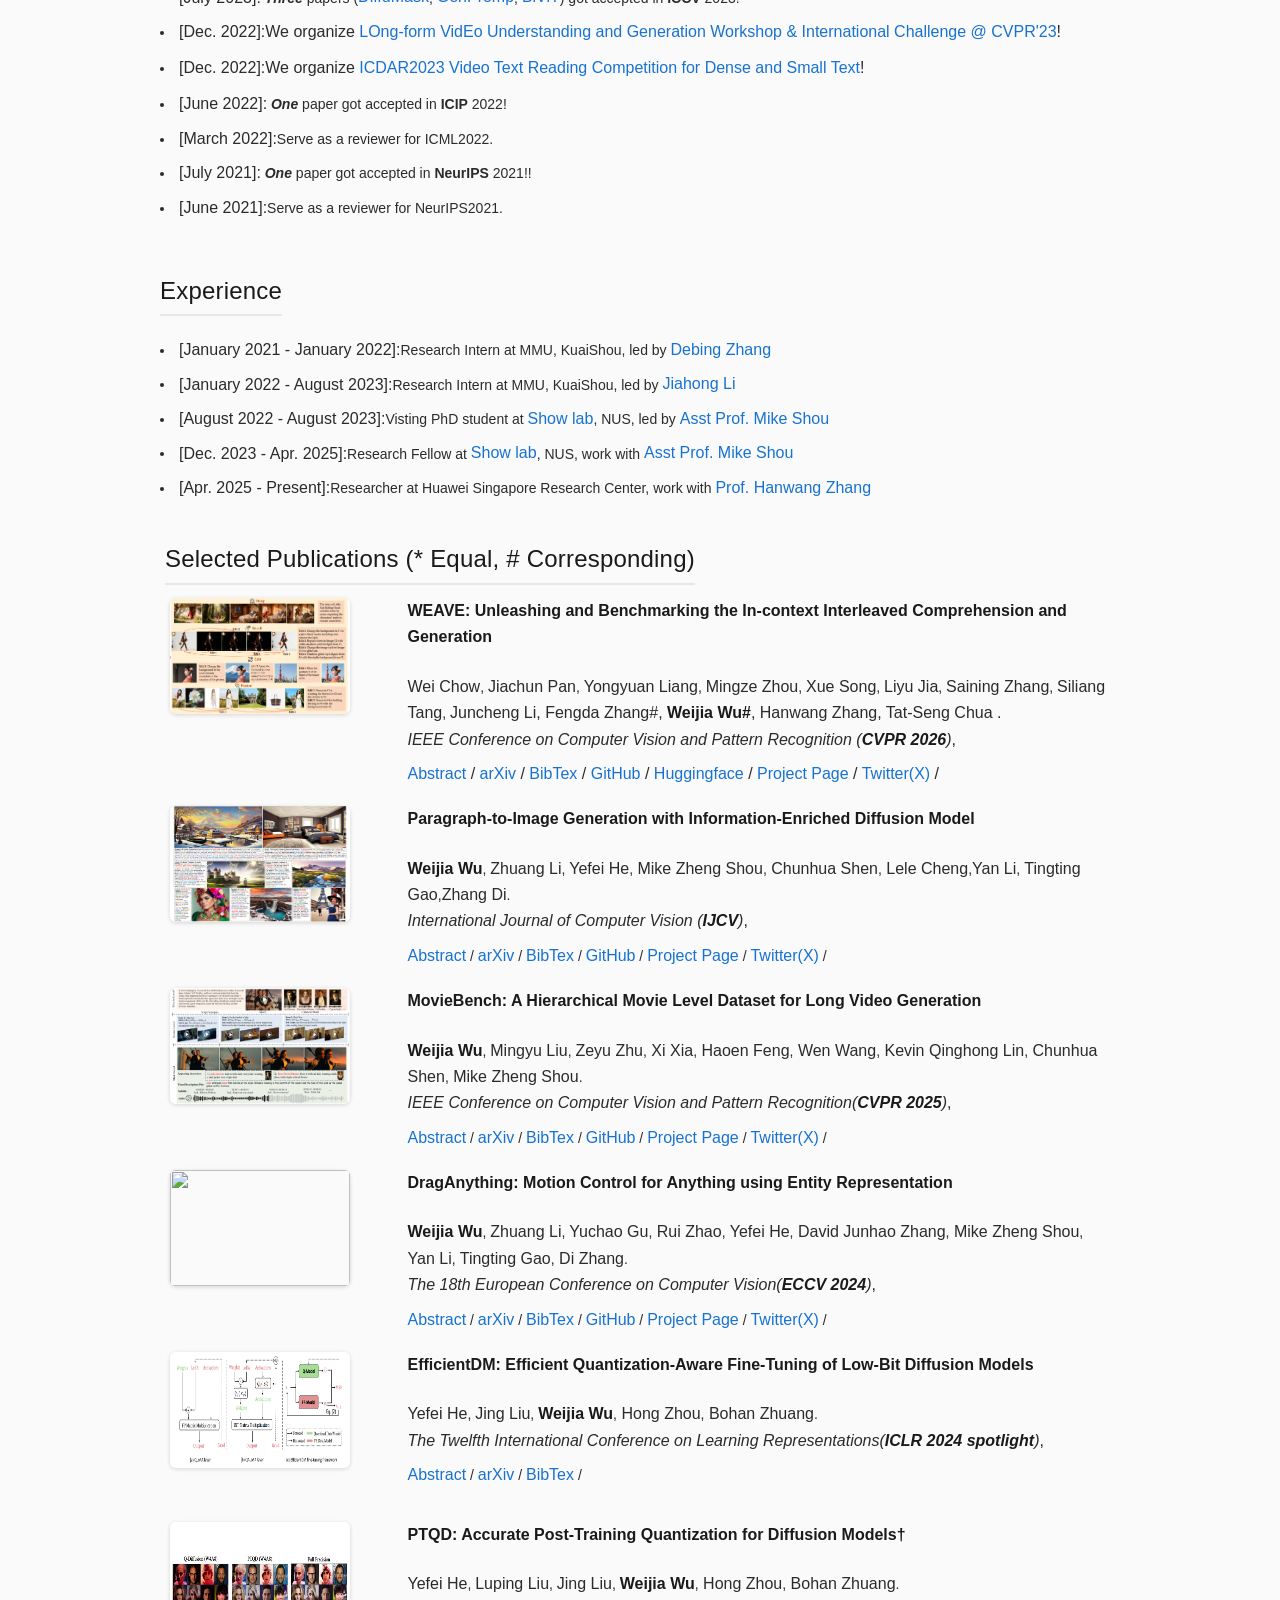
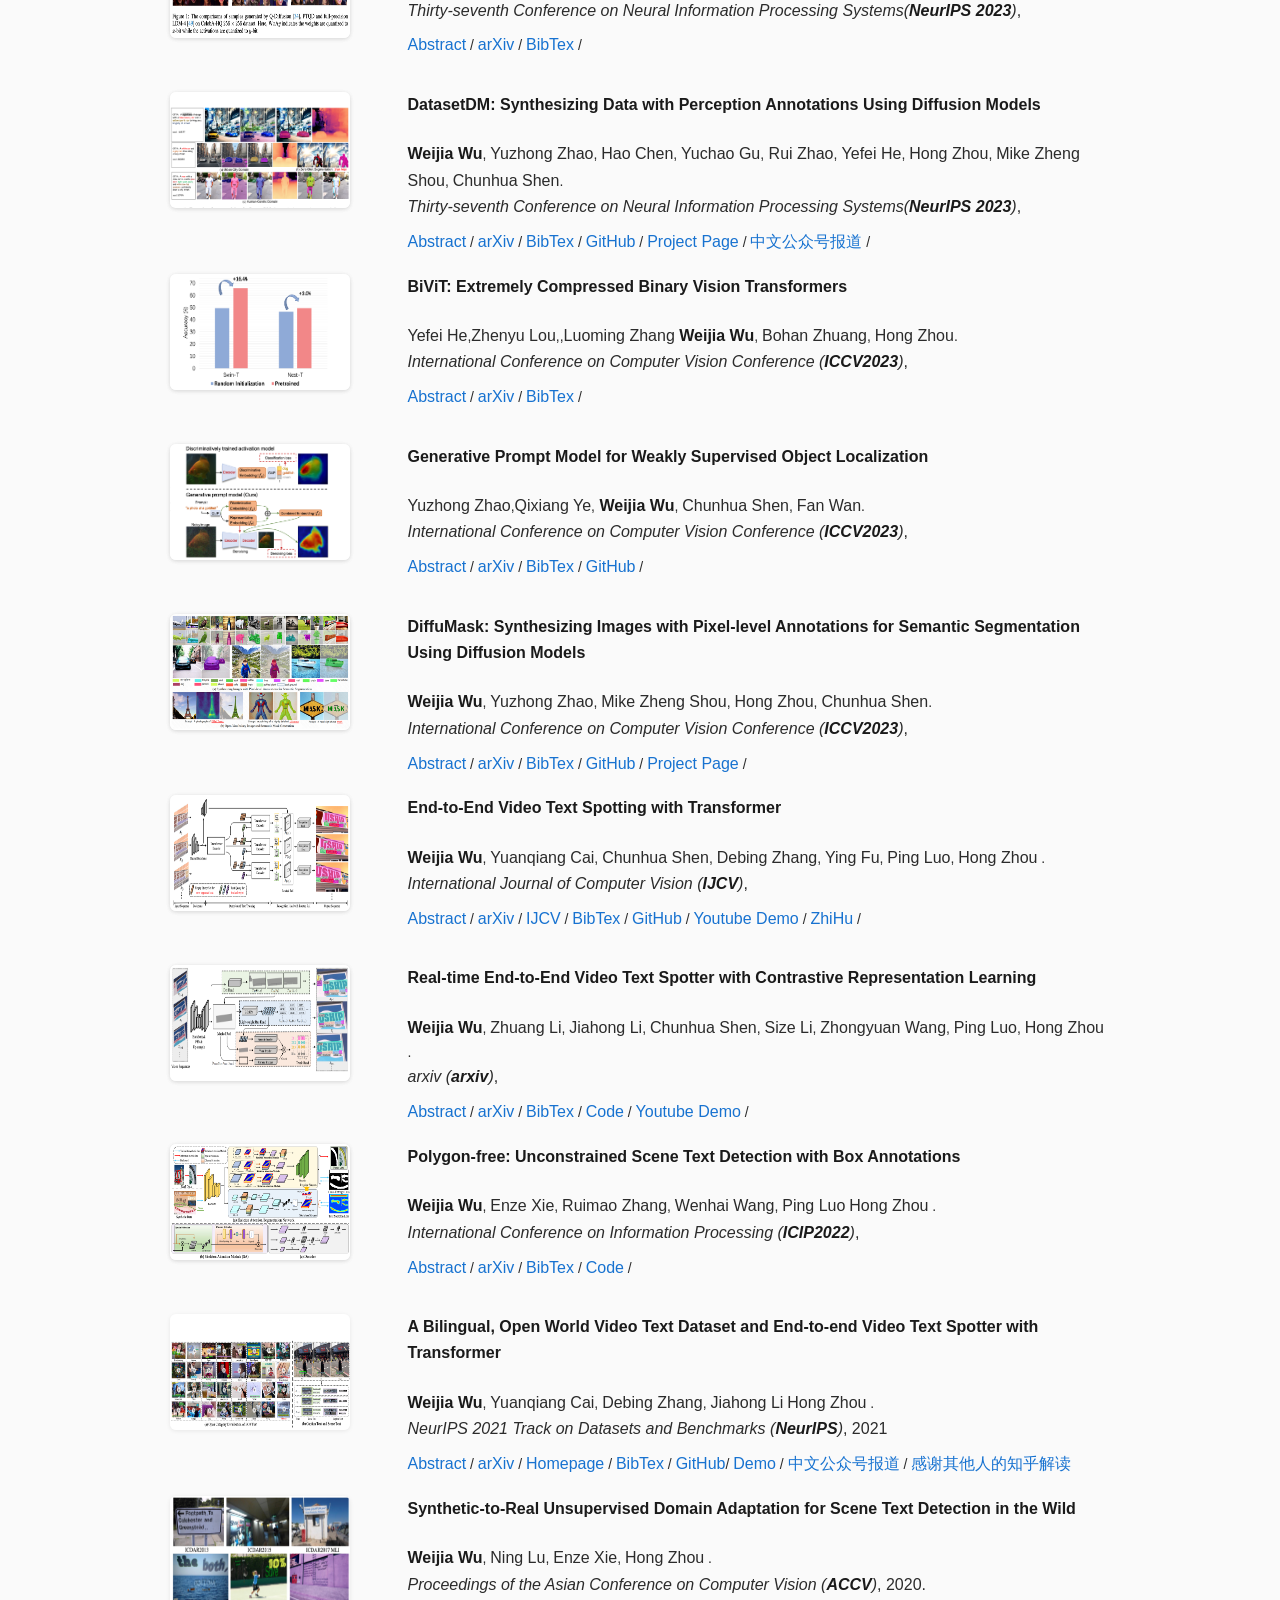
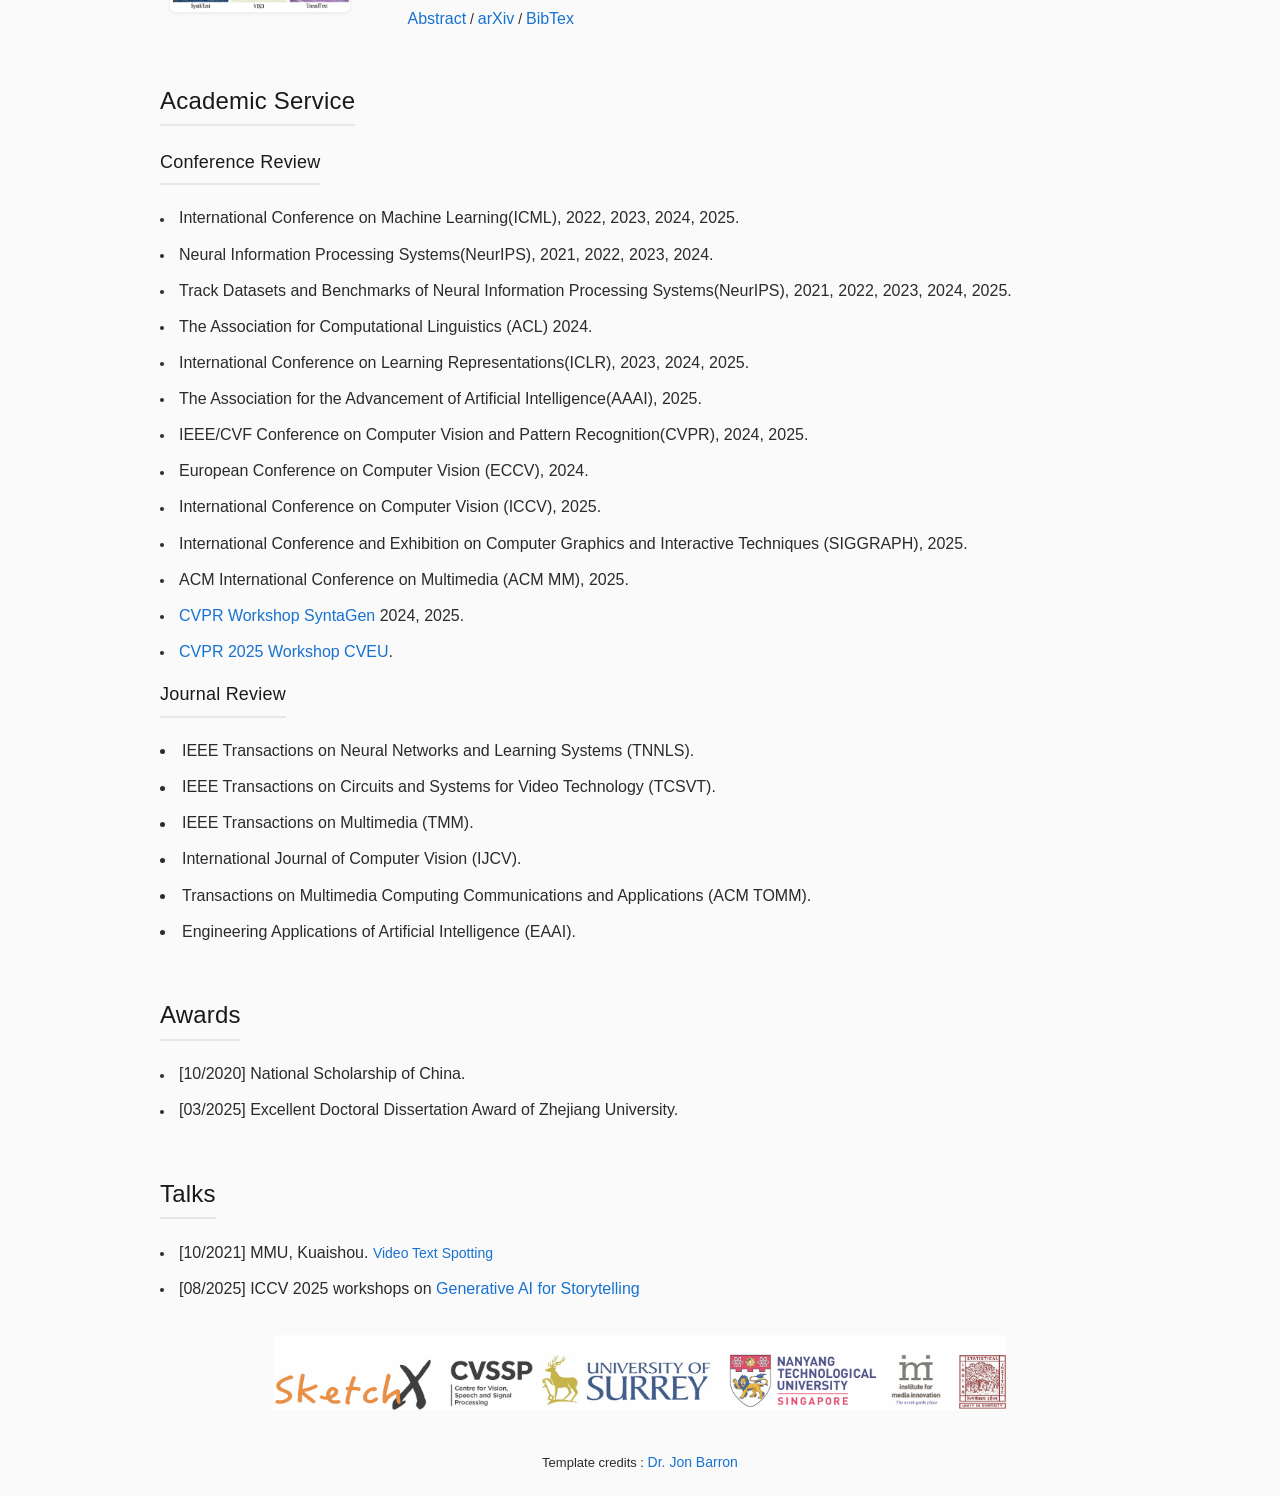
==== commit bdc804e8: "up" ====
--- a/index.html
+++ b/index.html
@@ -5,10 +5,13 @@
 <script async src="https://www.googletagmanager.com/gtag/js?id=UA-177858501-1"></script>
 
 <style>
-  /* Set fixed width and height for images */
-  .one img {
-    width: 180px; /* Set width to 170px */
-    height: 116px; /* Set height to 136px */
+  /* Publication thumbnail size — keep .one / .two / img consistent so hover-swap aligns */
+  .one,
+  .two,
+  .one img,
+  .two img {
+    width: 180px;
+    height: 116px;
   }
 </style>
 
@@ -44,8 +47,7 @@
               </p>
 
               <p style="text-align:justify"><font size="3">
-                  <!-- Weijia Wu is currently a researcher and applied scientist at Huawei Singapore Research Center. Prior to this, he served as -->
-                  Weijia Wu is a Research Fellow at (<a href="https://sites.google.com/view/showlab" target="_blank" target="_blank"><font size="3">Show Lab</font></a>), National University of Singapore, working with Prof. Mike Z. Shou. He received the PhD from Zhejiang University. Additionally, he is also a popper; and has been dancing popping for five years. In the spare time, he also enjoys playing basketball and swimming.
+                  Weijia Wu is a Researcher at Huawei Singapore Research Center, working with <a href="https://personal.ntu.edu.sg/hanwangzhang/" target="_blank"><font size="3">Prof. Hanwang Zhang</font></a>. Prior to this, he was a Research Fellow at (<a href="https://sites.google.com/view/showlab" target="_blank"><font size="3">Show Lab</font></a>), National University of Singapore, working with Prof. Mike Z. Shou. He received the PhD from Zhejiang University. Additionally, he is also a popper; and has been dancing popping for five years. In the spare time, he also enjoys playing basketball and swimming.
                 </font></p>
    
 
@@ -54,7 +56,7 @@
 			
 			
               <p style="text-align:center">
-				<a href="weijiawu96@gmail.com" target="_blank"><font size="3">Email </font></a> &nbsp/&nbsp
+				<a href="mailto:weijiawu96@gmail.com"><font size="3">Email </font></a> &nbsp/&nbsp
         <a href="https://scholar.google.com/citations?user=NgjTRe4AAAAJ&hl=en" target="_blank"><font size="3">Google Scholar </font></a> &nbsp/&nbsp
         <a href="https://github.com/weijiawu" target="_blank"><font size="3"> GitHub </font></a> &nbsp/&nbsp
 				<a href="https://twitter.com/weijiawu7" target="_blank"><font size="3"> Twitter </font></a> &nbsp/&nbsp
@@ -94,7 +96,7 @@
                        <a class="button"   style="color:#FFA500"><strong style="font-size:12px">Notes:</strong></a>
                        <em style="font-size:16px;">
                         <!-- Any form of talks and potential research collaboration is welcomed.  -->
-                        Feel free to contact me by Email(weijiawu96@gmail.com). 
+                        We are hiring research interns at Huawei Singapore Research Center. If you are interested in video generation, controllable / long video generation, unified multimodal models, or world models, feel free to contact me by Email (weijiawu96@gmail.com).
                         <!-- Thank you. -->
                            <!-- If there are any potential work opportunities in academia or industry, please feel free to contact me by Email(weijiawu96@gmail.com). Thank you. -->
 <!--                          <em style="font-size:16px;"> If you are interested in some potential research collaboration, feel free to contact me by Email(weijiawu@zju.edu.cn)
@@ -195,8 +197,8 @@
 							      <li><sup></strong></font></sup><font size=3.5">[January 2021 - January 2022]:</font></b><i><b></b></i>Research Intern at MMU, KuaiShou, led by <a href="https://scholar.google.com/citations?user=4nL1cDEAAAAJ&hl=en" target="_blank" target="_blank"><font size="3">Debing Zhang</font></a>
 							      <li><sup></strong></font></sup><font size=3.5">[January 2022 - August 2023]:</font></b><i><b></b></i>Research Intern at MMU, KuaiShou, led by <a href="https://scholar.google.com/citations?user=cPyOunQAAAAJ" target="_blank" target="_blank"><font size="3">Jiahong Li</font></a>
                     <li><sup></strong></font></sup><font size=3.5">[August 2022 - August 2023]:</font></b><i><b></b></i>Visting PhD student at <a href="https://sites.google.com/view/showlab" target="_blank" target="_blank"><font size="3">Show lab</font></a>, NUS, led by <a href="https://scholar.google.com/citations?user=h1-3lSoAAAAJ&hl=zh-CN" target="_blank" target="_blank"><font size="3">Asst Prof. Mike Shou</font></a>
-                    <li><sup></strong></font></sup><font size=3.5">[Dec. 2023 - Present]:</font></b><i><b></b></i>Research Fellow at <a href="https://sites.google.com/view/showlab" target="_blank" target="_blank"><font size="3">Show lab</font></a>, NUS, work with <a href="https://scholar.google.com/citations?user=h1-3lSoAAAAJ&hl=zh-CN" target="_blank" target="_blank"><font size="3">Asst Prof. Mike Shou</font></a>
-                      <!-- <li><sup></strong></font></sup><font size=3.5">[Mar. 2025 - Present]:</font></b><i><b></b></i>Researcher and applied scientist at Huawei Singapore Research Center</font></a> -->
+                    <li><sup></strong></font></sup><font size=3.5">[Dec. 2023 - Apr. 2025]:</font></b><i><b></b></i>Research Fellow at <a href="https://sites.google.com/view/showlab" target="_blank" target="_blank"><font size="3">Show lab</font></a>, NUS, work with <a href="https://scholar.google.com/citations?user=h1-3lSoAAAAJ&hl=zh-CN" target="_blank" target="_blank"><font size="3">Asst Prof. Mike Shou</font></a>
+                    <li><sup></strong></font></sup><font size=3.5">[Apr. 2025 - Present]:</font></b><i><b></b></i>Researcher at Huawei Singapore Research Center, work with <a href="https://personal.ntu.edu.sg/hanwangzhang/" target="_blank"><font size="3">Prof. Hanwang Zhang</font></a></li>
                   </p>
 
                   </font>
@@ -348,9 +350,9 @@
 
             <div class="one">
               <div class="two" id='weave'>
-                <img src='images/weave.png'>
-              </div>
-              <img src='images/weave.png'>
+                <img src='images/weave1.png'>
+              </div>
+              <img src='images/weave1.png'>
             </div>
 
             <script type="text/javascript">
--- a/stylesheet.css
+++ b/stylesheet.css
@@ -0,0 +1,265 @@
+/* latin-ext */
+@font-face {
+  font-family: 'Lato';
+  font-style: italic;
+  font-weight: 400;
+  src: local('Lato Italic'), local('Lato-Italic'), url(https://fonts.gstatic.com/s/lato/v15/S6u8w4BMUTPHjxsAUi-qNiXg7eU0.woff2) format('woff2');
+  unicode-range: U+0100-024F, U+0259, U+1E00-1EFF, U+2020, U+20A0-20AB, U+20AD-20CF, U+2113, U+2C60-2C7F, U+A720-A7FF;
+}
+/* latin */
+@font-face {
+  font-family: 'Lato';
+  font-style: italic;
+  font-weight: 400;
+  src: local('Lato Italic'), local('Lato-Italic'), url(https://fonts.gstatic.com/s/lato/v15/S6u8w4BMUTPHjxsAXC-qNiXg7Q.woff2) format('woff2');
+  unicode-range: U+0000-00FF, U+0131, U+0152-0153, U+02BB-02BC, U+02C6, U+02DA, U+02DC, U+2000-206F, U+2074, U+20AC, U+2122, U+2191, U+2193, U+2212, U+2215, U+FEFF, U+FFFD;
+}
+/* latin-ext */
+@font-face {
+  font-family: 'Lato';
+  font-style: italic;
+  font-weight: 700;
+  src: local('Lato Bold Italic'), local('Lato-BoldItalic'), url(https://fonts.gstatic.com/s/lato/v15/S6u_w4BMUTPHjxsI5wq_FQftx9897sxZ.woff2) format('woff2');
+  unicode-range: U+0100-024F, U+0259, U+1E00-1EFF, U+2020, U+20A0-20AB, U+20AD-20CF, U+2113, U+2C60-2C7F, U+A720-A7FF;
+}
+/* latin */
+@font-face {
+  font-family: 'Lato';
+  font-style: italic;
+  font-weight: 700;
+  src: local('Lato Bold Italic'), local('Lato-BoldItalic'), url(https://fonts.gstatic.com/s/lato/v15/S6u_w4BMUTPHjxsI5wq_Gwftx9897g.woff2) format('woff2');
+  unicode-range: U+0000-00FF, U+0131, U+0152-0153, U+02BB-02BC, U+02C6, U+02DA, U+02DC, U+2000-206F, U+2074, U+20AC, U+2122, U+2191, U+2193, U+2212, U+2215, U+FEFF, U+FFFD;
+}
+/* latin-ext */
+@font-face {
+  font-family: 'Lato';
+  font-style: normal;
+  font-weight: 400;
+  src: local('Lato Regular'), local('Lato-Regular'), url(https://fonts.gstatic.com/s/lato/v15/S6uyw4BMUTPHjxAwXiWtFCfQ7A.woff2) format('woff2');
+  unicode-range: U+0100-024F, U+0259, U+1E00-1EFF, U+2020, U+20A0-20AB, U+20AD-20CF, U+2113, U+2C60-2C7F, U+A720-A7FF;
+}
+/* latin */
+@font-face {
+  font-family: 'Lato';
+  font-style: normal;
+  font-weight: 400;
+  src: local('Lato Regular'), local('Lato-Regular'), url(https://fonts.gstatic.com/s/lato/v15/S6uyw4BMUTPHjx4wXiWtFCc.woff2) format('woff2');
+  unicode-range: U+0000-00FF, U+0131, U+0152-0153, U+02BB-02BC, U+02C6, U+02DA, U+02DC, U+2000-206F, U+2074, U+20AC, U+2122, U+2191, U+2193, U+2212, U+2215, U+FEFF, U+FFFD;
+}
+/* latin-ext */
+@font-face {
+  font-family: 'Lato';
+  font-style: normal;
+  font-weight: 700;
+  src: local('Lato Bold'), local('Lato-Bold'), url(https://fonts.gstatic.com/s/lato/v15/S6u9w4BMUTPHh6UVSwaPGQ3q5d0N7w.woff2) format('woff2');
+  unicode-range: U+0100-024F, U+0259, U+1E00-1EFF, U+2020, U+20A0-20AB, U+20AD-20CF, U+2113, U+2C60-2C7F, U+A720-A7FF;
+}
+/* latin */
+@font-face {
+  font-family: 'Lato';
+  font-style: normal;
+  font-weight: 700;
+  src: local('Lato Bold'), local('Lato-Bold'), url(https://fonts.gstatic.com/s/lato/v15/S6u9w4BMUTPHh6UVSwiPGQ3q5d0.woff2) format('woff2');
+  unicode-range: U+0000-00FF, U+0131, U+0152-0153, U+02BB-02BC, U+02C6, U+02DA, U+02DC, U+2000-206F, U+2074, U+20AC, U+2122, U+2191, U+2193, U+2212, U+2215, U+FEFF, U+FFFD;
+}
+
+a {
+  color: #1772d0;
+  text-decoration: none;
+}
+
+a:focus,
+a:hover {
+  color: #f09228;
+  text-decoration: none;
+}
+
+body,
+td,
+th,
+tr,
+p,
+a {
+  font-family: 'Lato', Verdana, Helvetica, sans-serif;
+  font-size: 14px
+}
+
+strong {
+  font-family: 'Lato', Verdana, Helvetica, sans-serif;
+  font-size: 14px;
+}
+
+heading {
+  font-family: 'Lato', Verdana, Helvetica, sans-serif;
+  font-size: 22px;
+}
+
+papertitle {
+  font-family: 'Lato', Verdana, Helvetica, sans-serif;
+  font-size: 14px;
+  font-weight: 700
+}
+
+name {
+  font-family: 'Lato', Verdana, Helvetica, sans-serif;
+  font-size: 32px;
+}
+
+.one {
+  width: 160px;
+  height: 160px;
+  position: relative;
+}
+
+.two {
+  width: 160px;
+  height: 160px;
+  position: absolute;
+  transition: opacity .2s ease-in-out;
+  -moz-transition: opacity .2s ease-in-out;
+  -webkit-transition: opacity .2s ease-in-out;
+}
+
+.fade {
+  transition: opacity .2s ease-in-out;
+  -moz-transition: opacity .2s ease-in-out;
+  -webkit-transition: opacity .2s ease-in-out;
+}
+
+span.highlight {
+  background-color: #ffffd0;
+}
+
+/* =========================================================================
+   Refinements — 美观 / 使用 / 朴素
+   Appended last so it wins the cascade over style.css and the inline block.
+   No structural / layout changes; only typography, color, spacing, hover.
+   ========================================================================= */
+
+html { scroll-behavior: smooth; }
+
+body {
+  background: #fafafa;
+  color: #2b2b2b;
+  -webkit-font-smoothing: antialiased;
+  -moz-osx-font-smoothing: grayscale;
+}
+
+body, td, th, tr, p, a {
+  line-height: 1.65;
+}
+
+li {
+  line-height: 1.8;
+  margin-bottom: 4px;
+}
+
+p { margin-block-start: 0.6em; margin-block-end: 0.6em; }
+
+/* Section headings — subtle underline instead of bare text */
+heading {
+  display: inline-block;
+  padding-bottom: 4px;
+  margin-bottom: 8px;
+  border-bottom: 2px solid #e5e7eb;
+  color: #1a1a1a;
+  letter-spacing: 0.2px;
+}
+
+name {
+  letter-spacing: 0.4px;
+  color: #1a1a1a;
+  font-weight: 700;
+}
+
+papertitle, strong { color: #1a1a1a; }
+
+/* Smooth link transitions + keyboard-visible focus ring */
+a { transition: color 0.15s ease-in-out; }
+a:focus-visible {
+  outline: 2px solid #1772d0;
+  outline-offset: 2px;
+  border-radius: 2px;
+}
+
+/* Profile photo — soft rounded card feel */
+img[alt="profile photo"] {
+  border-radius: 12px;
+  box-shadow: 0 2px 12px rgba(0, 0, 0, 0.08);
+  transition: transform 0.25s ease-in-out, box-shadow 0.25s ease-in-out;
+}
+img[alt="profile photo"]:hover {
+  transform: translateY(-2px);
+  box-shadow: 0 6px 18px rgba(0, 0, 0, 0.12);
+}
+
+/* Publication thumbnails — rounded + gentle shadow, lift on hover */
+.one img,
+.two img {
+  border-radius: 6px;
+  box-shadow: 0 1px 4px rgba(0, 0, 0, 0.08);
+  transition: box-shadow 0.2s ease-in-out;
+}
+table tr:hover .one img {
+  box-shadow: 0 3px 10px rgba(0, 0, 0, 0.14);
+}
+
+/* "Notes:" badge — replace loud red glow with a calm warning-style chip */
+.button {
+  background-color: #fff7e0 !important;
+  border: 1px solid #e8b923 !important;
+  border-radius: 4px !important;
+  color: #a77900 !important;
+  cursor: default;
+  font-family: 'Lato', Verdana, Helvetica, sans-serif;
+  font-size: 12px !important;
+  padding: 2px 8px !important;
+  text-align: center;
+  text-decoration: none;
+  letter-spacing: 0.3px;
+  animation: none !important;
+  -webkit-animation: none !important;
+  -moz-animation: none !important;
+  -o-animation: none !important;
+  box-shadow: none !important;
+  -webkit-box-shadow: none !important;
+  -moz-box-shadow: none !important;
+}
+.button strong { color: #a77900 !important; }
+
+/* Footer logo — desaturate so it doesn't compete with content */
+img[src="./images/logo.png"] {
+  opacity: 0.75;
+  transition: opacity 0.2s ease-in-out;
+}
+img[src="./images/logo.png"]:hover { opacity: 1; }
+
+/* Responsive — single-column stack on small screens (desktop layout unchanged) */
+@media (max-width: 768px) {
+  name { font-size: 26px; }
+  heading { font-size: 19px; }
+  body { font-size: 14px; }
+
+  td[style*="width:63%"],
+  td[style*="width:40%"],
+  td[style*="width:25%"] {
+    display: block !important;
+    width: 100% !important;
+    max-width: 100% !important;
+    padding: 10px !important;
+  }
+
+  .one, .two,
+  .one img, .two img {
+    width: 100% !important;
+    height: auto !important;
+    max-width: 280px;
+  }
+
+  img[alt="profile photo"] {
+    width: 60% !important;
+    max-width: 60% !important;
+    display: block;
+    margin: 0 auto;
+  }
+}
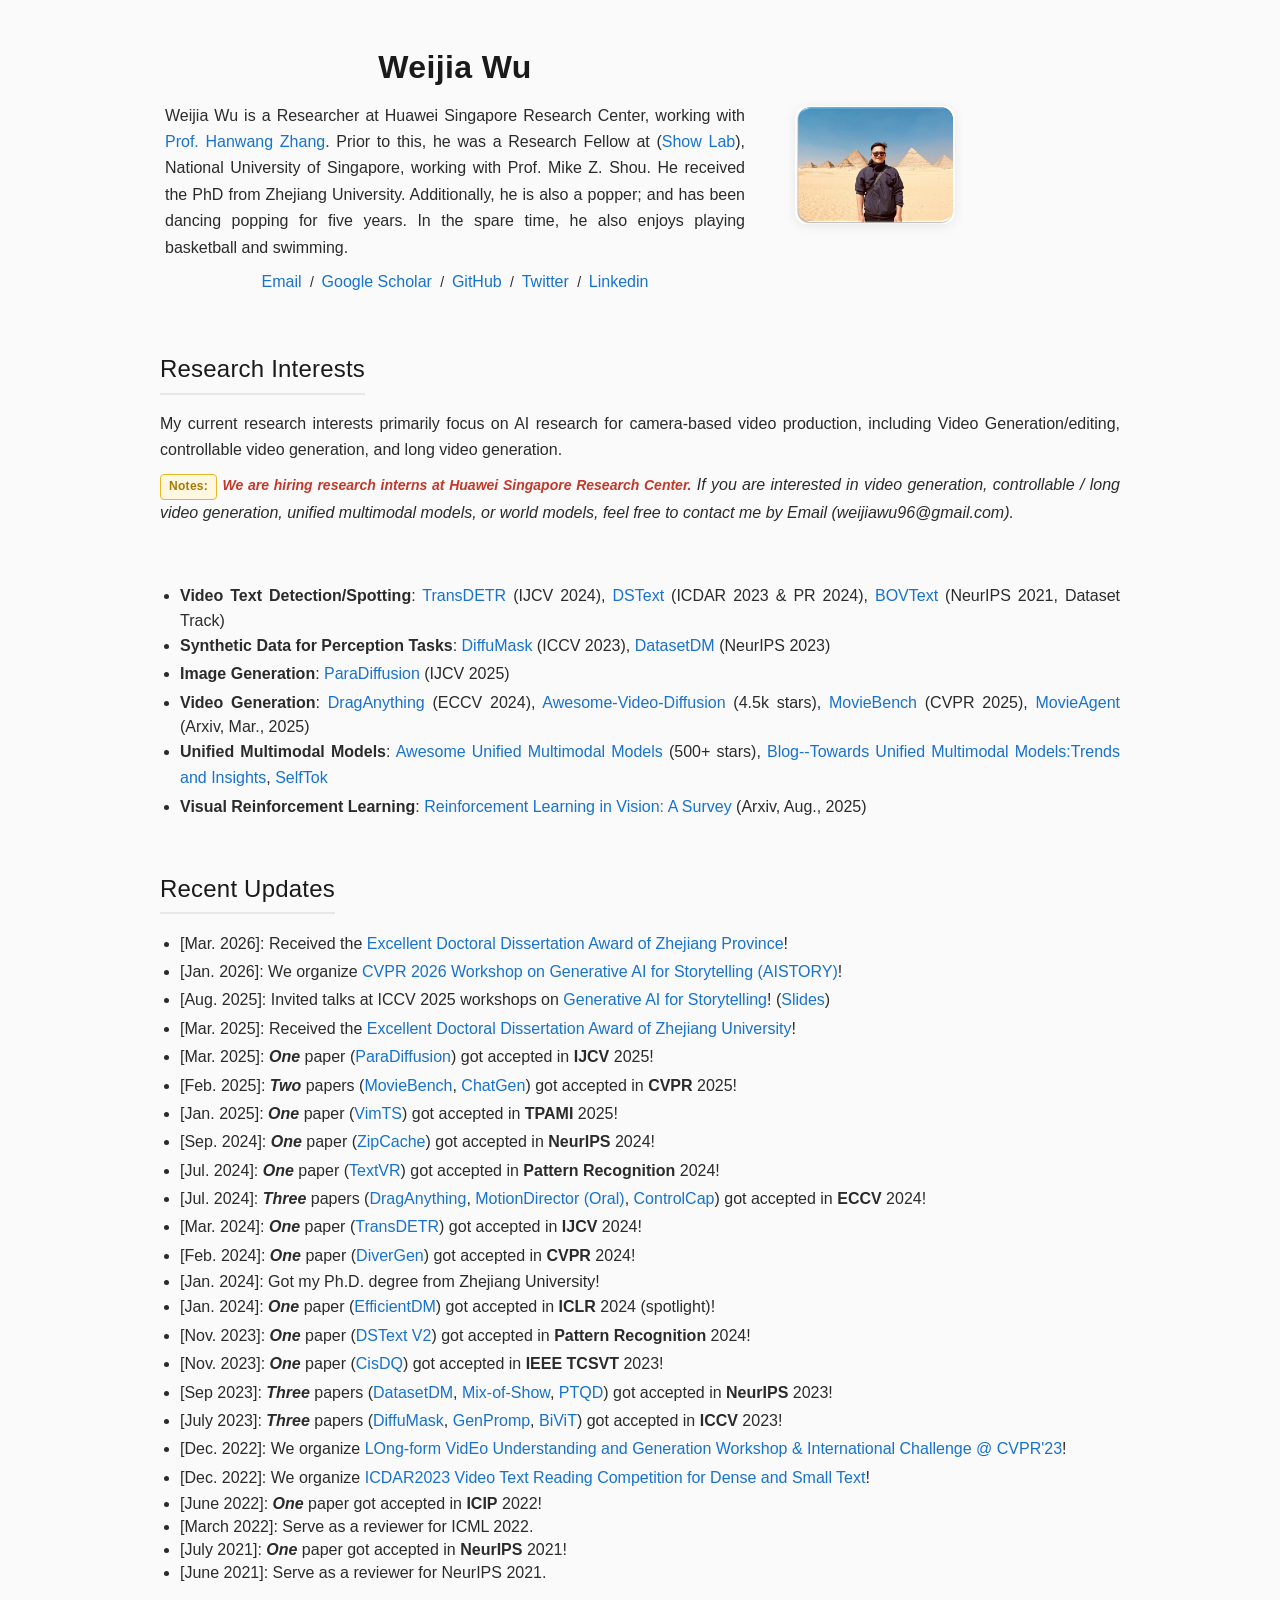
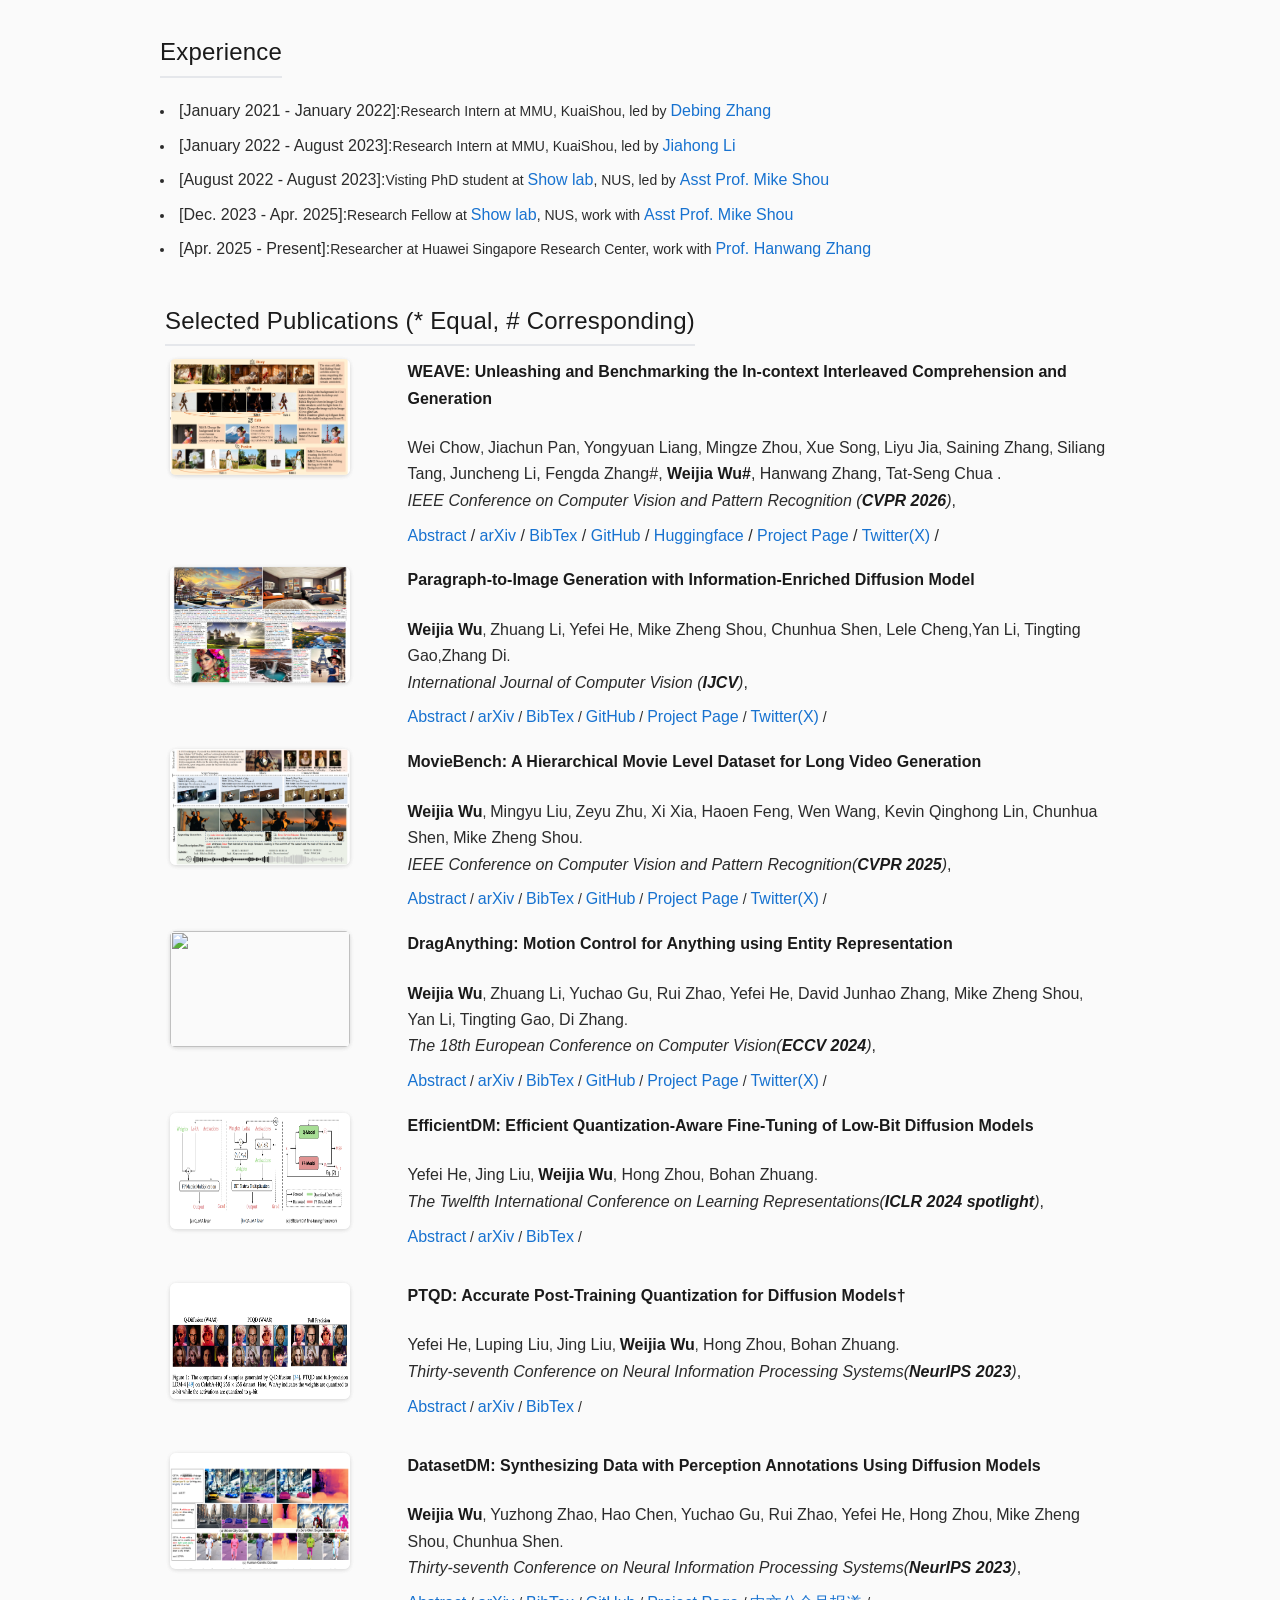
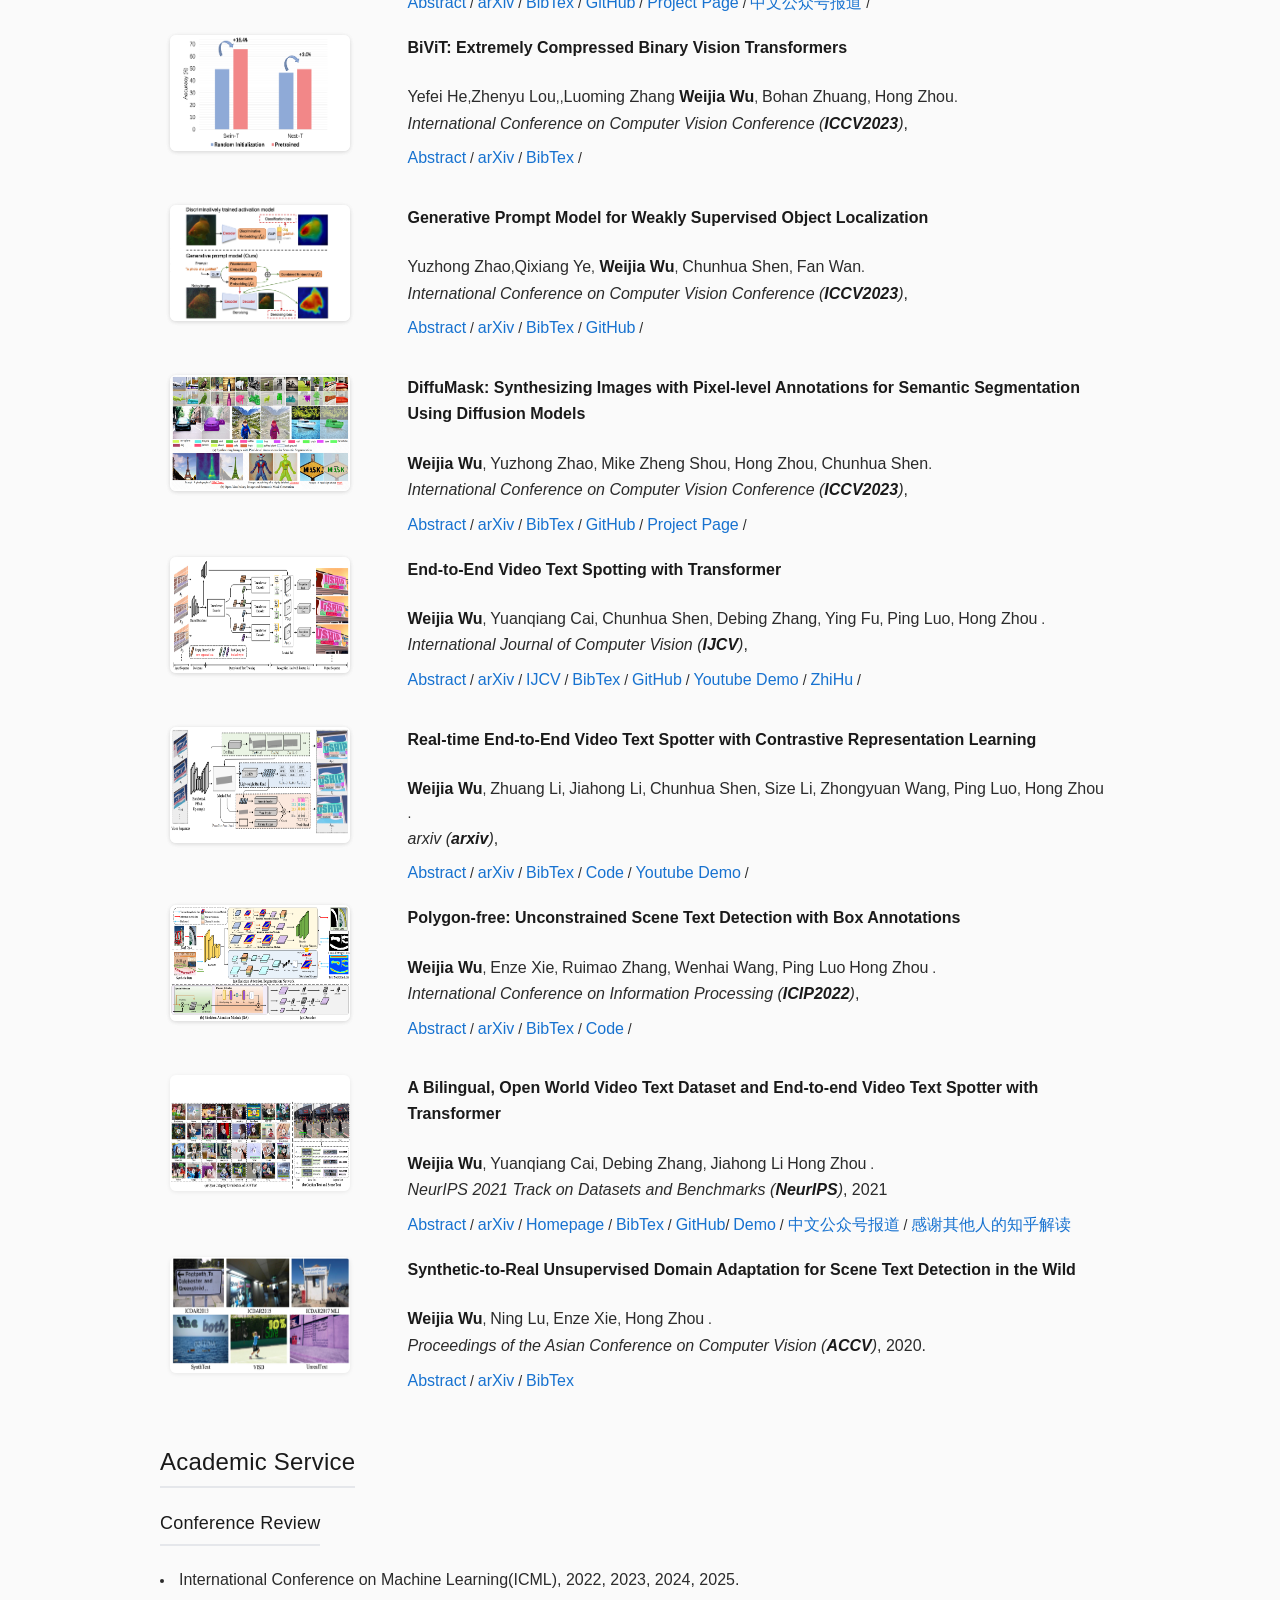
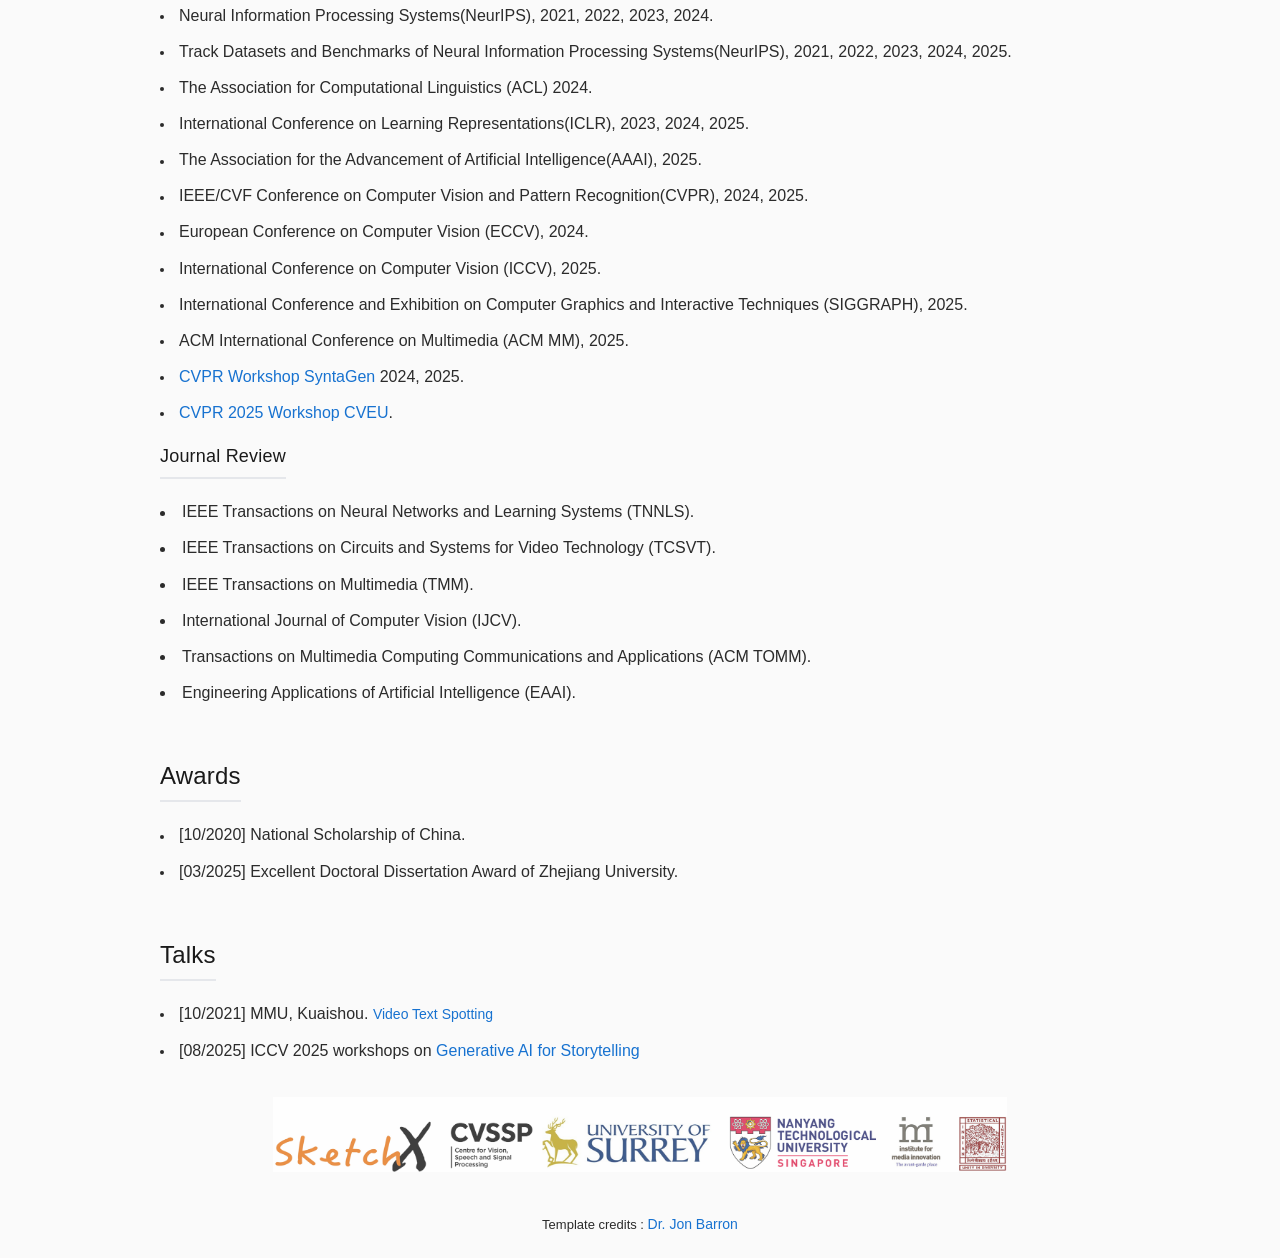
==== commit 08a1419c: "up" ====
--- a/index.html
+++ b/index.html
@@ -13,6 +13,11 @@
     width: 180px;
     height: 116px;
   }
+  /* Compact list spacing for Research Interests / Recent Updates */
+  .compact-list { margin: 4px 0 0 0; padding-left: 20px; }
+  .compact-list li { line-height: 1.32; margin: 0 0 2px 0; padding: 0; }
+  .compact-list li + li { margin-top: 1px; }
+  .hiring-highlight { font-weight: 700; color: #c0392b; }
 </style>
 
 <script>
@@ -96,7 +101,7 @@
                        <a class="button"   style="color:#FFA500"><strong style="font-size:12px">Notes:</strong></a>
                        <em style="font-size:16px;">
                         <!-- Any form of talks and potential research collaboration is welcomed.  -->
-                        We are hiring research interns at Huawei Singapore Research Center. If you are interested in video generation, controllable / long video generation, unified multimodal models, or world models, feel free to contact me by Email (weijiawu96@gmail.com).
+                        <strong class="hiring-highlight">We are hiring research interns at Huawei Singapore Research Center.</strong> If you are interested in video generation, controllable / long video generation, unified multimodal models, or world models, feel free to contact me by Email (weijiawu96@gmail.com).
                         <!-- Thank you. -->
                            <!-- If there are any potential work opportunities in academia or industry, please feel free to contact me by Email(weijiawu96@gmail.com). Thank you. -->
 <!--                          <em style="font-size:16px;"> If you are interested in some potential research collaboration, feel free to contact me by Email(weijiawu@zju.edu.cn)
@@ -120,15 +125,14 @@
                     <td style="padding:20px;width:100%;vertical-align:middle;text-align:justify">
                       <p>
                         <font size="3">
-                          <p>
-                            <li><sup></strong></font></sup><font size=3.5"><b>Video Text Detection/Spotting</b>: <a href="https://arxiv.org/abs/2203.10539" target="_blank" target="_blank"><font size="3">TransDETR</font></a> (IJCV 2024), <a href="https://link.springer.com/chapter/10.1007/978-3-031-41679-8_23" target="_blank" target="_blank"><font size="3">DSText</font></a> (ICDAR 2023 & PR 2024), <a href="https://arxiv.org/abs/2112.04888" target="_blank" target="_blank"><font size="3">BOVText</font></a> (NeurIPS 2021, Dataset Track)</li>
-                            <!-- <li><sup></strong></font></sup><font size=3.5"><b>Video Retrieval</b>: <a href="https://www.sciencedirect.com/science/article/abs/pii/S0031320324005697" target="_blank" target="_blank"><font size="3">TextVR</font></a> (PR 2023) -->
-                            <li><sup></strong></font></sup><font size=3.5"><b>Synthetic Data for Perception Tasks</b>: <a href="https://openaccess.thecvf.com/content/ICCV2023/html/Wu_DiffuMask_Synthesizing_Images_with_Pixel-level_Annotations_for_Semantic_Segmentation_Using_ICCV_2023_paper.html" target="_blank" target="_blank"><font size="3">DiffuMask</font></a> (ICCV 2023), <a href="https://proceedings.neurips.cc/paper_files/paper/2023/hash/ab6e7ad2354f350b451b5a8e14d04f51-Abstract-Conference.html" target="_blank" target="_blank"><font size="3">DatasetDM</font></a> (NeurIPS 2023)</li>
-                            <li><sup></strong></font></sup><font size=3.5"><b>Image Generation</b>: <a href="https://arxiv.org/abs/2311.14284" target="_blank" target="_blank"><font size="3">ParaDiffusion</font></a> (IJCV 2025)
-                            <li><sup></strong></font></sup><font size=3.5"><b>Video Generation</b>: <a href="https://arxiv.org/abs/2403.07420" target="_blank" target="_blank"><font size="3">DragAnything</font></a> (ECCV 2024), <a href="https://github.com/showlab/Awesome-Video-Diffusion" target="_blank" target="_blank"><font size="3">Awesome-Video-Diffusion</font></a> (4.5k stars), <a href="https://weijiawu.github.io/MovieBench/" target="_blank" target="_blank"><font size="3">MovieBench</font></a> (CVPR 2025), <a href="https://weijiawu.github.io/MovieAgent/" target="_blank" target="_blank"><font size="3">MovieAgent</font></a> (Arxiv, Mar., 2025)
-                            <li><sup></strong></font></sup><font size=3.5"><b>Unified Multimodal Models</b>: <a href="https://github.com/showlab/Awesome-Unified-Multimodal-Models" target="_blank" target="_blank"><font size="3">Awesome Unified Multimodal Models</font></a> (500+ stars), <a href="https://d2jud02ci9yv69.cloudfront.net/2025-04-28-unified-models-47/blog/unified-models/" target="_blank" target="_blank"><font size="3">Blog--Towards Unified Multimodal Models:Trends and Insights</font></a> , <a href="https://selftok-team.github.io/report/Selftok.pdf" target="_blank" target="_blank"><font size="3">SelfTok</font></a> 
-                            <li><sup></strong></font></sup><font size=3.5"><b>Visual Reinforcement Learning</b>: <a href="https://arxiv.org/abs/2508.08189" target="_blank" target="_blank"><font size="3">Reinforcement Learning in Vision: A Survey</font></a> (Arxiv, Aug., 2025)
-                      </p>
+                          <ul class="compact-list">
+                            <li><font size=3.5"><b>Video Text Detection/Spotting</b>: <a href="https://arxiv.org/abs/2203.10539" target="_blank"><font size="3">TransDETR</font></a> (IJCV 2024), <a href="https://link.springer.com/chapter/10.1007/978-3-031-41679-8_23" target="_blank"><font size="3">DSText</font></a> (ICDAR 2023 & PR 2024), <a href="https://arxiv.org/abs/2112.04888" target="_blank"><font size="3">BOVText</font></a> (NeurIPS 2021, Dataset Track)</font></li>
+                            <li><font size=3.5"><b>Synthetic Data for Perception Tasks</b>: <a href="https://openaccess.thecvf.com/content/ICCV2023/html/Wu_DiffuMask_Synthesizing_Images_with_Pixel-level_Annotations_for_Semantic_Segmentation_Using_ICCV_2023_paper.html" target="_blank"><font size="3">DiffuMask</font></a> (ICCV 2023), <a href="https://proceedings.neurips.cc/paper_files/paper/2023/hash/ab6e7ad2354f350b451b5a8e14d04f51-Abstract-Conference.html" target="_blank"><font size="3">DatasetDM</font></a> (NeurIPS 2023)</font></li>
+                            <li><font size=3.5"><b>Image Generation</b>: <a href="https://arxiv.org/abs/2311.14284" target="_blank"><font size="3">ParaDiffusion</font></a> (IJCV 2025)</font></li>
+                            <li><font size=3.5"><b>Video Generation</b>: <a href="https://arxiv.org/abs/2403.07420" target="_blank"><font size="3">DragAnything</font></a> (ECCV 2024), <a href="https://github.com/showlab/Awesome-Video-Diffusion" target="_blank"><font size="3">Awesome-Video-Diffusion</font></a> (4.5k stars), <a href="https://weijiawu.github.io/MovieBench/" target="_blank"><font size="3">MovieBench</font></a> (CVPR 2025), <a href="https://weijiawu.github.io/MovieAgent/" target="_blank"><font size="3">MovieAgent</font></a> (Arxiv, Mar., 2025)</font></li>
+                            <li><font size=3.5"><b>Unified Multimodal Models</b>: <a href="https://github.com/showlab/Awesome-Unified-Multimodal-Models" target="_blank"><font size="3">Awesome Unified Multimodal Models</font></a> (500+ stars), <a href="https://d2jud02ci9yv69.cloudfront.net/2025-04-28-unified-models-47/blog/unified-models/" target="_blank"><font size="3">Blog--Towards Unified Multimodal Models:Trends and Insights</font></a>, <a href="https://selftok-team.github.io/report/Selftok.pdf" target="_blank"><font size="3">SelfTok</font></a></font></li>
+                            <li><font size=3.5"><b>Visual Reinforcement Learning</b>: <a href="https://arxiv.org/abs/2508.08189" target="_blank"><font size="3">Reinforcement Learning in Vision: A Survey</font></a> (Arxiv, Aug., 2025)</font></li>
+                          </ul>
 
                       </font>
                       </p>
@@ -145,30 +149,32 @@
                   </heading>
                   <p>
                     <font size="3">
-                            <li><sup></strong></font></sup><font size=3.5">[Mar. 2026]:</font></b> Received the <a href="http://www.grs.zju.edu.cn/2026/0209/c63080a3133840/page.htm" target="_blank" target="_blank"><font size="3">Excellent Doctoral Dissertation Award of Zhejiang Province</font></a>!</li>
-                            <li><sup></strong></font></sup><font size=3.5">[Jan. 2026]:We organize <a href="https://aistory2026.github.io/" target="_blank" target="_blank"><font size="3">CVPR 2026 Workshop on Generative AI for Storytelling (AISTORY)</font></a>!</li>
-                            <li><sup></strong></font></sup><font size=3.5">[Aug. 2025]:</font></b> Invited talks at ICCV 2025 workshops on  <a href="https://aistory2026.github.io/2025.html" target="_blank" target="_blank"><font size="3">Generative AI for Storytelling</font></a>! (<a href="https://docs.google.com/presentation/d/1Sgkym7WrWcj0Ql8xoFOd7wPuhFUY-sK9/edit?usp=sharing&ouid=100558337750729843224&rtpof=true&sd=true" target="_blank" target="_blank"><font size="3">Slides</font></a>)</li>
-                            <li><sup></strong></font></sup><font size=3.5">[Mar. 2025]:</font></b> Received the <a href="https://mp.weixin.qq.com/s/Y414j_lnGX4HchWc_qp3_g" target="_blank" target="_blank"><font size="3">Excellent Doctoral Dissertation Award of Zhejiang University</font></a>!</li>
-                            <li><sup></strong></font></sup><font size=3.5">[Mar. 2025]:</font></b> <i><b>One</b></i> paper(<a href="https://arxiv.org/abs/2311.14284" target="_blank" target="_blank"><font size="3">ParaDiffusion</font></a>) got accepted in <b>IJCV</b> 2025!</li>
-                            <li><sup></strong></font></sup><font size=3.5">[Feb. 2025]:</font></b> <i><b>Two</b></i> paper (<a href="https://weijiawu.github.io/MovieBench/" target="_blank" target="_blank"><font size="3">MovieBench</font></a>, <a href="https://chengyou-jia.github.io/ChatGen-Home/" target="_blank" target="_blank"><font size="3">ChatGen</font></a>) got accepted in <b>CVPR</b> 2025 !</li>
-                            <li><sup></strong></font></sup><font size=3.5">[Jan. 2025]:</font></b> <i><b>One</b></i> paper (<a href="https://arxiv.org/pdf/2404.19652" target="_blank" target="_blank"><font size="3">VimTS</font></a>) got accepted in <b>TPAMI</b> 2025 !</li>
-                            <li><sup></strong></font></sup><font size=3.5">[Sep. 2024]:</font></b> <i><b>One</b></i> paper (<a href="https://openreview.net/pdf?id=5t4ZAkPiJs" target="_blank" target="_blank"><font size="3">ZipCache</font></a>) got accepted in <b>NeurIPS</b> 2024!</li>
-                            <li><sup></strong></font></sup><font size=3.5">[Jul. 2024]:</font></b> <i><b>One</b></i> paper (<a href="https://www.sciencedirect.com/science/article/abs/pii/S0031320324005697?CMX_ID=&SIS_ID=&dgcid=STMJ_219742_AUTH_SERV_PA&utm_acid=259162507&utm_campaign=STMJ_219742_AUTH_SERV_PA&utm_in=DM495864&utm_medium=email&utm_source=AC_" target="_blank" target="_blank"><font size="3">TextVR</font></a>) got accepted in <b>Pattern Recognition</b> 2024!</li>
-                            <li><sup></strong></font></sup><font size=3.5">[Jul. 2024]:</font></b> <i><b>Three</b></i> papers (<a href="https://arxiv.org/abs/2403.07420" target="_blank" target="_blank"><font size="3">DragAnything</font></a>, <a href="https://arxiv.org/abs/2310.08465" target="_blank" target="_blank"><font size="3">MotionDirector (Oral)</font></a>, <a href="https://arxiv.org/abs/2401.17910" target="_blank" target="_blank"><font size="3">ControlCap</font></a>) got accepted in <b>ECCV</b> 2024!</li>
-                            <li><sup></strong></font></sup><font size=3.5">[Mar. 2024]:</font></b> <i><b>One</b></i> paper(<a href="https://arxiv.org/abs/2203.10539" target="_blank" target="_blank"><font size="3">TransDETR</font></a>) got accepted in <b>IJCV</b> 2024!</li>
-                            <li><sup></strong></font></sup><font size=3.5">[Feb. 2024]:</font></b> <i><b>One</b></i> paper (<a href="https://openaccess.thecvf.com/content/CVPR2024/html/Fan_DiverGen_Improving_Instance_Segmentation_by_Learning_Wider_Data_Distribution_with_CVPR_2024_paper.html" target="_blank" target="_blank"><font size="3">DiverGen</font></a>) got accepted in <b>CVPR</b> 2024!</li>
-                            <li><sup></strong></font></sup><font size=3.5">[Jan. 2024]:</font></b> Got my Ph.D. degree from Zhejiang University!</li>
-                            <li><sup></strong></font></sup><font size=3.5">[Jan. 2024]:</font></b> <i><b>One</b></i> paper (<a href="https://arxiv.org/pdf/2305.10657.pdf" target="_blank" target="_blank"><font size="3">EfficientDM</font></a>) got accepted in <b>ICLR</b> 2024 (spotlight)!</li>
-                            <li><sup></strong></font></sup><font size=3.5">[Nov. 2023]:</font></b> <i><b>One</b></i> paper (<a href="https://www.sciencedirect.com/science/article/abs/pii/S0031320323008749" target="_blank" target="_blank"><font size="3">DSText V2</font></a>) got accepted in <b>Pattern Recognition</b> 2024!</li>
-                            <li><sup></strong></font></sup><font size=3.5">[Nov. 2023]:</font></b> <i><b>One</b></i> paper (<a href="https://arxiv.org/abs/2311.17450" target="_blank" target="_blank"><font size="3">CisDQ</font></a>) got accepted in <b>IEEE TCSVT</b> 2023!</li>
-                            <li><sup></strong></font></sup><font size=3.5">[Sep 2023]:</font></b> <i><b>Three</b></i> papers (<a href="https://arxiv.org/abs/2308.06160" target="_blank" target="_blank"><font size="3">DatasetDM</font></a>, <a href="https://arxiv.org/abs/2305.18292" target="_blank" target="_blank"><font size="3">Mix-of-Show</font></a>, <a href="https://proceedings.neurips.cc/paper_files/paper/2023/hash/2aab8a76c7e761b66eccaca0927787de-Abstract-Conference.html" target="_blank" target="_blank"><font size="3">PTQD</font></a>) got accepted in <b>NeurIPS</b> 2023!</li>
-                            <li><sup></strong></font></sup><font size=3.5">[July 2023]:</font></b> <i><b>Three</b></i> papers (<a href="https://arxiv.org/abs/2303.11681" target="_blank" target="_blank"><font size="3">DiffuMask</font></a>, <a href="https://openaccess.thecvf.com/content/ICCV2023/html/Zhao_Generative_Prompt_Model_for_Weakly_Supervised_Object_Localization_ICCV_2023_paper.html" target="_blank" target="_blank"><font size="3">GenPromp</font></a>, <a href="https://openaccess.thecvf.com/content/ICCV2023/html/He_BiViT_Extremely_Compressed_Binary_Vision_Transformers_ICCV_2023_paper.html" target="_blank" target="_blank"><font size="3">BiViT</font></a>) got accepted in <b>ICCV</b> 2023!</li>
-                            <li><sup></strong></font></sup><font size=3.5">[Dec. 2022]:We organize <a href="https://sites.google.com/view/loveucvpr23/home" target="_blank" target="_blank"><font size="3">LOng-form VidEo Understanding and Generation Workshop & International Challenge @ CVPR'23</font></a>!</li>
-                            <li><sup></strong></font></sup><font size=3.5">[Dec. 2022]:We organize <a href="https://rrc.cvc.uab.es/?ch=22&com=introduction" target="_blank" target="_blank"><font size="3">ICDAR2023 Video Text Reading Competition for Dense and Small Text</font></a>!</li>
-							<li><sup></strong></font></sup><font size=3.5">[June 2022]:</font></b> <i><b>One</b></i> paper got accepted in <b>ICIP</b> 2022!</li>
-							<li><sup></strong></font></sup><font size=3.5">[March 2022]:</font></b><i><b></b></i>Serve as a reviewer for ICML2022.</li>
-                        	<li><sup></strong></font></sup><font size=3.5">[July 2021]:</font></b> <i><b>One</b></i> paper got accepted in <b>NeurIPS</b> 2021!!</li>
-							<li><sup></strong></font></sup><font size=3.5">[June 2021]:</font></b><i><b></b></i>Serve as a reviewer for NeurIPS2021.</li>
+                          <ul class="compact-list">
+                            <li><font size=3.5">[Mar. 2026]: Received the <a href="http://www.grs.zju.edu.cn/2026/0209/c63080a3133840/page.htm" target="_blank"><font size="3">Excellent Doctoral Dissertation Award of Zhejiang Province</font></a>!</font></li>
+                            <li><font size=3.5">[Jan. 2026]: We organize <a href="https://aistory2026.github.io/" target="_blank"><font size="3">CVPR 2026 Workshop on Generative AI for Storytelling (AISTORY)</font></a>!</font></li>
+                            <li><font size=3.5">[Aug. 2025]: Invited talks at ICCV 2025 workshops on <a href="https://aistory2026.github.io/2025.html" target="_blank"><font size="3">Generative AI for Storytelling</font></a>! (<a href="https://docs.google.com/presentation/d/1Sgkym7WrWcj0Ql8xoFOd7wPuhFUY-sK9/edit?usp=sharing&ouid=100558337750729843224&rtpof=true&sd=true" target="_blank"><font size="3">Slides</font></a>)</font></li>
+                            <li><font size=3.5">[Mar. 2025]: Received the <a href="https://mp.weixin.qq.com/s/Y414j_lnGX4HchWc_qp3_g" target="_blank"><font size="3">Excellent Doctoral Dissertation Award of Zhejiang University</font></a>!</font></li>
+                            <li><font size=3.5">[Mar. 2025]: <i><b>One</b></i> paper (<a href="https://arxiv.org/abs/2311.14284" target="_blank"><font size="3">ParaDiffusion</font></a>) got accepted in <b>IJCV</b> 2025!</font></li>
+                            <li><font size=3.5">[Feb. 2025]: <i><b>Two</b></i> papers (<a href="https://weijiawu.github.io/MovieBench/" target="_blank"><font size="3">MovieBench</font></a>, <a href="https://chengyou-jia.github.io/ChatGen-Home/" target="_blank"><font size="3">ChatGen</font></a>) got accepted in <b>CVPR</b> 2025!</font></li>
+                            <li><font size=3.5">[Jan. 2025]: <i><b>One</b></i> paper (<a href="https://arxiv.org/pdf/2404.19652" target="_blank"><font size="3">VimTS</font></a>) got accepted in <b>TPAMI</b> 2025!</font></li>
+                            <li><font size=3.5">[Sep. 2024]: <i><b>One</b></i> paper (<a href="https://openreview.net/pdf?id=5t4ZAkPiJs" target="_blank"><font size="3">ZipCache</font></a>) got accepted in <b>NeurIPS</b> 2024!</font></li>
+                            <li><font size=3.5">[Jul. 2024]: <i><b>One</b></i> paper (<a href="https://www.sciencedirect.com/science/article/abs/pii/S0031320324005697" target="_blank"><font size="3">TextVR</font></a>) got accepted in <b>Pattern Recognition</b> 2024!</font></li>
+                            <li><font size=3.5">[Jul. 2024]: <i><b>Three</b></i> papers (<a href="https://arxiv.org/abs/2403.07420" target="_blank"><font size="3">DragAnything</font></a>, <a href="https://arxiv.org/abs/2310.08465" target="_blank"><font size="3">MotionDirector (Oral)</font></a>, <a href="https://arxiv.org/abs/2401.17910" target="_blank"><font size="3">ControlCap</font></a>) got accepted in <b>ECCV</b> 2024!</font></li>
+                            <li><font size=3.5">[Mar. 2024]: <i><b>One</b></i> paper (<a href="https://arxiv.org/abs/2203.10539" target="_blank"><font size="3">TransDETR</font></a>) got accepted in <b>IJCV</b> 2024!</font></li>
+                            <li><font size=3.5">[Feb. 2024]: <i><b>One</b></i> paper (<a href="https://openaccess.thecvf.com/content/CVPR2024/html/Fan_DiverGen_Improving_Instance_Segmentation_by_Learning_Wider_Data_Distribution_with_CVPR_2024_paper.html" target="_blank"><font size="3">DiverGen</font></a>) got accepted in <b>CVPR</b> 2024!</font></li>
+                            <li><font size=3.5">[Jan. 2024]: Got my Ph.D. degree from Zhejiang University!</font></li>
+                            <li><font size=3.5">[Jan. 2024]: <i><b>One</b></i> paper (<a href="https://arxiv.org/pdf/2305.10657.pdf" target="_blank"><font size="3">EfficientDM</font></a>) got accepted in <b>ICLR</b> 2024 (spotlight)!</font></li>
+                            <li><font size=3.5">[Nov. 2023]: <i><b>One</b></i> paper (<a href="https://www.sciencedirect.com/science/article/abs/pii/S0031320323008749" target="_blank"><font size="3">DSText V2</font></a>) got accepted in <b>Pattern Recognition</b> 2024!</font></li>
+                            <li><font size=3.5">[Nov. 2023]: <i><b>One</b></i> paper (<a href="https://arxiv.org/abs/2311.17450" target="_blank"><font size="3">CisDQ</font></a>) got accepted in <b>IEEE TCSVT</b> 2023!</font></li>
+                            <li><font size=3.5">[Sep 2023]: <i><b>Three</b></i> papers (<a href="https://arxiv.org/abs/2308.06160" target="_blank"><font size="3">DatasetDM</font></a>, <a href="https://arxiv.org/abs/2305.18292" target="_blank"><font size="3">Mix-of-Show</font></a>, <a href="https://proceedings.neurips.cc/paper_files/paper/2023/hash/2aab8a76c7e761b66eccaca0927787de-Abstract-Conference.html" target="_blank"><font size="3">PTQD</font></a>) got accepted in <b>NeurIPS</b> 2023!</font></li>
+                            <li><font size=3.5">[July 2023]: <i><b>Three</b></i> papers (<a href="https://arxiv.org/abs/2303.11681" target="_blank"><font size="3">DiffuMask</font></a>, <a href="https://openaccess.thecvf.com/content/ICCV2023/html/Zhao_Generative_Prompt_Model_for_Weakly_Supervised_Object_Localization_ICCV_2023_paper.html" target="_blank"><font size="3">GenPromp</font></a>, <a href="https://openaccess.thecvf.com/content/ICCV2023/html/He_BiViT_Extremely_Compressed_Binary_Vision_Transformers_ICCV_2023_paper.html" target="_blank"><font size="3">BiViT</font></a>) got accepted in <b>ICCV</b> 2023!</font></li>
+                            <li><font size=3.5">[Dec. 2022]: We organize <a href="https://sites.google.com/view/loveucvpr23/home" target="_blank"><font size="3">LOng-form VidEo Understanding and Generation Workshop & International Challenge @ CVPR'23</font></a>!</font></li>
+                            <li><font size=3.5">[Dec. 2022]: We organize <a href="https://rrc.cvc.uab.es/?ch=22&com=introduction" target="_blank"><font size="3">ICDAR2023 Video Text Reading Competition for Dense and Small Text</font></a>!</font></li>
+                            <li><font size=3.5">[June 2022]: <i><b>One</b></i> paper got accepted in <b>ICIP</b> 2022!</font></li>
+                            <li><font size=3.5">[March 2022]: Serve as a reviewer for ICML 2022.</font></li>
+                            <li><font size=3.5">[July 2021]: <i><b>One</b></i> paper got accepted in <b>NeurIPS</b> 2021!</font></li>
+                            <li><font size=3.5">[June 2021]: Serve as a reviewer for NeurIPS 2021.</font></li>
+                          </ul>
 
 
 
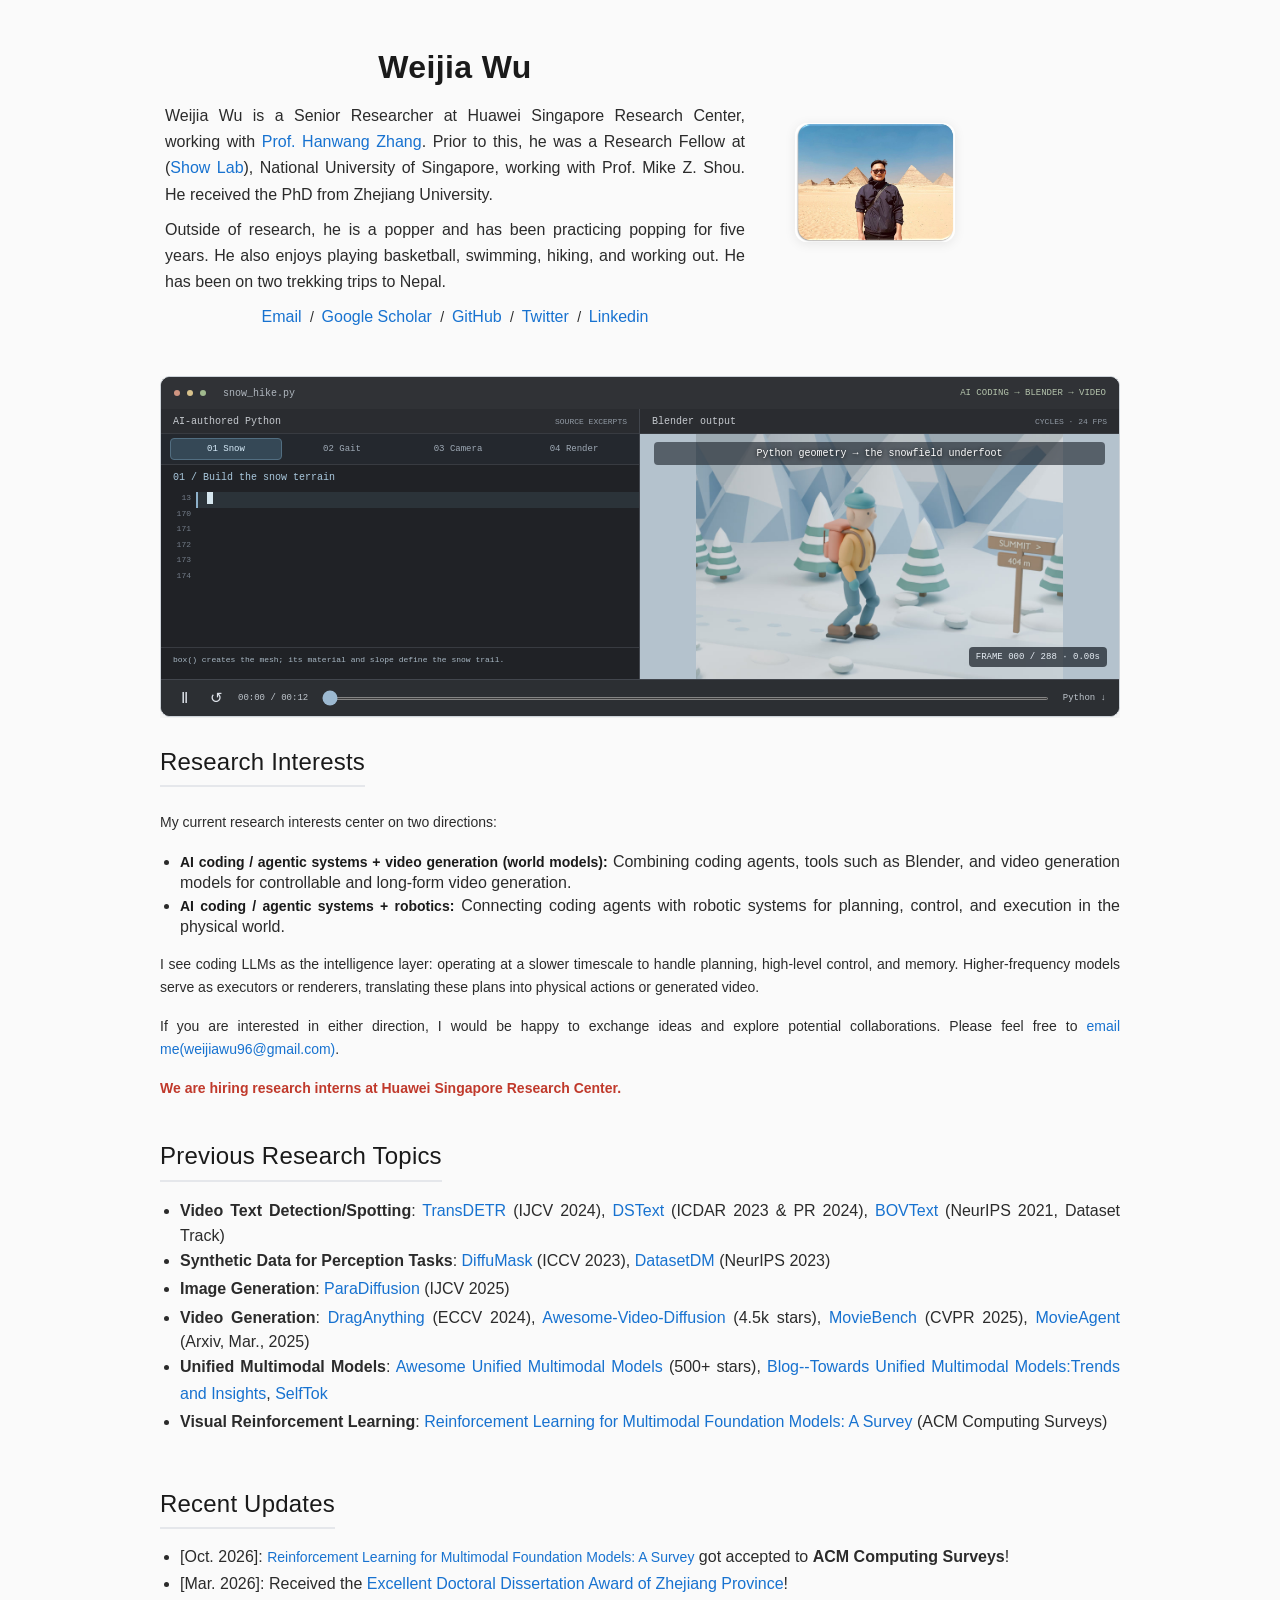
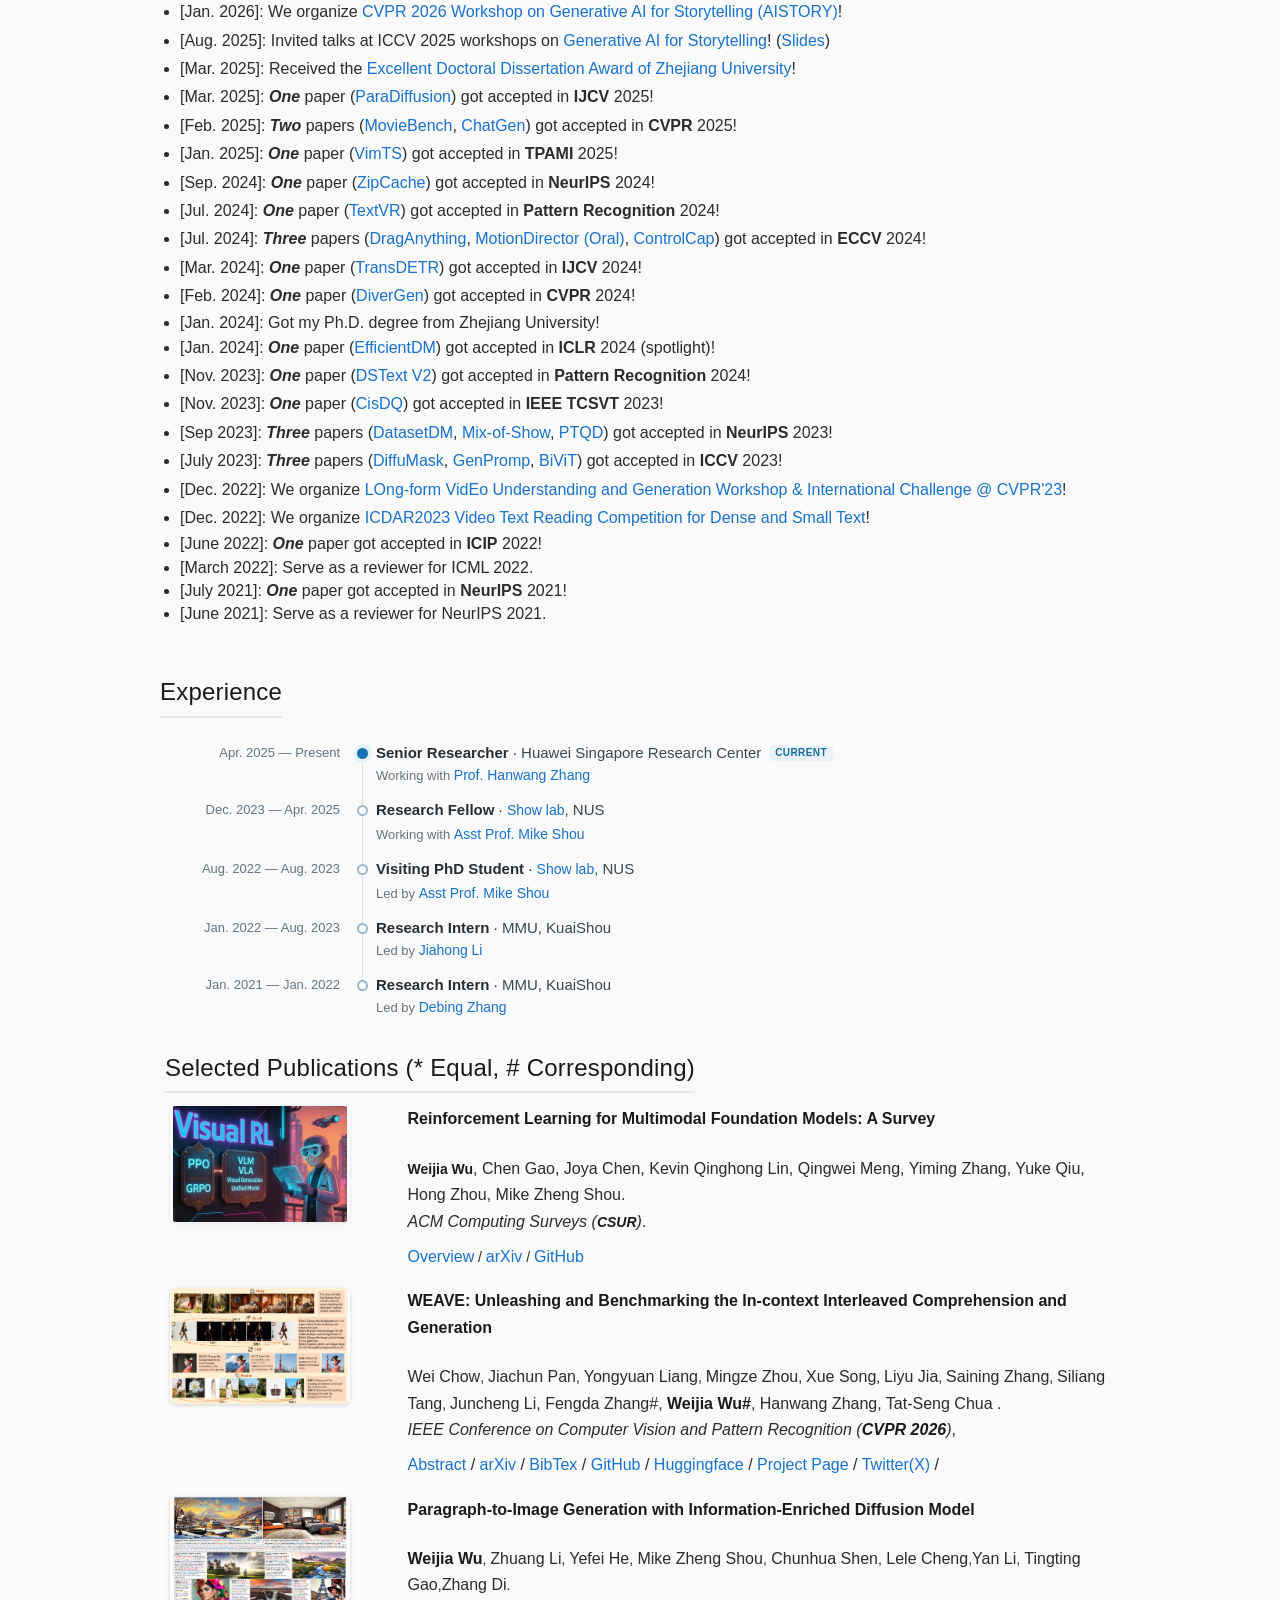
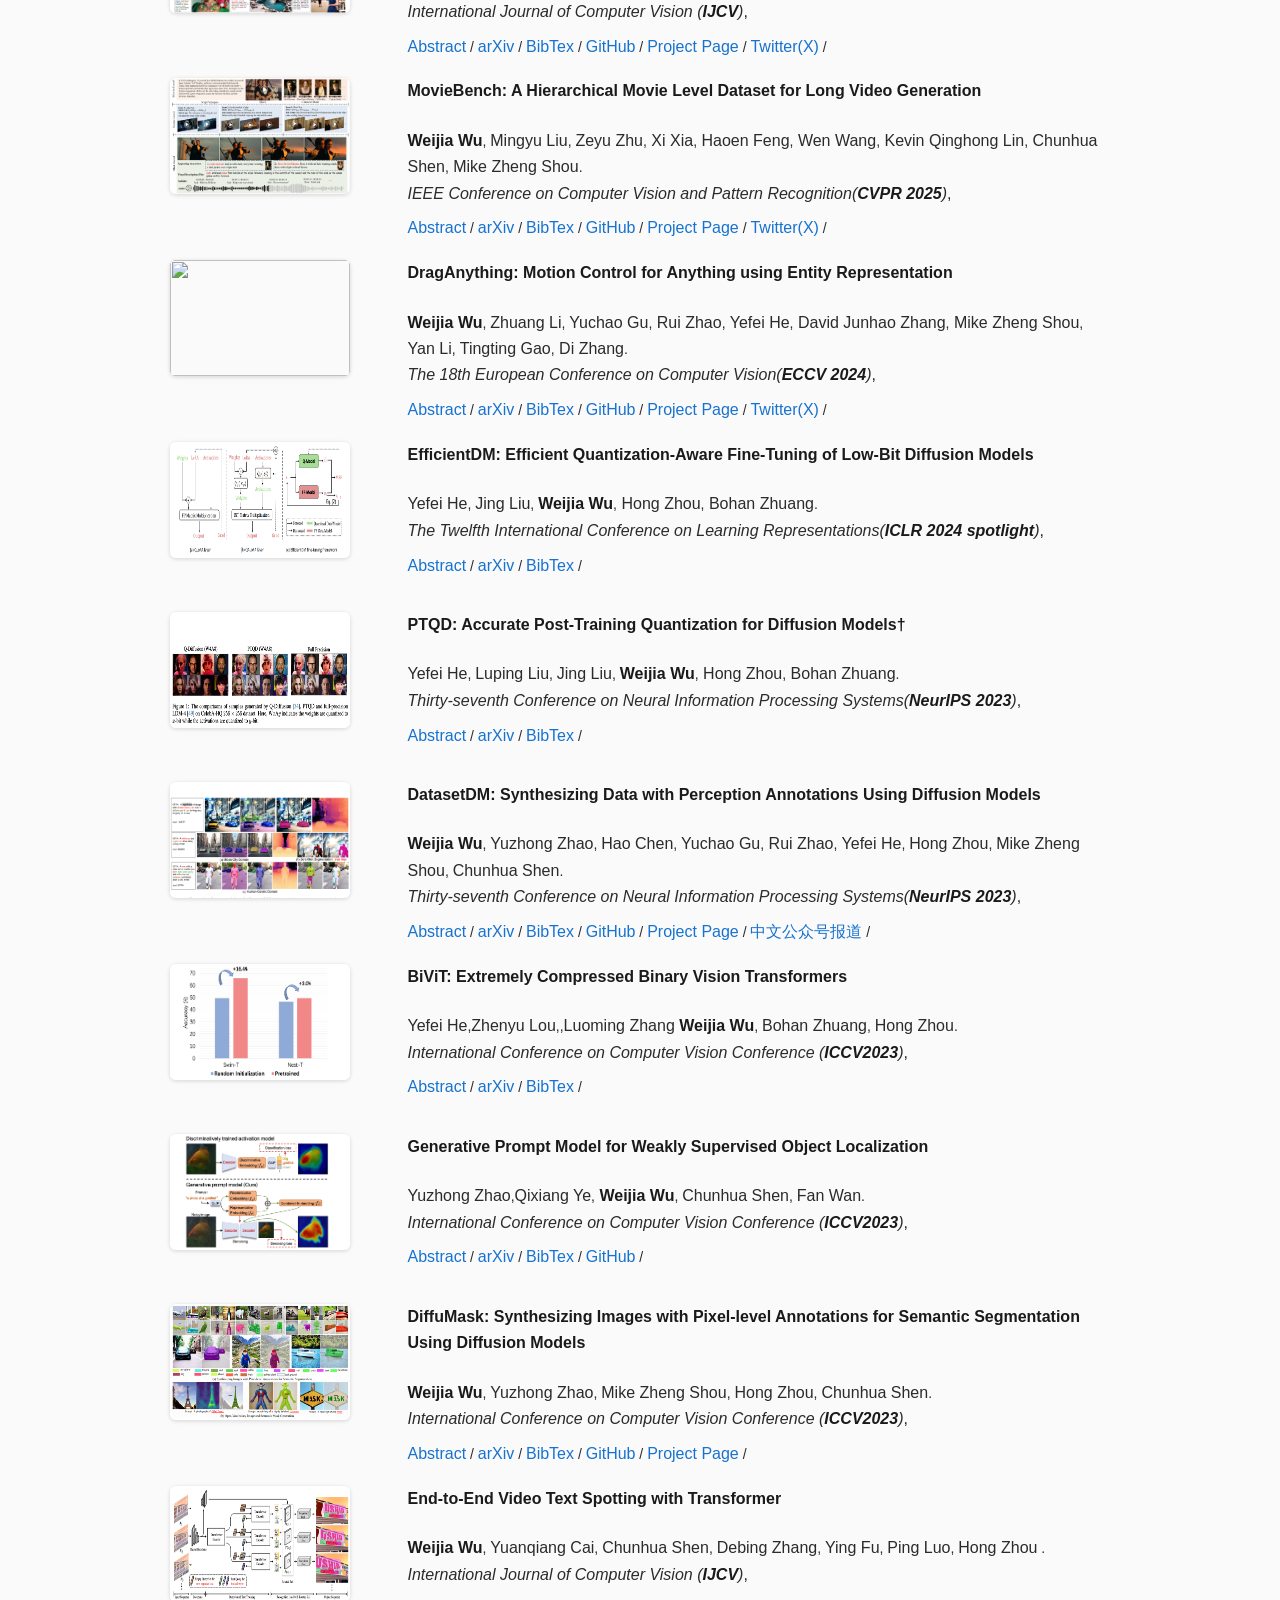
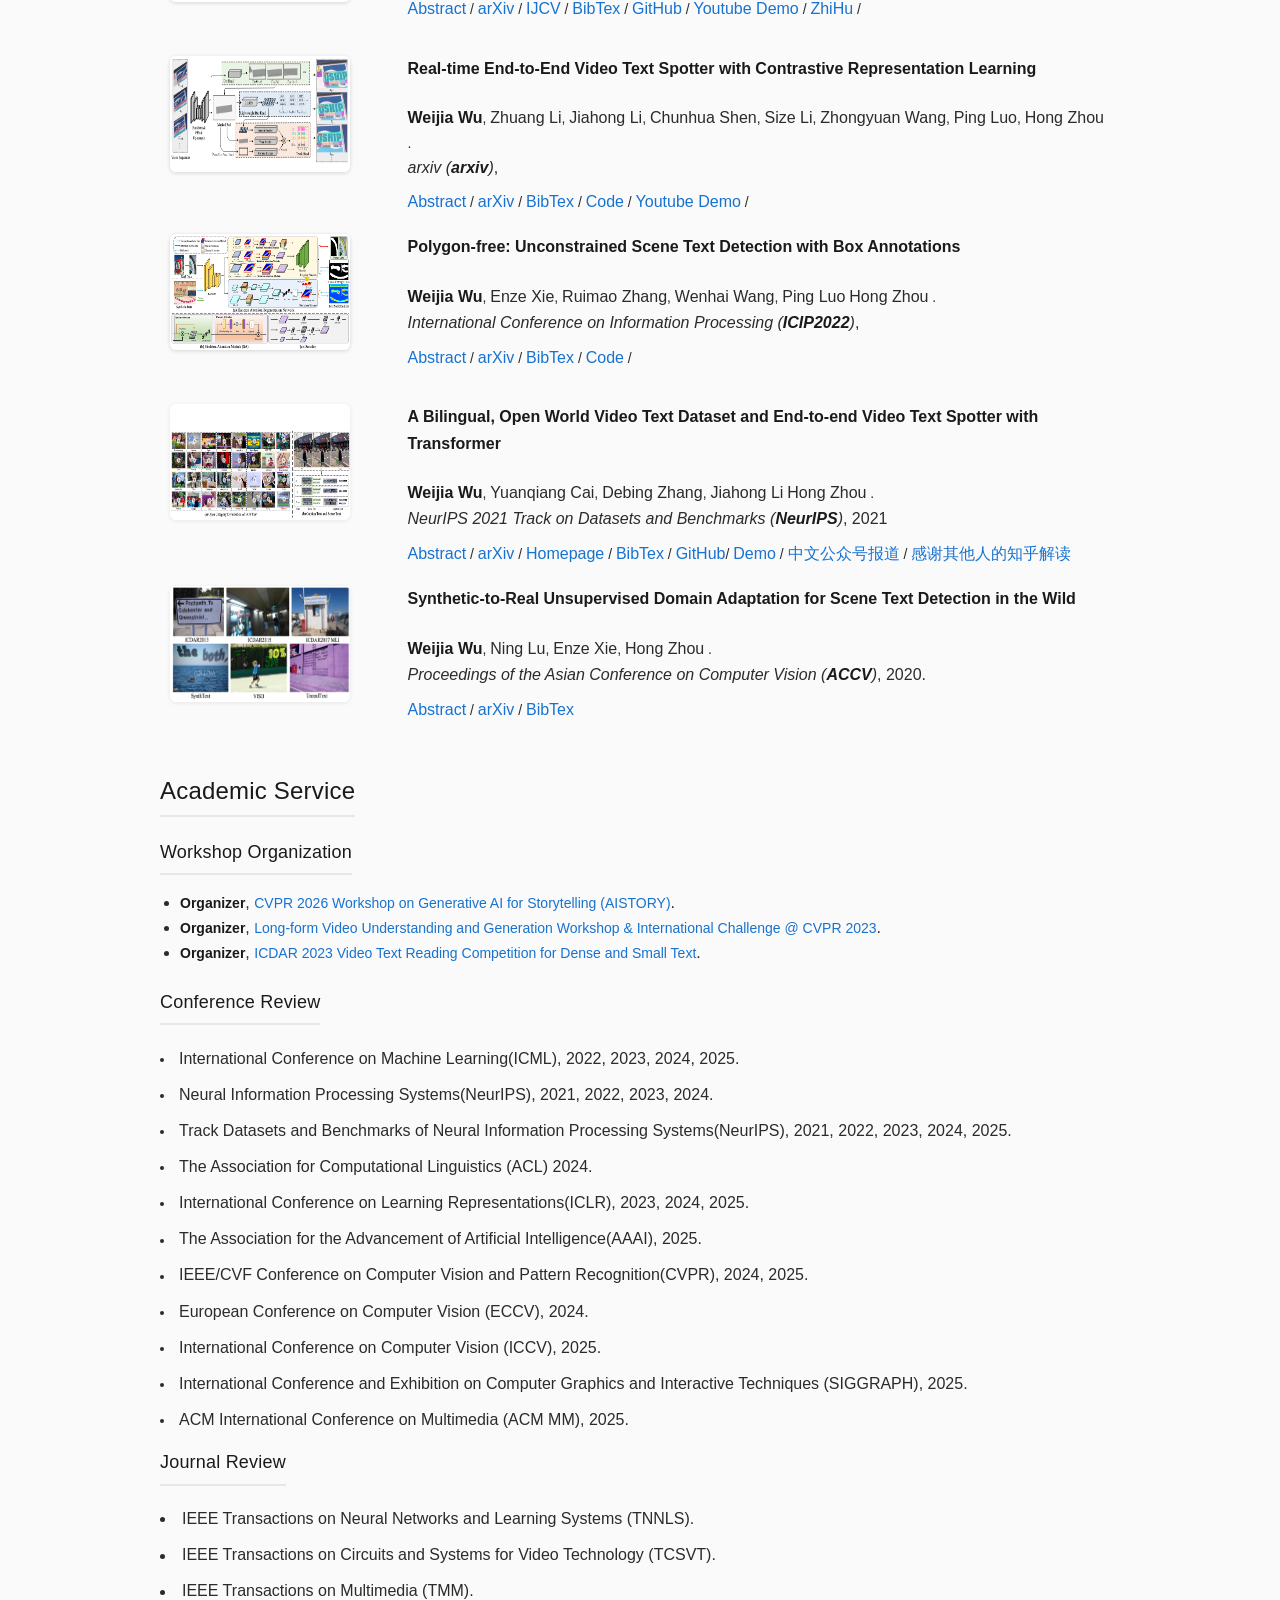
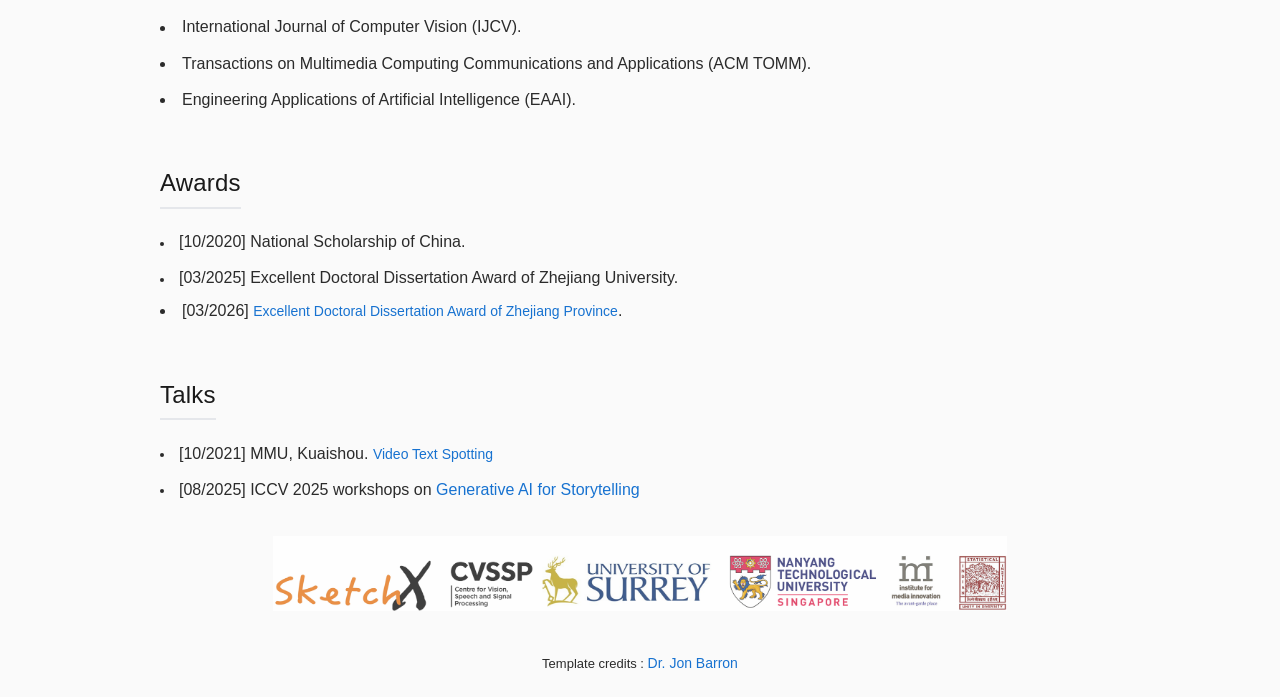
==== commit 80916e02: "Update research profile and add synchronized Blender hiking demo" ====
--- a/index.html
+++ b/index.html
@@ -18,6 +18,29 @@
   .compact-list li { line-height: 1.32; margin: 0 0 2px 0; padding: 0; }
   .compact-list li + li { margin-top: 1px; }
   .hiring-highlight { font-weight: 700; color: #c0392b; }
+
+  /* Experience timeline: scoped to preserve the rest of the original template. */
+  .experience-timeline { list-style:none; margin:16px 0 0; padding:0; text-align:left; }
+  .experience-timeline > li { position:relative; display:grid; grid-template-columns:180px minmax(0,1fr); gap:36px; margin:0; padding:0 0 12px; }
+  .experience-timeline > li::before { content:""; position:absolute; left:197px; top:6px; width:11px; height:11px; box-sizing:border-box; border:2px solid #9bb7cd; border-radius:50%; background:#fff; z-index:1; }
+  .experience-timeline > li::after { content:""; position:absolute; left:202px; top:17px; bottom:-6px; width:1px; background:#d7e2eb; }
+  .experience-timeline > li:last-child { padding-bottom:0; }
+  .experience-timeline > li:last-child::after { display:none; }
+  .experience-timeline > li.is-current::before { border-color:#1772ad; background:#1772ad; box-shadow:0 0 0 4px #e7f1f8; }
+  .experience-date { padding-top:1px; color:#637483; font-size:13px; line-height:1.5; text-align:right; }
+  .experience-summary { margin:0; font-size:15px; line-height:1.4; }
+  .experience-role { color:#262d33; font-size:15px; font-weight:700; }
+  .experience-org { color:#394750; font-size:15px; }
+  .experience-note { margin:1px 0 0; color:#68737b; font-size:13px; line-height:1.4; }
+  .experience-current { display:inline-block; margin-left:8px; padding:1px 6px; border-radius:4px; color:#176b9c; background:#eaf3f9; font-size:10px; font-weight:600; vertical-align:2px; letter-spacing:.04em; }
+  @media (max-width:600px) {
+    .experience-timeline { margin-top:14px; max-width:calc(100vw - 56px); }
+    .experience-timeline > li { grid-template-columns:minmax(0,1fr); gap:2px; padding:0 0 12px 26px; }
+    .experience-timeline > li::before { left:0; top:5px; }
+    .experience-timeline > li::after { left:5px; top:16px; bottom:-5px; }
+    .experience-date { padding-top:0; text-align:left; font-size:12px; }
+    .experience-summary, .experience-role, .experience-org { font-size:14px; }
+  }
 </style>
 
 <script>
@@ -52,7 +75,11 @@
               </p>
 
               <p style="text-align:justify"><font size="3">
-                  Weijia Wu is a Researcher at Huawei Singapore Research Center, working with <a href="https://personal.ntu.edu.sg/hanwangzhang/" target="_blank"><font size="3">Prof. Hanwang Zhang</font></a>. Prior to this, he was a Research Fellow at (<a href="https://sites.google.com/view/showlab" target="_blank"><font size="3">Show Lab</font></a>), National University of Singapore, working with Prof. Mike Z. Shou. He received the PhD from Zhejiang University. Additionally, he is also a popper; and has been dancing popping for five years. In the spare time, he also enjoys playing basketball and swimming.
+                  Weijia Wu is a Senior Researcher at Huawei Singapore Research Center, working with <a href="https://personal.ntu.edu.sg/hanwangzhang/" target="_blank"><font size="3">Prof. Hanwang Zhang</font></a>. Prior to this, he was a Research Fellow at (<a href="https://sites.google.com/view/showlab" target="_blank"><font size="3">Show Lab</font></a>), National University of Singapore, working with Prof. Mike Z. Shou. He received the PhD from Zhejiang University.
+                </font></p>
+
+              <p style="text-align:justify"><font size="3">
+                  Outside of research, he is a popper and has been practicing popping for five years. He also enjoys playing basketball, swimming, hiking, and working out. He has been on two trekking trips to Nepal.
                 </font></p>
    
 
@@ -78,51 +105,44 @@
 
 
         </tbody></table>
-        
-
-
-        <table
-            style="width:100%;border:0px;border-spacing:0px;border-collapse:separate;margin-right:auto;margin-left:auto;">
-            <tbody>
-              <tr>
-                <td style="padding:20px;width:100%;vertical-align:middle;text-align:justify">
+        <style>
+          .research-showcase { margin:12px 20px 4px; }
+          .hiking-embed { display:block; width:100%; height:342px; margin:0 0 24px; border:0; }
+          .research-interests { min-width:0; text-align:justify; }
+          .research-interests .research-copy { font-size:16px; line-height:1.6; }
+          .research-copy p { margin:16px 0; }
+          @media (max-width:656px) {
+            .research-showcase { max-width:calc(100vw - 56px); }
+            .hiking-embed { height:582px; }
+          }
+        </style>
+        <div class="research-showcase">
+          <iframe class="hiking-embed" src="hiking-demo.html?v=9" title="Hiking coding animation" loading="lazy" allow="autoplay"></iframe>
+          <section class="research-interests" aria-label="Research Interests">
                   <heading>
                     <font size="5">Research Interests</font>
                   </heading>
-                  <p>
-                    <font size="3">
-                      <p>
-<!--                      My research focus is broadly centered around scene text detection and recognition, video-and-language tasks(text-based video retrieval, video text tracking and spotting,-->
-<!--					  text-based visual question answering).-->
-                      
-                      My current research interests primarily focus on AI research for camera-based video production, including Video Generation/editing, controllable video generation, and long video generation.
-
-                  <p>
-                       <a class="button"   style="color:#FFA500"><strong style="font-size:12px">Notes:</strong></a>
-                       <em style="font-size:16px;">
-                        <!-- Any form of talks and potential research collaboration is welcomed.  -->
-                        <strong class="hiring-highlight">We are hiring research interns at Huawei Singapore Research Center.</strong> If you are interested in video generation, controllable / long video generation, unified multimodal models, or world models, feel free to contact me by Email (weijiawu96@gmail.com).
-                        <!-- Thank you. -->
-                           <!-- If there are any potential work opportunities in academia or industry, please feel free to contact me by Email(weijiawu96@gmail.com). Thank you. -->
-<!--                          <em style="font-size:16px;"> If you are interested in some potential research collaboration, feel free to contact me by Email(weijiawu@zju.edu.cn)
-                            . Most importantly, I would
-                            be happy to collaborate with some really self-motivated and enthusiastic undergraduate or post-graduate
-                            students who have intention to pursue MS/Ph.D. in future.-->
-                  </p>
-
-                  </font>
-                  </p>
-                </td>
-              </tr>
-            </tbody>
-
-            
-            
+                  <div class="research-copy">
+                    <p>My current research interests center on two directions:</p>
+                    <ul class="compact-list">
+                      <li><strong>AI coding / agentic systems + video generation (world models):</strong> Combining coding agents, tools such as Blender, and video generation models for controllable and long-form video generation.</li>
+                      <li><strong>AI coding / agentic systems + robotics:</strong> Connecting coding agents with robotic systems for planning, control, and execution in the physical world.</li>
+                    </ul>
+                    <p>I see coding LLMs as the intelligence layer: operating at a slower timescale to handle planning, high-level control, and memory. Higher-frequency models serve as executors or renderers, translating these plans into physical actions or generated video.</p>
+                    <p>If you are interested in either direction, I would be happy to exchange ideas and explore potential collaborations. Please feel free to <a href="mailto:weijiawu96@gmail.com">email me(weijiawu96@gmail.com)</a>.</p>
+                    <p><strong class="hiring-highlight">We are hiring research interns at Huawei Singapore Research Center.</strong></p>
+                  </div>
+          </section>
+        </div>
+
             <table
                 style="width:100%;border:0px;border-spacing:0px;border-collapse:separate;margin-right:auto;margin-left:auto;">
                 <tbody>
                   <tr>
                     <td style="padding:20px;width:100%;vertical-align:middle;text-align:justify">
+                      <heading>
+                        <font size="5">Previous Research Topics</font>
+                      </heading>
                       <p>
                         <font size="3">
                           <ul class="compact-list">
@@ -131,7 +151,7 @@
                             <li><font size=3.5"><b>Image Generation</b>: <a href="https://arxiv.org/abs/2311.14284" target="_blank"><font size="3">ParaDiffusion</font></a> (IJCV 2025)</font></li>
                             <li><font size=3.5"><b>Video Generation</b>: <a href="https://arxiv.org/abs/2403.07420" target="_blank"><font size="3">DragAnything</font></a> (ECCV 2024), <a href="https://github.com/showlab/Awesome-Video-Diffusion" target="_blank"><font size="3">Awesome-Video-Diffusion</font></a> (4.5k stars), <a href="https://weijiawu.github.io/MovieBench/" target="_blank"><font size="3">MovieBench</font></a> (CVPR 2025), <a href="https://weijiawu.github.io/MovieAgent/" target="_blank"><font size="3">MovieAgent</font></a> (Arxiv, Mar., 2025)</font></li>
                             <li><font size=3.5"><b>Unified Multimodal Models</b>: <a href="https://github.com/showlab/Awesome-Unified-Multimodal-Models" target="_blank"><font size="3">Awesome Unified Multimodal Models</font></a> (500+ stars), <a href="https://d2jud02ci9yv69.cloudfront.net/2025-04-28-unified-models-47/blog/unified-models/" target="_blank"><font size="3">Blog--Towards Unified Multimodal Models:Trends and Insights</font></a>, <a href="https://selftok-team.github.io/report/Selftok.pdf" target="_blank"><font size="3">SelfTok</font></a></font></li>
-                            <li><font size=3.5"><b>Visual Reinforcement Learning</b>: <a href="https://arxiv.org/abs/2508.08189" target="_blank"><font size="3">Reinforcement Learning in Vision: A Survey</font></a> (Arxiv, Aug., 2025)</font></li>
+                            <li><font size=3.5"><b>Visual Reinforcement Learning</b>: <a href="https://arxiv.org/abs/2508.08189" target="_blank"><font size="3">Reinforcement Learning for Multimodal Foundation Models: A Survey</font></a> (ACM Computing Surveys)</font></li>
                           </ul>
 
                       </font>
@@ -150,6 +170,7 @@
                   <p>
                     <font size="3">
                           <ul class="compact-list">
+                            <li><font size="3">[Oct. 2026]: <a href="https://arxiv.org/abs/2508.08189" target="_blank">Reinforcement Learning for Multimodal Foundation Models: A Survey</a> got accepted to <b>ACM Computing Surveys</b>!</font></li>
                             <li><font size=3.5">[Mar. 2026]: Received the <a href="http://www.grs.zju.edu.cn/2026/0209/c63080a3133840/page.htm" target="_blank"><font size="3">Excellent Doctoral Dissertation Award of Zhejiang Province</font></a>!</font></li>
                             <li><font size=3.5">[Jan. 2026]: We organize <a href="https://aistory2026.github.io/" target="_blank"><font size="3">CVPR 2026 Workshop on Generative AI for Storytelling (AISTORY)</font></a>!</font></li>
                             <li><font size=3.5">[Aug. 2025]: Invited talks at ICCV 2025 workshops on <a href="https://aistory2026.github.io/2025.html" target="_blank"><font size="3">Generative AI for Storytelling</font></a>! (<a href="https://docs.google.com/presentation/d/1Sgkym7WrWcj0Ql8xoFOd7wPuhFUY-sK9/edit?usp=sharing&ouid=100558337750729843224&rtpof=true&sd=true" target="_blank"><font size="3">Slides</font></a>)</font></li>
@@ -194,21 +215,46 @@
 			<tbody>
               <tr>
                 <td style="padding:20px;width:100%;vertical-align:middle;text-align:justify">
-                  <heading>
+                  <heading id="experience">
                       <font size="5">Experience </font>
                   </heading>
-                  <p>
-                    <font size="3">
-                            
-							      <li><sup></strong></font></sup><font size=3.5">[January 2021 - January 2022]:</font></b><i><b></b></i>Research Intern at MMU, KuaiShou, led by <a href="https://scholar.google.com/citations?user=4nL1cDEAAAAJ&hl=en" target="_blank" target="_blank"><font size="3">Debing Zhang</font></a>
-							      <li><sup></strong></font></sup><font size=3.5">[January 2022 - August 2023]:</font></b><i><b></b></i>Research Intern at MMU, KuaiShou, led by <a href="https://scholar.google.com/citations?user=cPyOunQAAAAJ" target="_blank" target="_blank"><font size="3">Jiahong Li</font></a>
-                    <li><sup></strong></font></sup><font size=3.5">[August 2022 - August 2023]:</font></b><i><b></b></i>Visting PhD student at <a href="https://sites.google.com/view/showlab" target="_blank" target="_blank"><font size="3">Show lab</font></a>, NUS, led by <a href="https://scholar.google.com/citations?user=h1-3lSoAAAAJ&hl=zh-CN" target="_blank" target="_blank"><font size="3">Asst Prof. Mike Shou</font></a>
-                    <li><sup></strong></font></sup><font size=3.5">[Dec. 2023 - Apr. 2025]:</font></b><i><b></b></i>Research Fellow at <a href="https://sites.google.com/view/showlab" target="_blank" target="_blank"><font size="3">Show lab</font></a>, NUS, work with <a href="https://scholar.google.com/citations?user=h1-3lSoAAAAJ&hl=zh-CN" target="_blank" target="_blank"><font size="3">Asst Prof. Mike Shou</font></a>
-                    <li><sup></strong></font></sup><font size=3.5">[Apr. 2025 - Present]:</font></b><i><b></b></i>Researcher at Huawei Singapore Research Center, work with <a href="https://personal.ntu.edu.sg/hanwangzhang/" target="_blank"><font size="3">Prof. Hanwang Zhang</font></a></li>
-                  </p>
-
-                  </font>
-                  </p>
+                  <ol class="experience-timeline" aria-label="Career timeline, most recent first">
+                    <li class="is-current">
+                      <div class="experience-date"><time datetime="2025-04">Apr. 2025</time> &mdash; Present</div>
+                      <div>
+                        <p class="experience-summary"><strong class="experience-role">Senior Researcher</strong> &middot; <span class="experience-org">Huawei Singapore Research Center</span><span class="experience-current">CURRENT</span></p>
+                        <p class="experience-note">Working with <a href="https://personal.ntu.edu.sg/hanwangzhang/" target="_blank">Prof. Hanwang Zhang</a></p>
+                      </div>
+                    </li>
+                    <li>
+                      <div class="experience-date"><time datetime="2023-12">Dec. 2023</time> &mdash; <time datetime="2025-04">Apr. 2025</time></div>
+                      <div>
+                        <p class="experience-summary"><strong class="experience-role">Research Fellow</strong> &middot; <span class="experience-org"><a href="https://sites.google.com/view/showlab" target="_blank">Show lab</a>, NUS</span></p>
+                        <p class="experience-note">Working with <a href="https://scholar.google.com/citations?user=h1-3lSoAAAAJ&amp;hl=zh-CN" target="_blank">Asst Prof. Mike Shou</a></p>
+                      </div>
+                    </li>
+                    <li>
+                      <div class="experience-date"><time datetime="2022-08">Aug. 2022</time> &mdash; <time datetime="2023-08">Aug. 2023</time></div>
+                      <div>
+                        <p class="experience-summary"><strong class="experience-role">Visiting PhD Student</strong> &middot; <span class="experience-org"><a href="https://sites.google.com/view/showlab" target="_blank">Show lab</a>, NUS</span></p>
+                        <p class="experience-note">Led by <a href="https://scholar.google.com/citations?user=h1-3lSoAAAAJ&amp;hl=zh-CN" target="_blank">Asst Prof. Mike Shou</a></p>
+                      </div>
+                    </li>
+                    <li>
+                      <div class="experience-date"><time datetime="2022-01">Jan. 2022</time> &mdash; <time datetime="2023-08">Aug. 2023</time></div>
+                      <div>
+                        <p class="experience-summary"><strong class="experience-role">Research Intern</strong> &middot; <span class="experience-org">MMU, KuaiShou</span></p>
+                        <p class="experience-note">Led by <a href="https://scholar.google.com/citations?user=cPyOunQAAAAJ" target="_blank">Jiahong Li</a></p>
+                      </div>
+                    </li>
+                    <li>
+                      <div class="experience-date"><time datetime="2021-01">Jan. 2021</time> &mdash; <time datetime="2022-01">Jan. 2022</time></div>
+                      <div>
+                        <p class="experience-summary"><strong class="experience-role">Research Intern</strong> &middot; <span class="experience-org">MMU, KuaiShou</span></p>
+                        <p class="experience-note">Led by <a href="https://scholar.google.com/citations?user=4nL1cDEAAAAJ&amp;hl=en" target="_blank">Debing Zhang</a></p>
+                      </div>
+                    </li>
+                  </ol>
                 </td>
               </tr>
             </tbody>
@@ -349,6 +395,34 @@
       
       <table style="width:95%;border:0px;border-spacing:0px;border-collapse:separate;margin-right:auto;margin-left:auto;"><tbody>
         
+
+        <!-- Reinforcement Learning for Multimodal Foundation Models -->
+        <tr id="rl-multimodal-survey">
+          <td style="padding:5px;width:25%;vertical-align:top">
+            <div class="one">
+              <a href="https://arxiv.org/abs/2508.08189" target="_blank">
+                <img src="images/rl-multimodal-survey.png" alt="Reinforcement learning survey illustration" style="object-fit:contain">
+              </a>
+            </div>
+          </td>
+          <td style="padding:5px;width:100%;vertical-align:top">
+            <a href="https://arxiv.org/abs/2508.08189" target="_blank">
+              <papertitle><font size="3">Reinforcement Learning for Multimodal Foundation Models: A Survey</font></papertitle>
+            </a>
+            <br><br>
+            <font size="3"><strong>Weijia Wu</strong>, Chen Gao, Joya Chen, Kevin Qinghong Lin, Qingwei Meng, Yiming Zhang, Yuke Qiu, Hong Zhou, Mike Zheng Shou.</font>
+            <br>
+            <font size="3"><em>ACM Computing Surveys (<strong>CSUR</strong>)</em>.</font>
+            <p></p>
+            <a href="javascript:void(0);" onclick="myFunction('rl_multimodal_overview')"><font size="3">Overview</font></a> /
+            <a href="https://arxiv.org/abs/2508.08189" target="_blank"><font size="3">arXiv</font></a> /
+            <a href="https://github.com/weijiawu/Awesome-RL-for-Multimodal-Foundation-Models" target="_blank"><font size="3">GitHub</font></a>
+            <p></p>
+            <div id="rl_multimodal_overview" style="display:none;text-align:justify">
+              <font size="3"><em>This survey reviews reinforcement learning for multimodal foundation models, covering multimodal language models, visual generation, unified models, and vision-language-action models. It discusses policy optimization, reward design, evaluation, and open challenges.</em></font>
+            </div>
+          </td>
+        </tr>
 
         <!-- WEAVE-->
         <tr onmouseout="WEAVE_stop()" onmouseover="WEAVE_start()">
@@ -1332,6 +1406,12 @@
 					  <font size="5">Academic Service</font>
 				  </heading>
 				  <p>
+                  <heading><font size="4">Workshop Organization</font></heading>
+                  <ul class="compact-list" style="margin-bottom:18px;font-size:16px">
+                    <li><strong>Organizer</strong>, <a href="https://aistory2026.github.io/" target="_blank">CVPR 2026 Workshop on Generative AI for Storytelling (AISTORY)</a>.</li>
+                    <li><strong>Organizer</strong>, <a href="https://sites.google.com/view/loveucvpr23/home" target="_blank">Long-form Video Understanding and Generation Workshop &amp; International Challenge @ CVPR 2023</a>.</li>
+                    <li><strong>Organizer</strong>, <a href="https://rrc.cvc.uab.es/?ch=22&amp;com=introduction" target="_blank">ICDAR 2023 Video Text Reading Competition for Dense and Small Text</a>.</li>
+                  </ul>
 				  <heading><font size="4">Conference Review</font></heading>
 				  <p>
 				  <p>
@@ -1347,8 +1427,6 @@
                             <li><sup></strong></font></sup><font size=3.5">International Conference on Computer Vision (ICCV), 2025.</li>
                             <li><sup></strong></font></sup><font size=3.5">International Conference and Exhibition on Computer Graphics and Interactive Techniques (SIGGRAPH), 2025.</li>  
                             <li><sup></strong></font></sup><font size=3.5">ACM International Conference on Multimedia (ACM MM), 2025.</li>  
-                            <li><sup></strong></font></sup><font size=3.5"><a href="https://syntagen.github.io/#syntagen-competition" target="_blank" target="_blank"><font size="3">CVPR Workshop SyntaGen</font></a> 2024, 2025.</li>
-                            <li><sup></strong></font></sup><font size=3.5"><a href="https://cveu.github.io/" target="_blank" target="_blank"><font size="3">CVPR 2025 Workshop CVEU</font></a>.</li>
 				  </p>
 				  
 				  <heading><font size="4">Journal Review</font></heading>
@@ -1379,6 +1457,7 @@
                     <font size="3">
                             <li><sup></strong></font></sup><font size=3.5">[10/2020] National Scholarship of China.</li>
                             <li><sup></strong></font></sup><font size=3.5">[03/2025] Excellent Doctoral Dissertation Award of Zhejiang University.</li>
+                            <li><font size="3">[03/2026] <a href="http://www.grs.zju.edu.cn/2026/0209/c63080a3133840/page.htm" target="_blank">Excellent Doctoral Dissertation Award of Zhejiang Province</a>.</font></li>
                   </p>
                 </td>
               </tr>
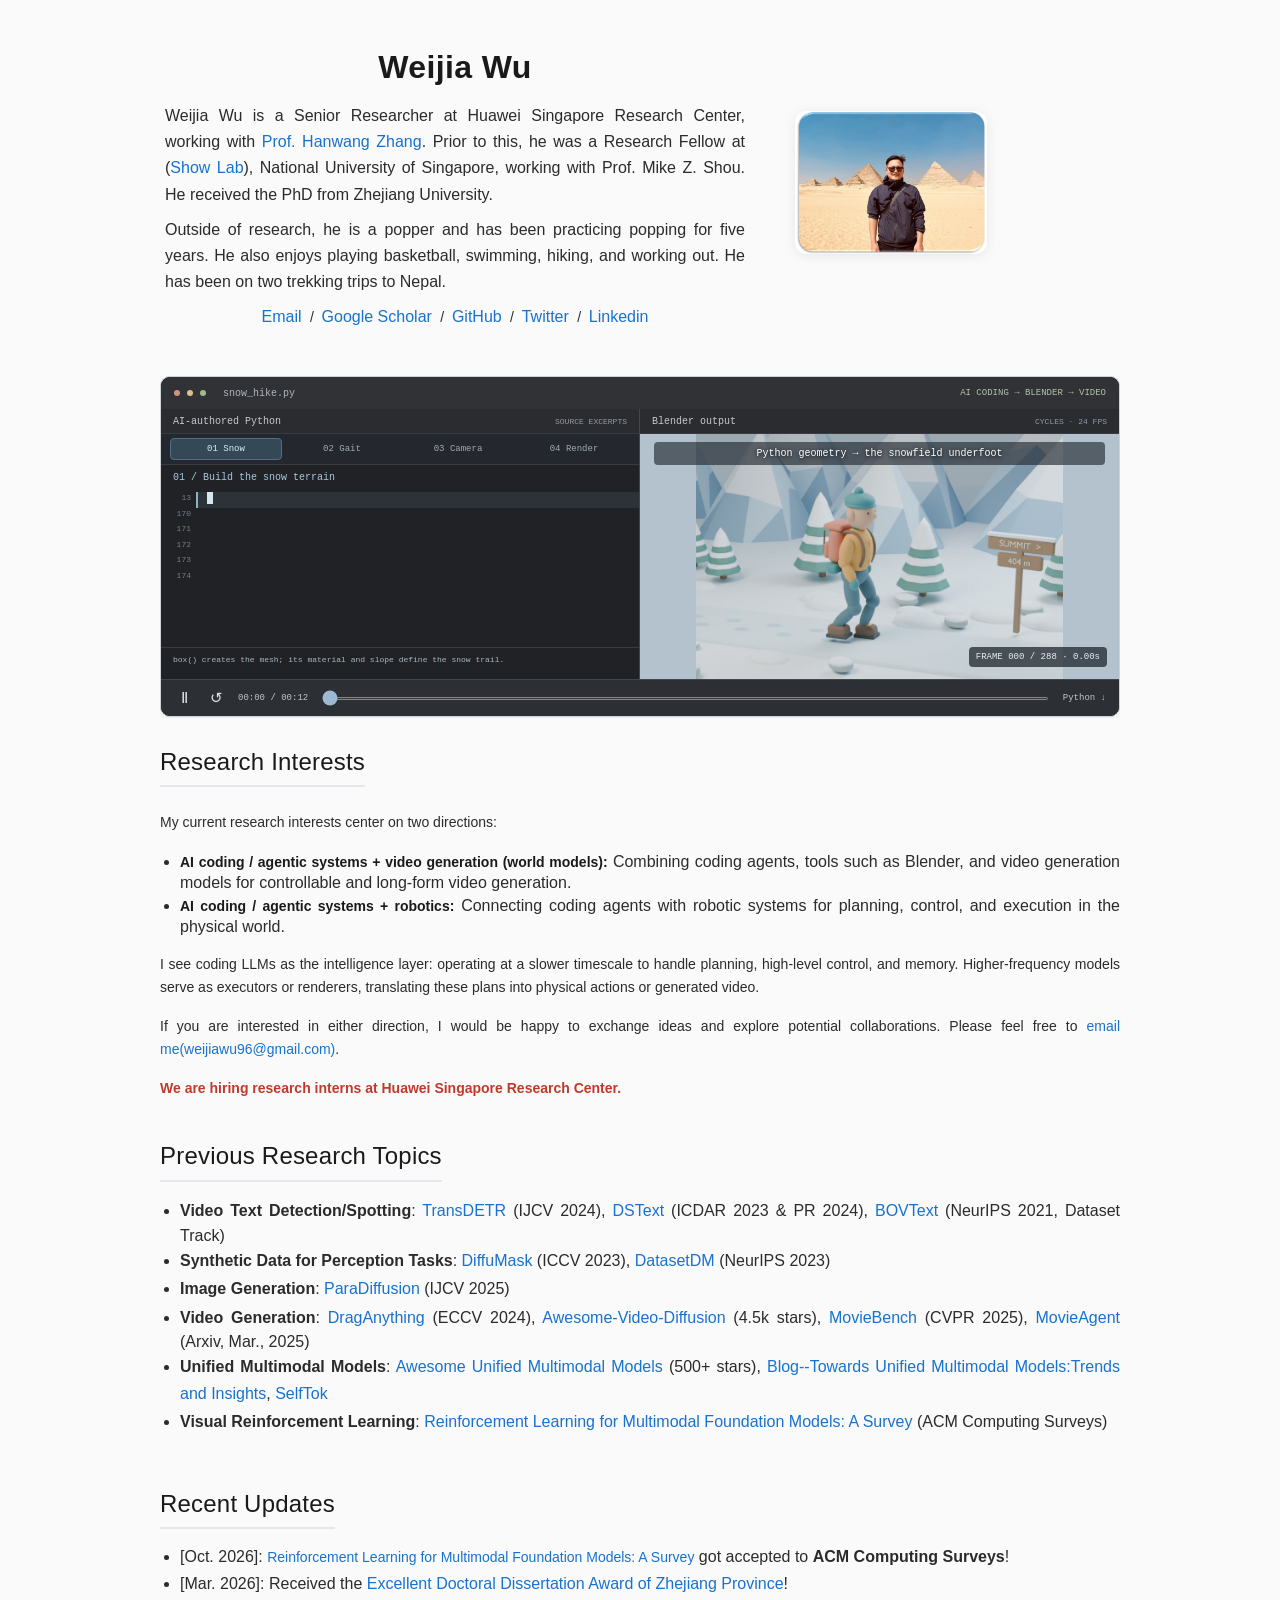
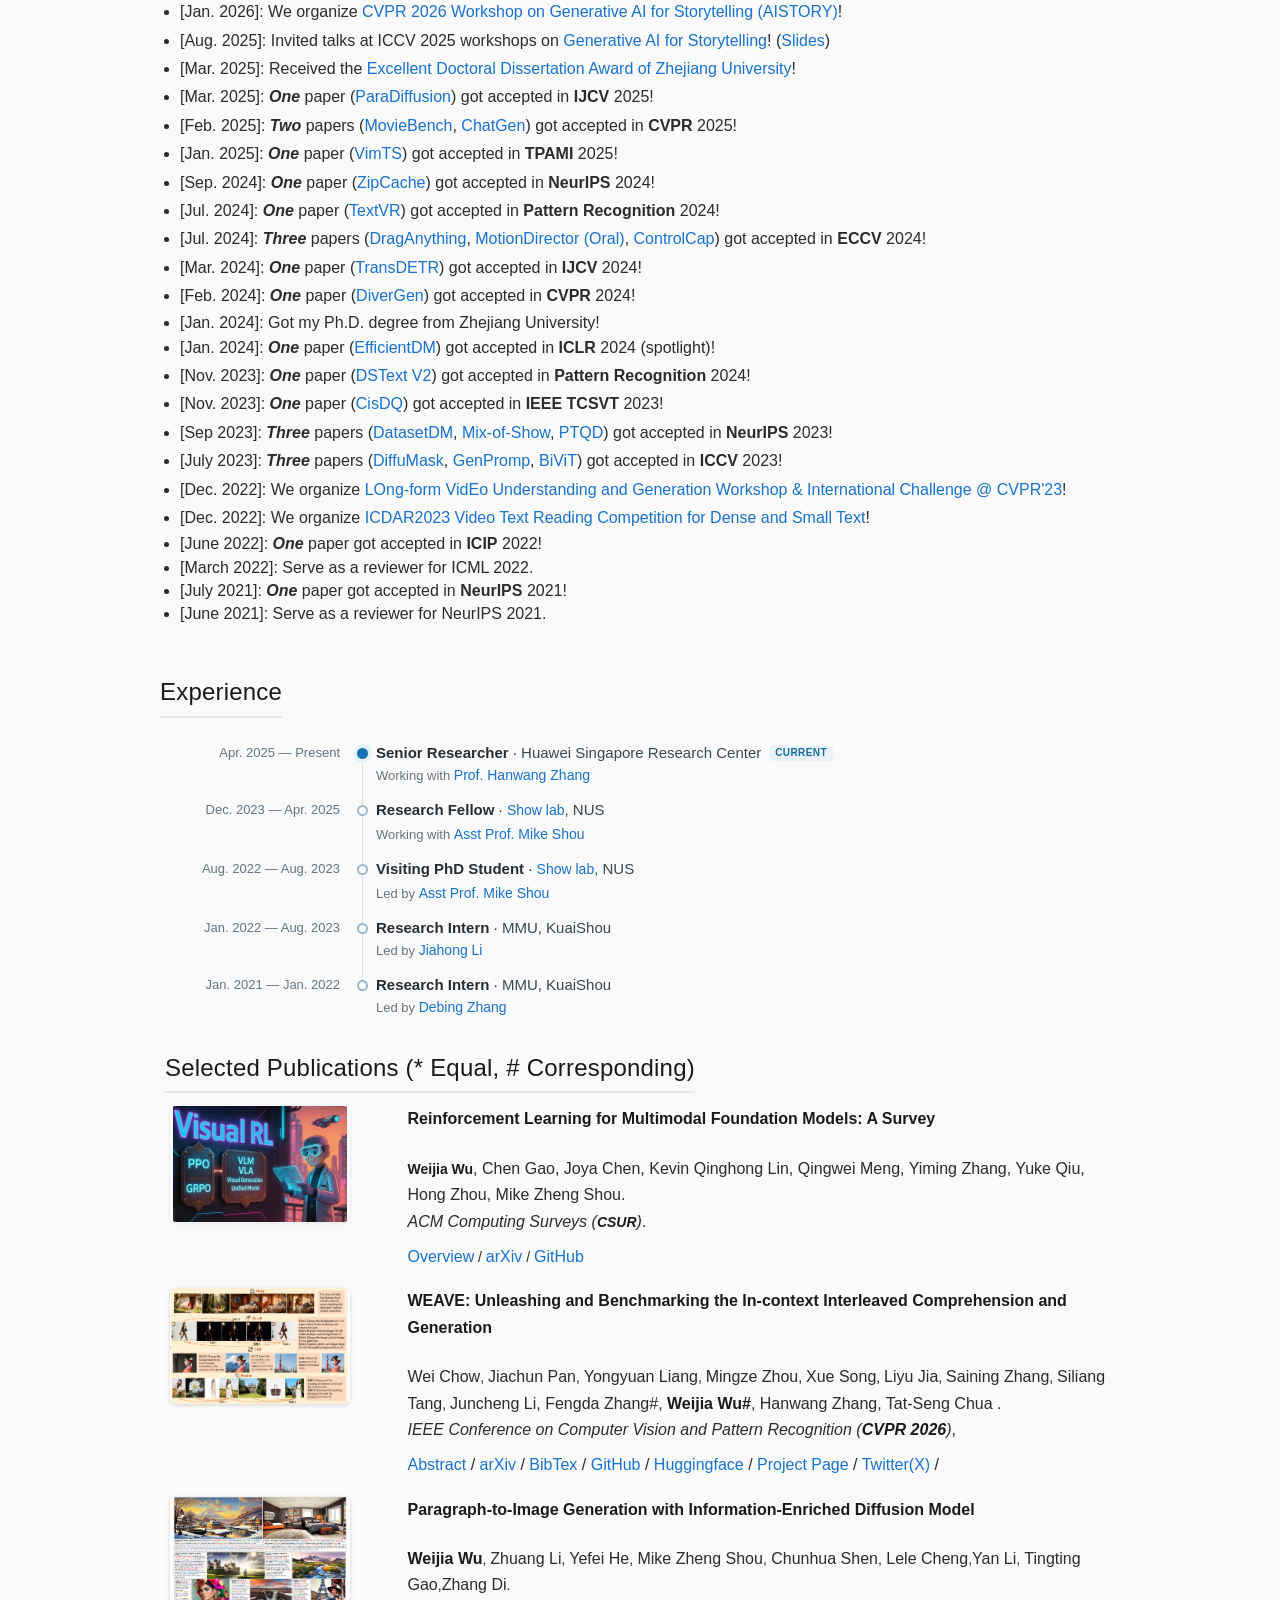
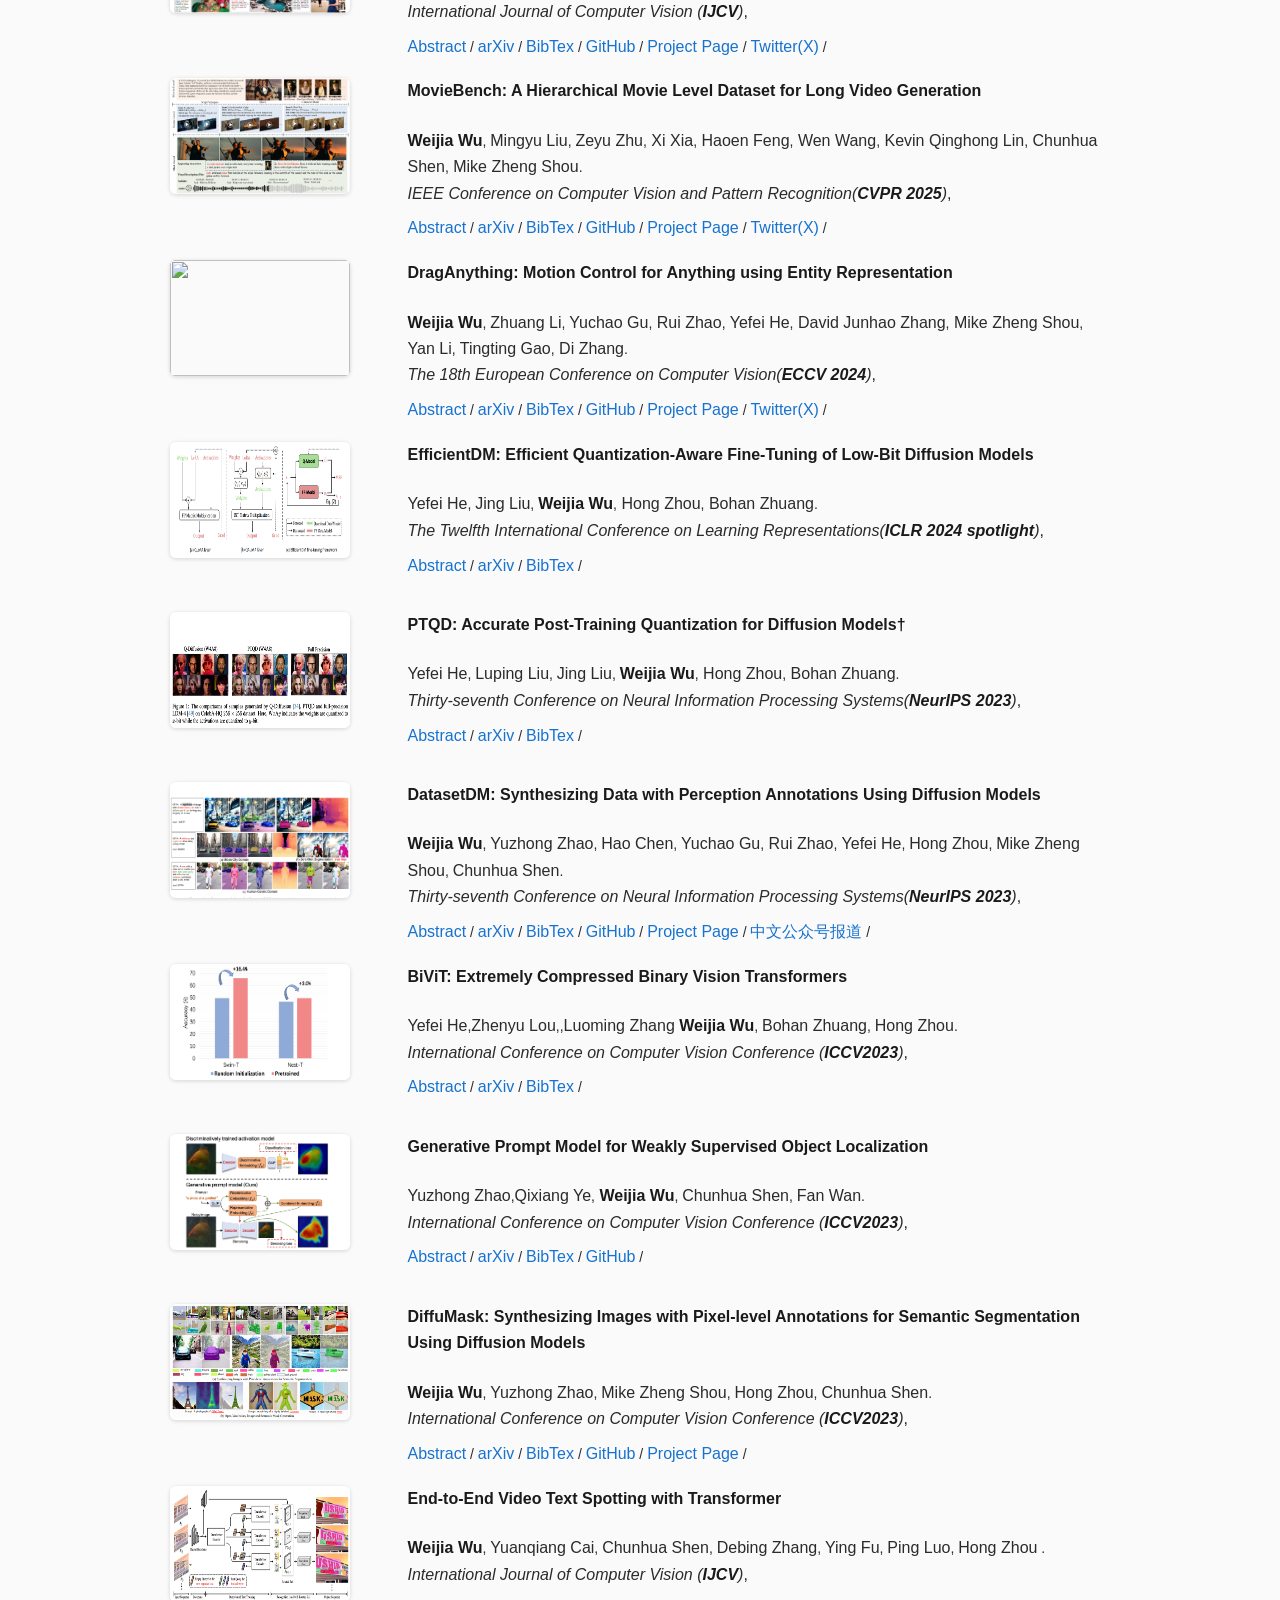
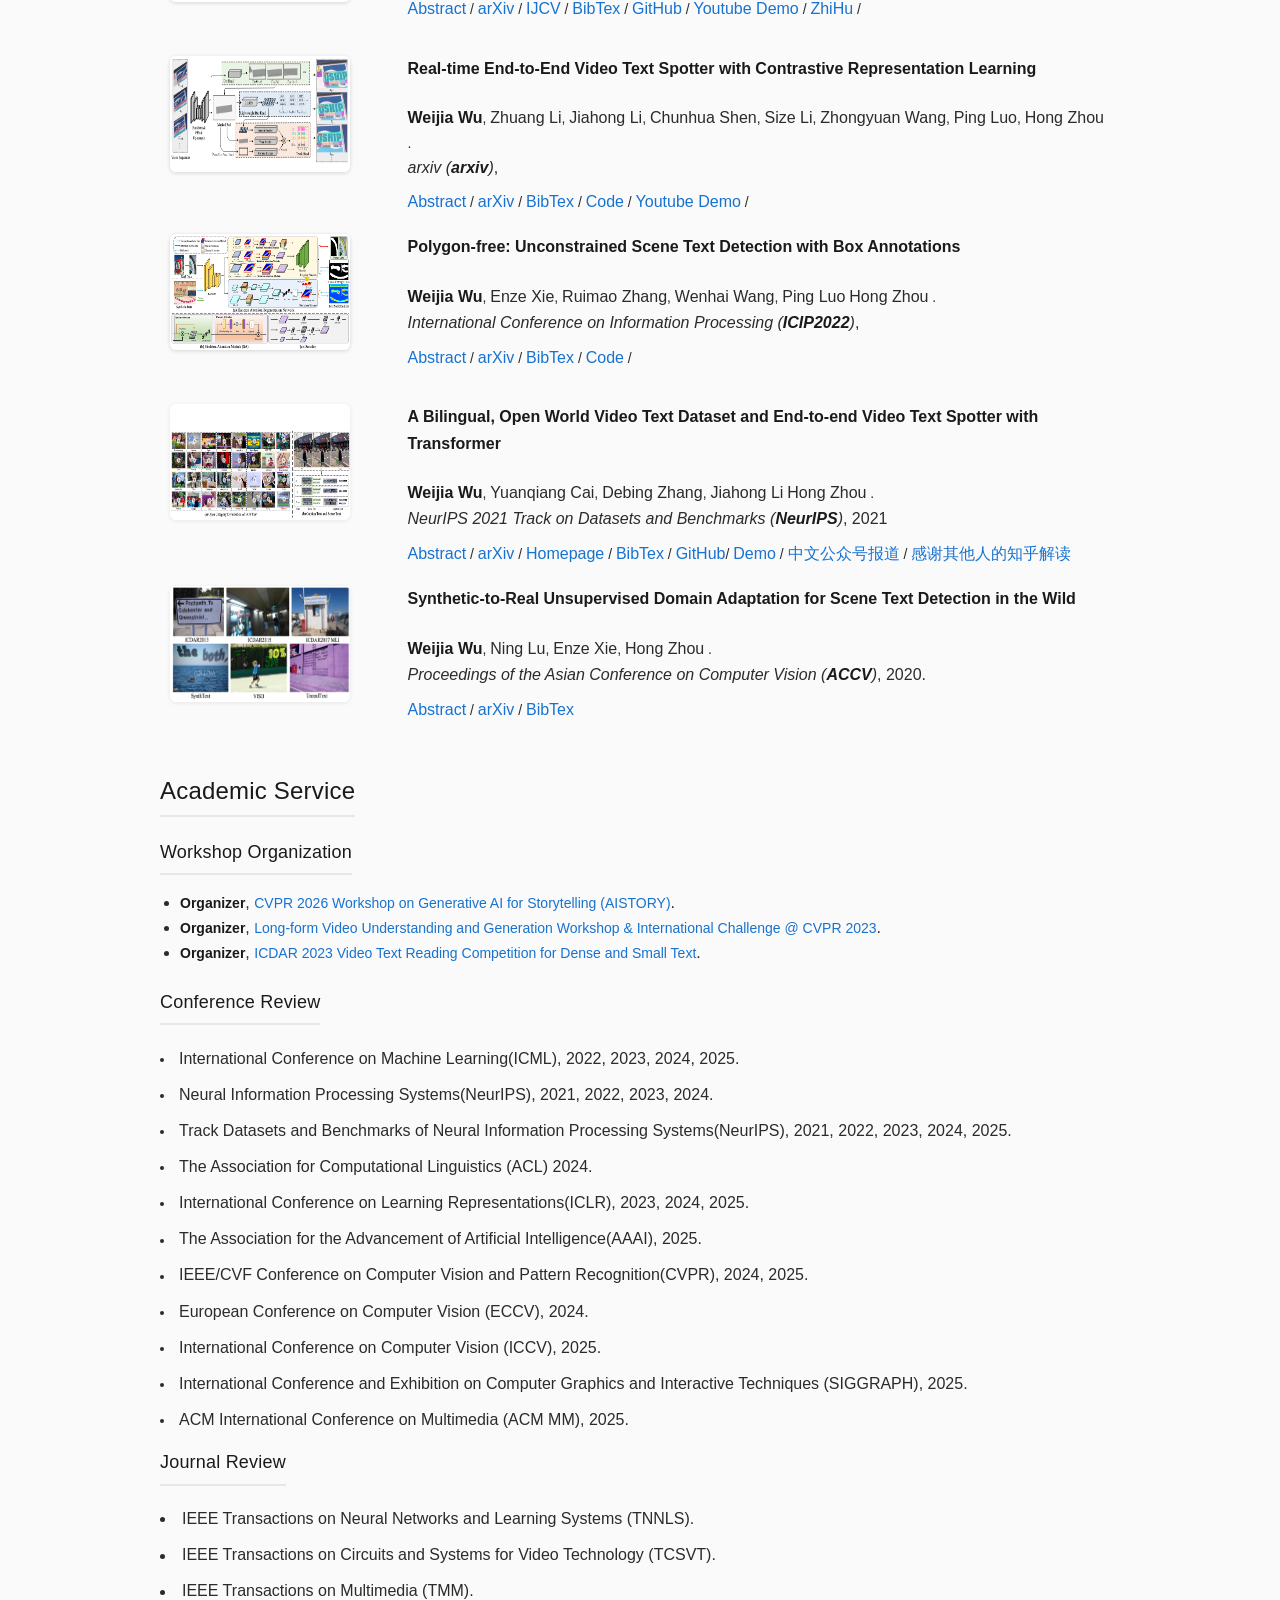
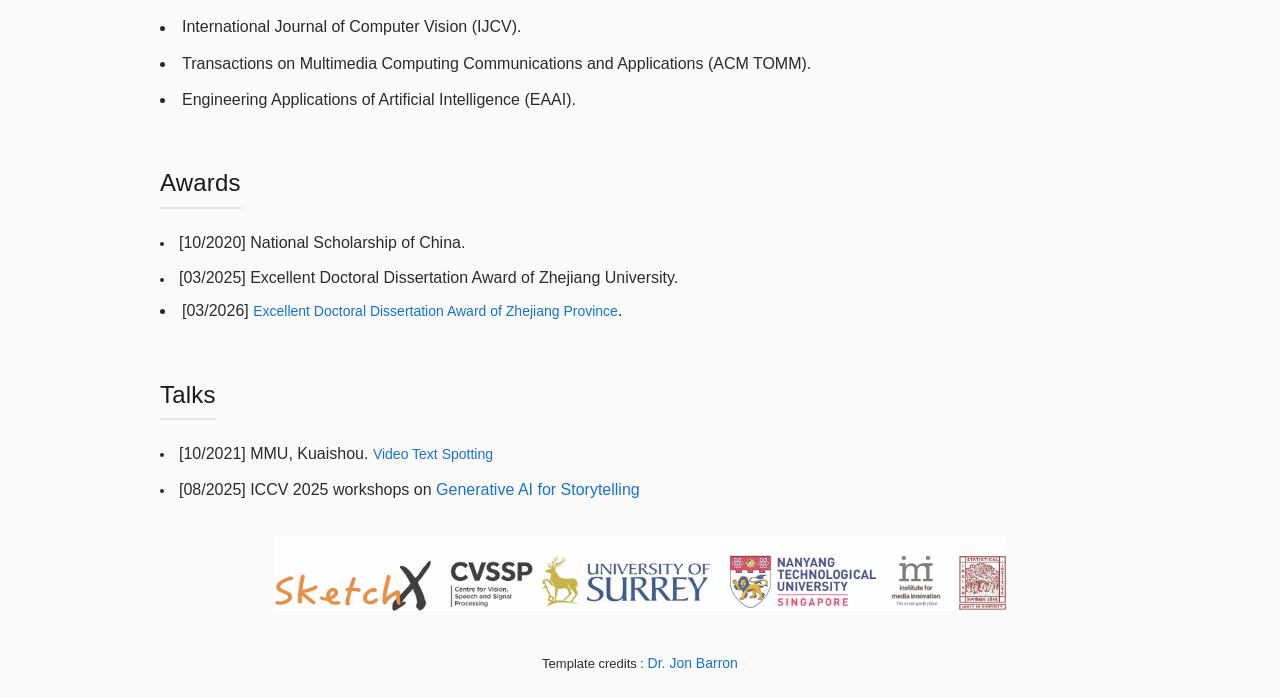
==== commit c57c40a9: "Increase profile photo size" ====
--- a/index.html
+++ b/index.html
@@ -97,7 +97,7 @@
               </td>
 
             <td style="padding:2.5%;width:40%;max-width:40%">
-              <a href="images/1743003172198.jpg"><img style="width:50%;max-width:50%" alt="profile photo" src="images/1743003172198.jpg" class="hoverZoomLink"></a>
+              <a href="images/1743003172198.jpg"><img style="width:60%;max-width:60%" alt="profile photo" src="images/1743003172198.jpg" class="hoverZoomLink"></a>
 
             </td>
           </tr>
